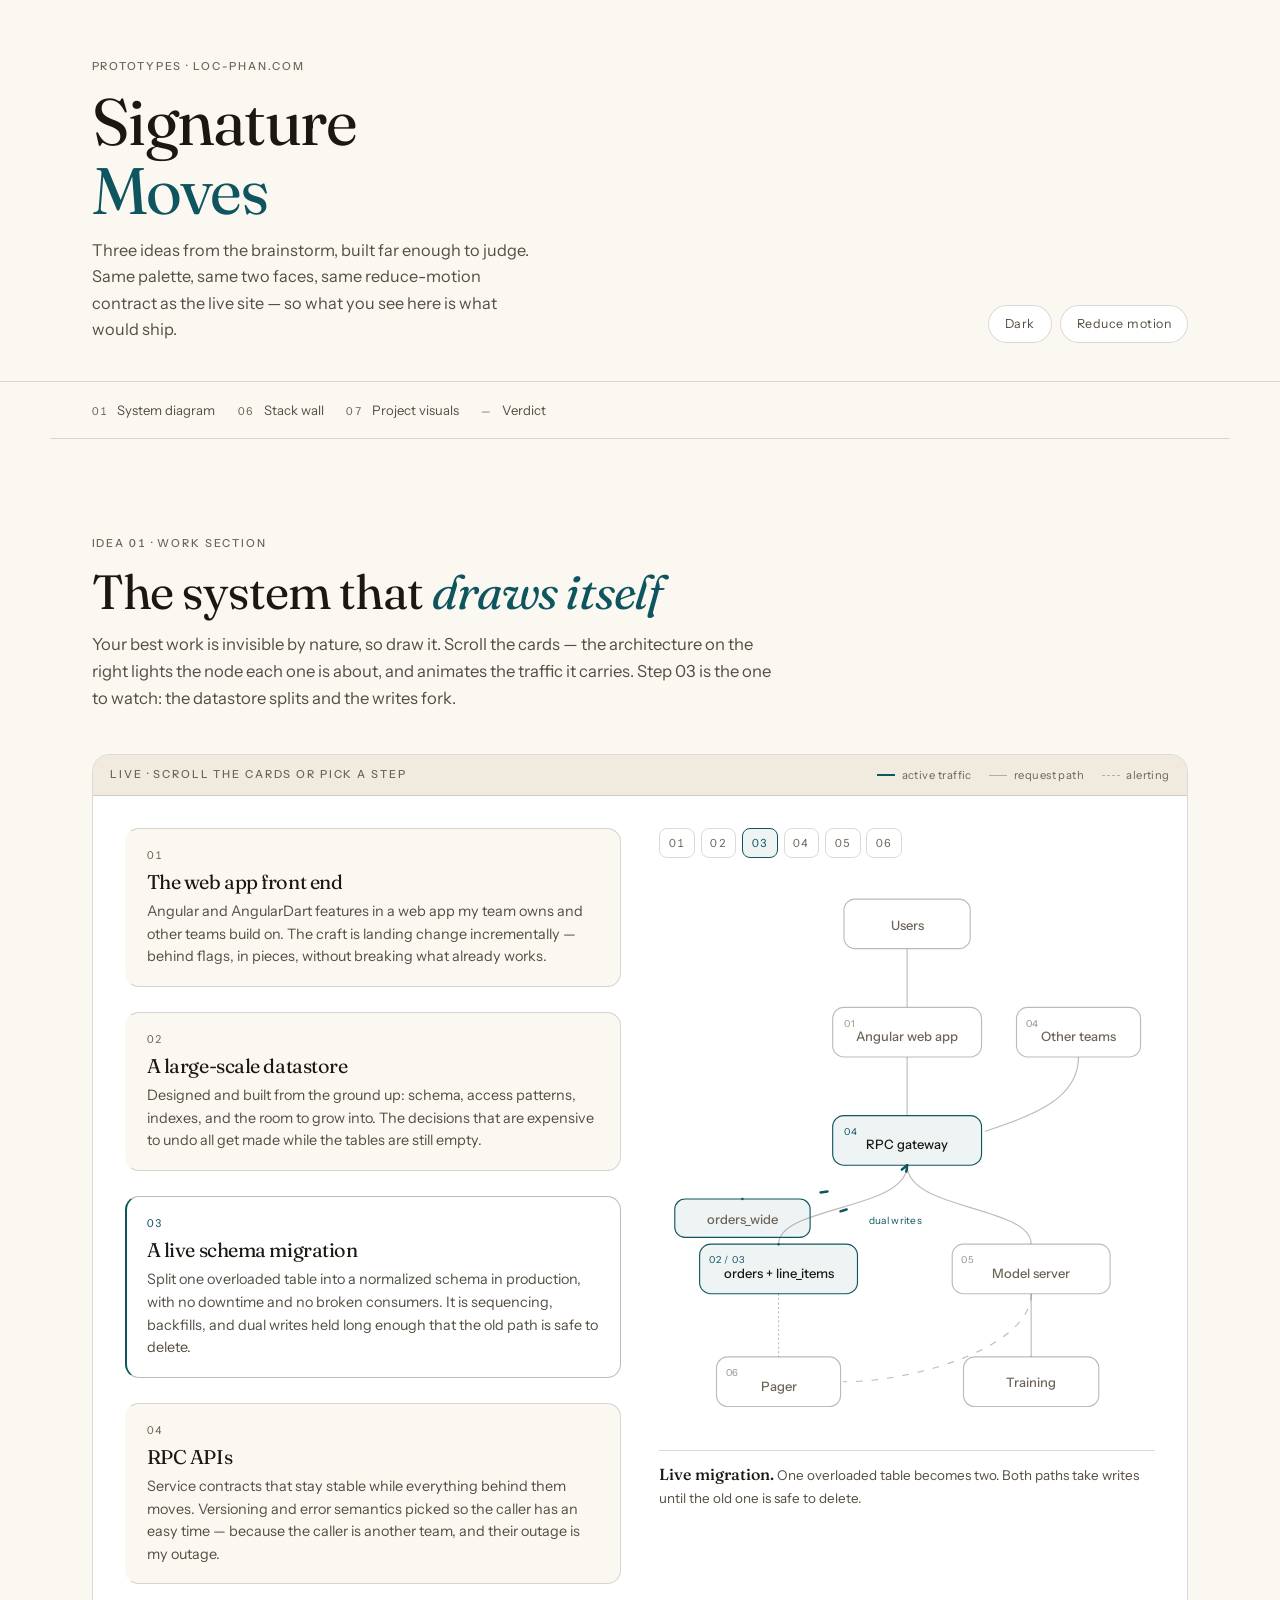
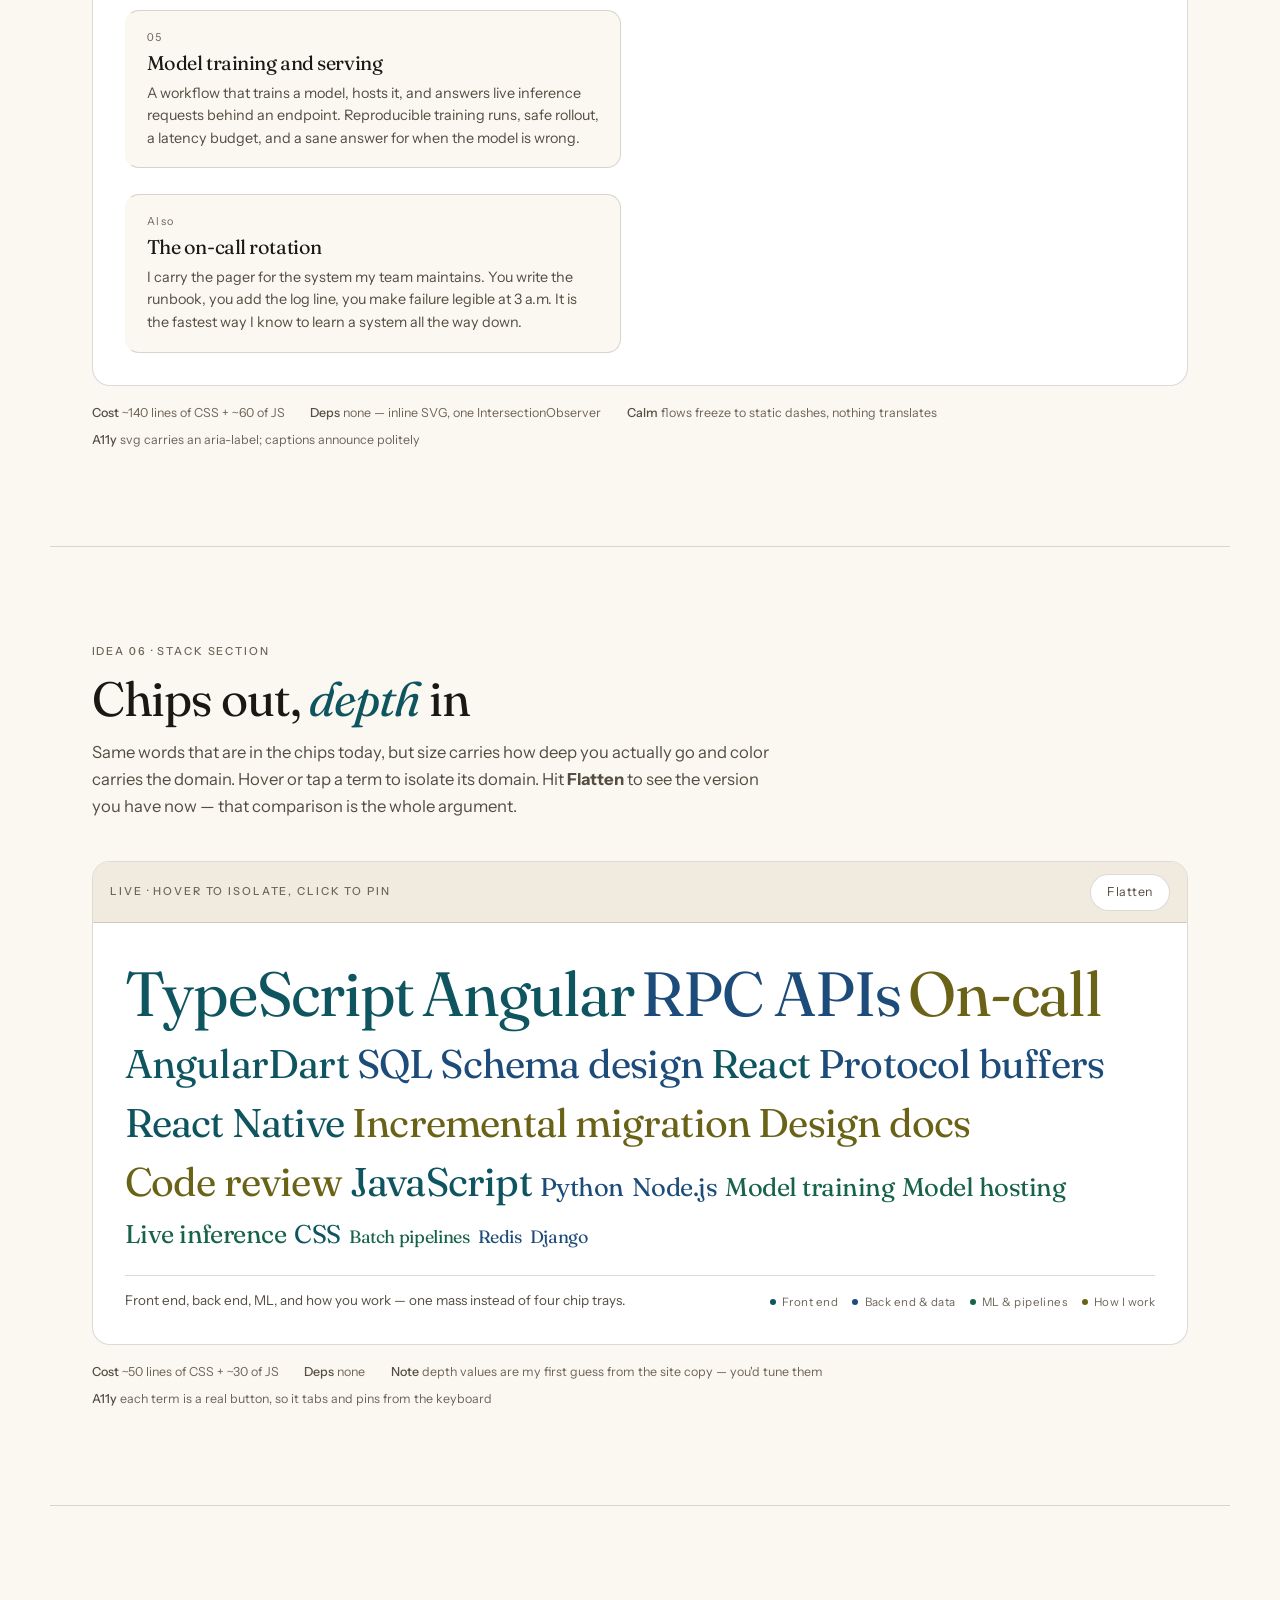
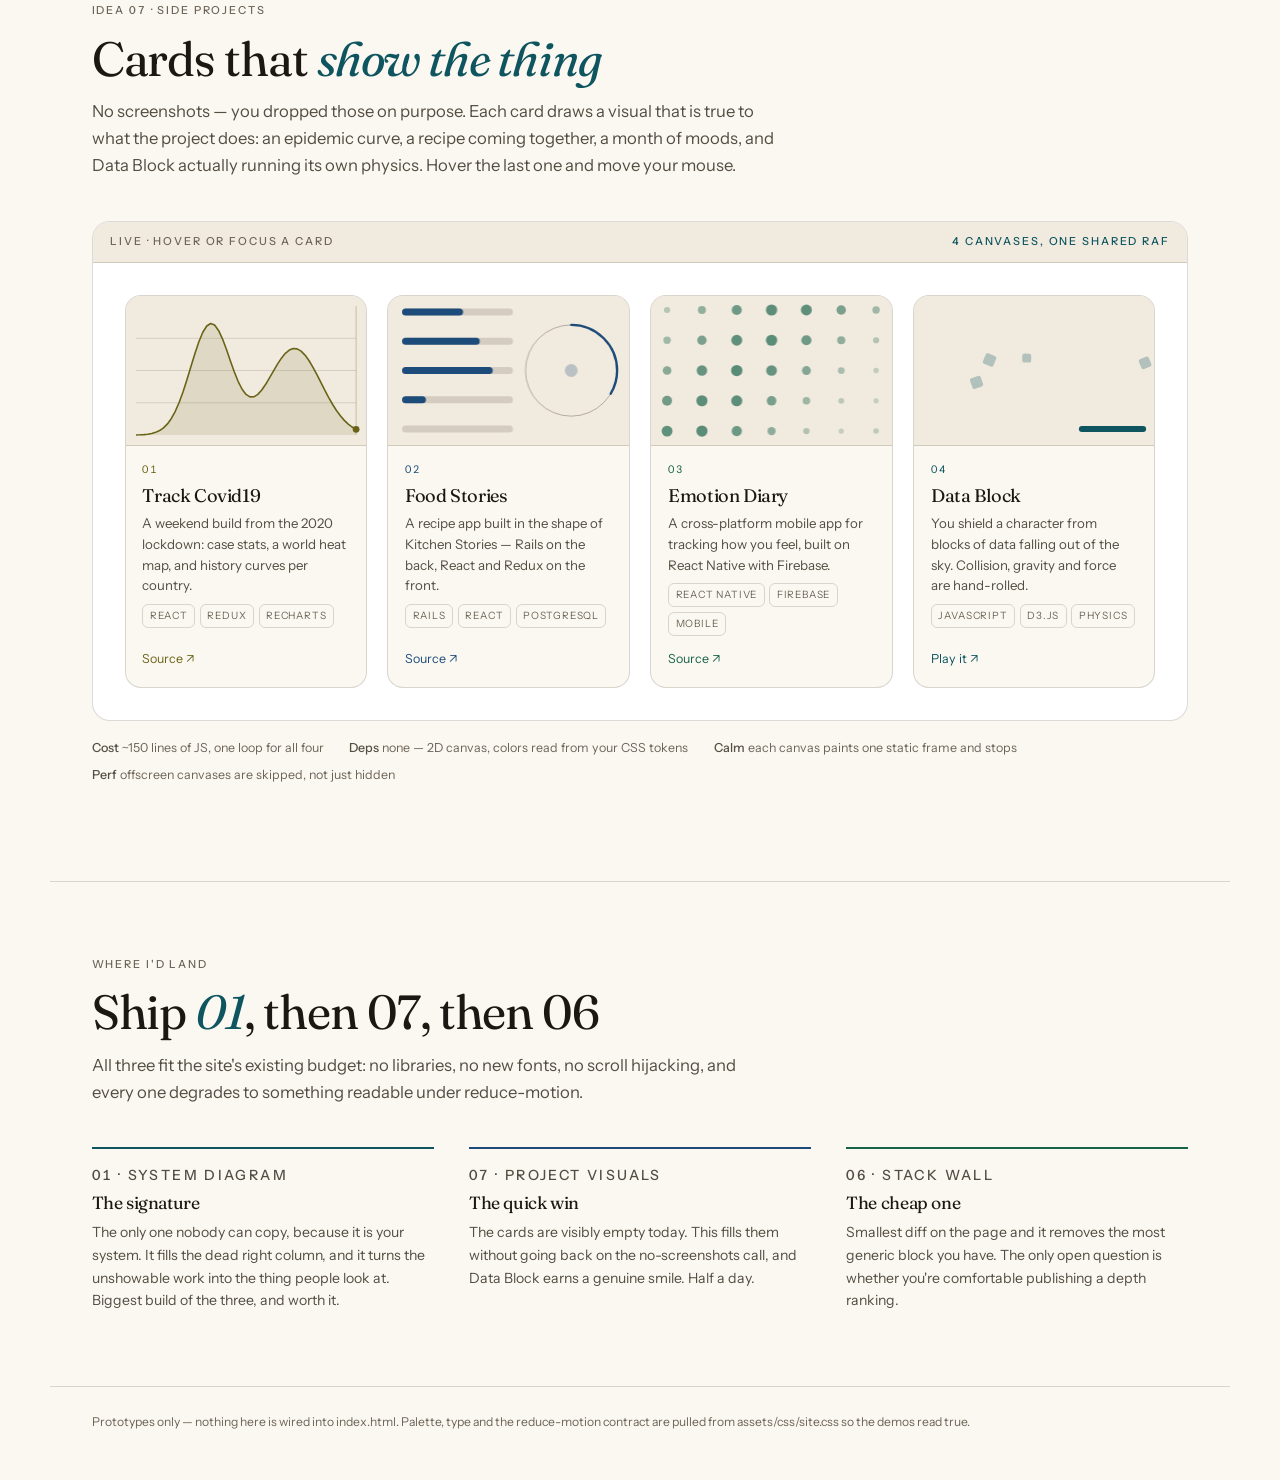
==== prototypes/signature-moves.html @ 7a56433b "Add three design prototypes for the site's visual signature Nothing here is wired into index.html — " ====
<!doctype html>
<html lang="en">
<head>
<meta charset="utf-8">
<meta name="viewport" content="width=device-width, initial-scale=1, viewport-fit=cover">
<meta name="robots" content="noindex">
<style>
  :root { color-scheme: light dark; }
  body { margin: 0; font: 14px system-ui, sans-serif; }
  img { max-width: 100%; }
  [hidden] { display: none !important; }
</style>
<title>Signature Moves</title>

<link rel="preconnect" href="https://fonts.googleapis.com">
<link rel="preconnect" href="https://fonts.gstatic.com" crossorigin>
<link rel="stylesheet" href="https://fonts.googleapis.com/css2?family=Fraunces:ital,opsz,wght,SOFT,WONK@0,9..144,300..800,0,1;1,9..144,300..800,0,1&family=Instrument+Sans:ital,wght@0,400..700;1,400..700&display=swap">

<style>
/* ═══════════════════════════════════════════════════════════════════
   Signature Moves — three prototypes for loc-phan.com
   Palette and type are lifted verbatim from assets/css/site.css so the
   demos can be judged as if they were already on the page.
   ══════════════════════════════════════════════════════════════════ */

/* ── Tokens: light is the bare :root, dark redefines only values ───── */
:root {
  --paper:  #FBF8F1;
  --raise:  #FFFFFF;
  --sink:   #F1EADE;
  --text:   #1B1813;
  --text-2: #544D42;
  --text-3: #6D6458;
  --line:   rgb(40 30 16 / .16);
  --line-2: rgb(40 30 16 / .30);
  --accent:   #0E5560;
  --accent-2: #1E4C7A;
  --accent-3: #16624A;
  --accent-4: #6A6317;
  --alert:  #A8371A;
  --wash:   rgb(14 85 96 / .07);
  --shadow: 0 26px 60px -30px rgb(60 42 20 / .34);

  --sans: "Instrument Sans", ui-sans-serif, system-ui, -apple-system, "Segoe UI", Roboto, Helvetica, Arial, sans-serif;
  --serif: "Fraunces", ui-serif, Georgia, "Times New Roman", serif;

  --shell: 1180px;
  --gut: clamp(1.1rem, 4vw, 2.6rem);
  --ease: cubic-bezier(.22, .61, .36, 1);
  --ease-out: cubic-bezier(.16, 1, .3, 1);
  color-scheme: light;
}

@media (prefers-color-scheme: dark) {
  :root:not([data-theme="light"]) {
    --paper:  #16130F;
    --raise:  #1D1915;
    --sink:   #26211B;
    --text:   #F3EDE2;
    --text-2: #B3A795;
    --text-3: #A2957F;
    --line:   rgb(255 240 214 / .12);
    --line-2: rgb(255 240 214 / .22);
    --accent:   #52C6D8;
    --accent-2: #6FA0E0;
    --accent-3: #4FCFA6;
    --accent-4: #C9C066;
    --alert:  #FF8A5C;
    --wash:   rgb(82 198 216 / .09);
    --shadow: 0 30px 70px -30px rgb(0 0 0 / .85);
    color-scheme: dark;
  }
}

:root[data-theme="dark"] {
  --paper:  #16130F;
  --raise:  #1D1915;
  --sink:   #26211B;
  --text:   #F3EDE2;
  --text-2: #B3A795;
  --text-3: #A2957F;
  --line:   rgb(255 240 214 / .12);
  --line-2: rgb(255 240 214 / .22);
  --accent:   #52C6D8;
  --accent-2: #6FA0E0;
  --accent-3: #4FCFA6;
  --accent-4: #C9C066;
  --alert:  #FF8A5C;
  --wash:   rgb(82 198 216 / .09);
  --shadow: 0 30px 70px -30px rgb(0 0 0 / .85);
  color-scheme: dark;
}

/* ── Base ──────────────────────────────────────────────────────────── */
* { box-sizing: border-box; }

body {
  margin: 0;
  background: var(--paper);
  color: var(--text);
  font-family: var(--sans);
  font-size: 1rem;
  line-height: 1.62;
  -webkit-font-smoothing: antialiased;
  overflow-x: hidden;
}

h1, h2, h3 {
  font-family: var(--serif);
  font-weight: 400;
  font-variation-settings: "SOFT" 0, "WONK" 1;
  letter-spacing: -.022em;
  line-height: 1.06;
  text-wrap: balance;
  margin: 0;
}

p { margin: 0; }
em { font-family: var(--serif); font-style: italic; }

a { color: inherit; }

:focus-visible {
  outline: 2px solid var(--accent);
  outline-offset: 3px;
  border-radius: 4px;
}

.shell {
  width: 100%;
  max-width: var(--shell);
  margin-inline: auto;
  padding-inline: var(--gut);
}

.eyebrow {
  font-size: .69rem;
  letter-spacing: .17em;
  text-transform: uppercase;
  font-weight: 500;
  color: var(--text-3);
  font-variant-numeric: tabular-nums;
}

/* ── Masthead ──────────────────────────────────────────────────────── */
.top {
  padding-block: clamp(2.2rem, 6vw, 3.6rem) clamp(1.6rem, 4vw, 2.4rem);
  border-bottom: 1px solid var(--line);
}
.top__grid {
  display: flex;
  flex-wrap: wrap;
  align-items: flex-end;
  justify-content: space-between;
  gap: 1.6rem 2rem;
}
.top__lead { max-width: 40ch; display: flex; flex-direction: column; gap: .7rem; }
.top h1 { font-size: clamp(2.5rem, 7vw, 4.1rem); }
.top h1 i { font-style: normal; color: var(--accent); }
.top__deck { color: var(--text-2); font-size: 1.02rem; max-width: 46ch; }

.tools { display: flex; gap: .5rem; align-items: center; flex-wrap: wrap; }
.tbtn {
  font: inherit;
  font-size: .78rem;
  letter-spacing: .04em;
  color: var(--text-2);
  background: var(--raise);
  border: 1px solid var(--line);
  border-radius: 999px;
  padding: .48rem 1rem;
  cursor: pointer;
  transition: color .2s var(--ease), border-color .2s var(--ease), background .2s var(--ease);
}
.tbtn:hover { color: var(--text); border-color: var(--line-2); }
.tbtn[aria-pressed="true"] { color: var(--accent); border-color: var(--accent); background: var(--wash); }

.jump {
  display: flex;
  gap: 1.4rem;
  flex-wrap: wrap;
  padding-block: 1.1rem;
  border-bottom: 1px solid var(--line);
}
.jump a {
  text-decoration: none;
  font-size: .82rem;
  color: var(--text-2);
  display: inline-flex;
  gap: .55rem;
  align-items: baseline;
  transition: color .2s var(--ease);
}
.jump a:hover { color: var(--accent); }
.jump a i { font-style: normal; font-size: .68rem; letter-spacing: .14em; color: var(--text-3); font-variant-numeric: tabular-nums; }

/* ── Bay: one prototype ────────────────────────────────────────────── */
.bay { padding-block: clamp(3.4rem, 9vw, 6rem); border-bottom: 1px solid var(--line); }
.bay__head { display: flex; flex-direction: column; gap: .85rem; max-width: 62ch; margin-bottom: clamp(1.8rem, 4vw, 2.6rem); }
.bay__head h2 { font-size: clamp(1.9rem, 4.4vw, 3rem); }
.bay__head h2 em { color: var(--accent); }
.bay__pitch { color: var(--text-2); font-size: 1.04rem; }

/* Stage — a bench, not a card: hairline frame with a working label bar */
.stage {
  border: 1px solid var(--line);
  border-radius: 18px;
  background: var(--raise);
  overflow: hidden;
}
.stage__bar {
  display: flex;
  align-items: center;
  justify-content: space-between;
  gap: 1rem;
  flex-wrap: wrap;
  padding: .7rem 1.1rem;
  border-bottom: 1px solid var(--line);
  background: var(--sink);
}
.stage__body { padding: clamp(1.1rem, 3vw, 2rem); }

.cost {
  display: flex;
  flex-wrap: wrap;
  gap: .4rem 1.6rem;
  margin-top: 1.1rem;
  font-size: .78rem;
  color: var(--text-3);
}
.cost b { font-weight: 500; color: var(--text-2); }

/* ═══ 01 · System diagram ══════════════════════════════════════════ */
.sys { display: grid; grid-template-columns: 1fr 1fr; gap: clamp(1.4rem, 3vw, 2.6rem); align-items: start; }

.sys__cards { display: flex; flex-direction: column; gap: clamp(1rem, 2.4vw, 1.6rem); }

.wcard {
  border: 1px solid var(--line);
  border-left: 2px solid transparent;
  border-radius: 14px;
  padding: 1.1rem 1.25rem;
  background: var(--paper);
  transition: border-color .45s var(--ease), background .45s var(--ease), transform .45s var(--ease-out);
}
.wcard.is-live { border-color: var(--line-2); border-left-color: var(--accent); background: var(--raise); }
.wcard.is-live.is-alert { border-left-color: var(--alert); }
.wcard__idx {
  font-size: .68rem; letter-spacing: .15em; color: var(--text-3);
  font-variant-numeric: tabular-nums; display: block; margin-bottom: .45rem;
}
.wcard.is-live .wcard__idx { color: var(--accent); }
.wcard.is-live.is-alert .wcard__idx { color: var(--alert); }
.wcard h3 { font-size: 1.24rem; margin-bottom: .45rem; }
.wcard p { font-size: .9rem; color: var(--text-2); line-height: 1.58; }

.sys__panel { position: sticky; top: 1.2rem; display: flex; flex-direction: column; gap: .9rem; }

.sys__figure { margin: 0; }
.sys__svg { display: block; width: 100%; max-width: 100%; height: auto; color: var(--text-2); }

.sys__steps { display: flex; gap: .35rem; flex-wrap: wrap; }
.sys__steps button {
  font: inherit; font-size: .7rem; letter-spacing: .1em; font-variant-numeric: tabular-nums;
  color: var(--text-3); background: transparent;
  border: 1px solid var(--line); border-radius: 8px;
  padding: .3rem .55rem; cursor: pointer;
  transition: all .2s var(--ease);
}
.sys__steps button:hover { color: var(--text); border-color: var(--line-2); }
.sys__steps button[aria-current="true"] { color: var(--accent); border-color: var(--accent); background: var(--wash); }

.sys__cap {
  font-size: .84rem; color: var(--text-2); min-height: 2.9em;
  border-top: 1px solid var(--line); padding-top: .7rem;
}
.sys__cap b { font-weight: 500; color: var(--text); font-family: var(--serif); font-size: 1rem; }

/* Diagram parts. Everything rests visible and quiet; active lights up. */
.n-box { fill: var(--raise); stroke: var(--line-2); stroke-width: 1; transition: stroke .4s var(--ease), fill .4s var(--ease); }
.n-label { fill: var(--text-3); font-family: var(--sans); font-size: 11.5px; font-weight: 500; transition: fill .4s var(--ease); }
.n-tag { fill: var(--text-3); font-family: var(--sans); font-size: 8.5px; letter-spacing: .1em; opacity: .7; transition: fill .4s var(--ease), opacity .4s var(--ease); }

.node.on .n-box { stroke: var(--accent); fill: var(--wash); }
.node.on .n-label { fill: var(--text); }
.node.on .n-tag { fill: var(--accent); opacity: 1; }
.node.alert .n-box { stroke: var(--alert); }
.node.alert .n-tag { fill: var(--alert); }

.edge-base { fill: none; stroke: var(--line-2); stroke-width: 1; }
.edge-base.dash { stroke-dasharray: 3 4; }
.flow { fill: none; stroke: var(--accent); stroke-width: 2.2; stroke-linecap: round; stroke-dasharray: 4 46; stroke-dashoffset: 50; opacity: 0; transition: opacity .35s var(--ease); }
.edge.on .flow { opacity: 1; animation: flow 2s linear infinite; }
.edge.alert .flow { stroke: var(--alert); }
@keyframes flow { from { stroke-dashoffset: 50; } to { stroke-dashoffset: 0; } }

.e-label { fill: var(--text-3); font-family: var(--sans); font-size: 9px; letter-spacing: .03em; opacity: 0; transition: opacity .35s var(--ease); }
.edge.on .e-label { opacity: 1; fill: var(--accent); }
.edge.alert.on .e-label { fill: var(--alert); }

/* Migration: the store splits into two plates for step 03 only */
#plateOld { opacity: 0; transition: opacity .5s var(--ease); }
.sys.mig #plateOld { opacity: 1; }
.sys.mig #plateOld .n-box { stroke: var(--accent); fill: var(--wash); }
.sys.mig.retired #plateOld { opacity: .42; }
.sys.mig.retired #plateOld .n-box { stroke-dasharray: 4 3; stroke: var(--line-2); fill: none; }
#retireNote { opacity: 0; transition: opacity .5s var(--ease); fill: var(--text-3); font-family: var(--sans); font-size: 8.5px; letter-spacing: .04em; }
.sys.mig.retired #retireNote { opacity: 1; }
#storeLabel tspan.alt { display: none; }
.sys.mig #storeLabel tspan.base { display: none; }
.sys.mig #storeLabel tspan.alt { display: inline; }

.pulse { fill: none; stroke: var(--alert); stroke-width: 1.2; opacity: 0; }
.node.alert .pulse { animation: ping 1.9s var(--ease-out) infinite; }
@keyframes ping {
  0%   { opacity: .55; transform: scale(.96); }
  70%  { opacity: 0;   transform: scale(1.09); }
  100% { opacity: 0;   transform: scale(1.09); }
}

.legend { display: flex; gap: 1.1rem; flex-wrap: wrap; font-size: .7rem; color: var(--text-3); letter-spacing: .04em; }
.legend span { display: inline-flex; align-items: center; gap: .4rem; }
.legend i { width: 18px; height: 0; border-top: 1px solid var(--line-2); display: inline-block; }
.legend i.dash { border-top-style: dashed; }
.legend i.live { border-top: 2px solid var(--accent); }

/* ═══ 06 · Stack wall ══════════════════════════════════════════════ */
.wall {
  display: flex; flex-wrap: wrap;
  align-items: baseline;
  /* Row gap resolves against the container, not the huge child type, so it
     has to be stated in absolute terms or the rows collide. */
  gap: clamp(.5rem, 1.7vw, 1.15rem) .5rem;
  padding-block: .4rem;
}
.wall button {
  font-family: var(--serif);
  font-variation-settings: "SOFT" 0, "WONK" 1;
  font-weight: 400;
  letter-spacing: -.02em;
  line-height: 1.02;
  background: none; border: 0; padding: 0;
  cursor: pointer;
  color: var(--tone, var(--text));
  transition: opacity .32s var(--ease), color .32s var(--ease), transform .32s var(--ease-out);
}
.wall button[data-dom="A"] { --tone: var(--accent); }
.wall button[data-dom="B"] { --tone: var(--accent-2); }
.wall button[data-dom="C"] { --tone: var(--accent-3); }
.wall button[data-dom="D"] { --tone: var(--accent-4); }

.wall button[data-d="5"] { font-size: clamp(2rem, 5.4vw, 3.9rem); }
.wall button[data-d="4"] { font-size: clamp(1.4rem, 3.5vw, 2.5rem); }
.wall button[data-d="3"] { font-size: clamp(1.05rem, 2.2vw, 1.6rem); }
.wall button[data-d="2"] { font-size: clamp(.92rem, 1.5vw, 1.12rem); }
.wall button[data-d="1"] { font-size: .82rem; }

.wall.flat button { font-size: 1.18rem !important; }

.wall.picking button { opacity: .16; }
.wall.picking button.lit { opacity: 1; }
.wall.picking button.self { transform: translateY(-2px); }

.wallfoot {
  display: flex; justify-content: space-between; align-items: baseline;
  gap: 1rem 2rem; flex-wrap: wrap;
  margin-top: 1.3rem; padding-top: .9rem; border-top: 1px solid var(--line);
}
.readout { font-size: .84rem; color: var(--text-2); min-height: 1.6em; }
.readout b { font-weight: 500; color: var(--text); }
.readout .dot { display: inline-block; width: .5em; height: .5em; border-radius: 50%; background: var(--tone, var(--accent)); margin-right: .45em; vertical-align: baseline; }
.keyrow { display: flex; gap: .9rem; flex-wrap: wrap; font-size: .72rem; color: var(--text-3); letter-spacing: .04em; }
.keyrow span { display: inline-flex; align-items: center; gap: .38rem; }
.keyrow em { width: .52em; height: .52em; border-radius: 50%; display: inline-block; font-style: normal; }

/* ═══ 07 · Project card visuals ════════════════════════════════════ */
.decks { display: grid; grid-template-columns: repeat(4, 1fr); gap: clamp(.9rem, 2vw, 1.3rem); }

.deck {
  display: flex; flex-direction: column;
  border: 1px solid var(--line);
  border-radius: 16px;
  background: var(--paper);
  overflow: hidden;
  text-decoration: none;
  transition: border-color .35s var(--ease), transform .45s var(--ease-out), box-shadow .45s var(--ease);
}
.deck:hover, .deck:focus-visible { border-color: var(--line-2); transform: translateY(-3px); box-shadow: var(--shadow); }

.deck__media {
  position: relative;
  aspect-ratio: 16 / 10;
  max-width: 100%;
  background: var(--sink);
  border-bottom: 1px solid var(--line);
}
.deck__media canvas { display: block; width: 100%; height: 100%; }

.deck__body { padding: .95rem 1.05rem 1.1rem; display: flex; flex-direction: column; gap: .5rem; flex: 1; }
.deck__idx { font-size: .66rem; letter-spacing: .15em; color: var(--tone, var(--accent)); font-variant-numeric: tabular-nums; }
.deck h3 { font-size: 1.14rem; }
.deck p { font-size: .83rem; color: var(--text-2); line-height: 1.55; }
.deck__tags { display: flex; flex-wrap: wrap; gap: .3rem; list-style: none; padding: 0; margin: 0; }
.deck__tags li {
  font-size: .63rem; letter-spacing: .08em; text-transform: uppercase;
  color: var(--text-3); border: 1px solid var(--line); border-radius: 6px; padding: .18rem .4rem;
}
.deck__cta { margin-top: auto; padding-top: .3rem; font-size: .78rem; color: var(--tone, var(--accent)); display: inline-flex; align-items: center; gap: .3rem; }

.deck[data-tone="1"] { --tone: var(--accent-4); }
.deck[data-tone="2"] { --tone: var(--accent-2); }
.deck[data-tone="3"] { --tone: var(--accent-3); }
.deck[data-tone="4"] { --tone: var(--accent); }

/* ── Verdict ───────────────────────────────────────────────────────── */
.verdict { padding-block: clamp(3rem, 7vw, 4.6rem); }
.verdict__grid { display: grid; grid-template-columns: repeat(3, 1fr); gap: clamp(1.2rem, 3vw, 2.2rem); margin-top: 1.8rem; }
.vcell { display: flex; flex-direction: column; gap: .5rem; padding-top: .9rem; border-top: 2px solid var(--accent); }
.vcell:nth-child(2) { border-top-color: var(--accent-2); }
.vcell:nth-child(3) { border-top-color: var(--accent-3); }
.vcell h3 { font-size: 1.1rem; }
.vcell p { font-size: .88rem; color: var(--text-2); }
.foot { padding-block: 1.6rem 3rem; font-size: .76rem; color: var(--text-3); border-top: 1px solid var(--line); }

/* ── Responsive ────────────────────────────────────────────────────── */
@media (max-width: 900px) {
  .sys { grid-template-columns: 1fr; }
  .sys__panel { position: static; order: -1; }
  .decks { grid-template-columns: repeat(2, 1fr); }
  .verdict__grid { grid-template-columns: 1fr; }
}
@media (max-width: 560px) {
  .decks { grid-template-columns: 1fr; }
  .top__grid { align-items: flex-start; }
}

/* ── Calm: the site's own reduce-motion contract ───────────────────── */
html.calm .edge.on .flow { animation: none; stroke-dasharray: 3 5; stroke-dashoffset: 0; }
html.calm .node.alert .pulse { animation: none; opacity: .4; }
html.calm .deck:hover, html.calm .deck:focus-visible { transform: none; }
html.calm .wall.picking button.self { transform: none; }
html.calm * { scroll-behavior: auto; }

@media (prefers-reduced-motion: reduce) {
  * { animation-duration: .01ms !important; animation-iteration-count: 1 !important; transition-duration: .01ms !important; }
  html:not(.motion) .edge.on .flow { stroke-dasharray: 3 5; stroke-dashoffset: 0; opacity: 1; }
}
</style>

</head>
<body>
<header class="top">
  <div class="shell top__grid">
    <div class="top__lead">
      <p class="eyebrow">Prototypes · loc-phan.com</p>
      <h1>Signature <i>Moves</i></h1>
      <p class="top__deck">Three ideas from the brainstorm, built far enough to judge. Same palette, same two faces, same reduce-motion contract as the live site — so what you see here is what would ship.</p>
    </div>
    <div class="tools">
      <button class="tbtn" id="themeBtn" type="button" aria-pressed="false">Dark</button>
      <button class="tbtn" id="calmBtn" type="button" aria-pressed="false">Reduce motion</button>
    </div>
  </div>
</header>

<nav class="shell jump" aria-label="Prototypes">
  <a href="#p1"><i>01</i> System diagram</a>
  <a href="#p6"><i>06</i> Stack wall</a>
  <a href="#p7"><i>07</i> Project visuals</a>
  <a href="#verdict"><i>—</i> Verdict</a>
</nav>

<main>

<!-- ═══ Prototype 01 ═══════════════════════════════════════════════ -->
<section class="bay shell" id="p1">
  <div class="bay__head">
    <p class="eyebrow">Idea 01 · Work section</p>
    <h2>The system that <em>draws itself</em></h2>
    <p class="bay__pitch">Your best work is invisible by nature, so draw it. Scroll the cards — the architecture on the right lights the node each one is about, and animates the traffic it carries. Step 03 is the one to watch: the datastore splits and the writes fork.</p>
  </div>

  <div class="stage">
    <div class="stage__bar">
      <p class="eyebrow">Live · scroll the cards or pick a step</p>
      <div class="legend" aria-hidden="true">
        <span><i class="live"></i> active traffic</span>
        <span><i></i> request path</span>
        <span><i class="dash"></i> alerting</span>
      </div>
    </div>
    <div class="stage__body">
      <div class="sys" id="sys">

        <div class="sys__cards" id="wcards">
          <article class="wcard" data-step="1">
            <span class="wcard__idx">01</span>
            <h3>The web app front end</h3>
            <p>Angular and AngularDart features in a web app my team owns and other teams build on. The craft is landing change incrementally — behind flags, in pieces, without breaking what already works.</p>
          </article>
          <article class="wcard" data-step="2">
            <span class="wcard__idx">02</span>
            <h3>A large-scale datastore</h3>
            <p>Designed and built from the ground up: schema, access patterns, indexes, and the room to grow into. The decisions that are expensive to undo all get made while the tables are still empty.</p>
          </article>
          <article class="wcard" data-step="3">
            <span class="wcard__idx">03</span>
            <h3>A live schema migration</h3>
            <p>Split one overloaded table into a normalized schema in production, with no downtime and no broken consumers. It is sequencing, backfills, and dual writes held long enough that the old path is safe to delete.</p>
          </article>
          <article class="wcard" data-step="4">
            <span class="wcard__idx">04</span>
            <h3>RPC APIs</h3>
            <p>Service contracts that stay stable while everything behind them moves. Versioning and error semantics picked so the caller has an easy time — because the caller is another team, and their outage is my outage.</p>
          </article>
          <article class="wcard" data-step="5">
            <span class="wcard__idx">05</span>
            <h3>Model training and serving</h3>
            <p>A workflow that trains a model, hosts it, and answers live inference requests behind an endpoint. Reproducible training runs, safe rollout, a latency budget, and a sane answer for when the model is wrong.</p>
          </article>
          <article class="wcard" data-step="6" data-alert="1">
            <span class="wcard__idx">Also</span>
            <h3>The on-call rotation</h3>
            <p>I carry the pager for the system my team maintains. You write the runbook, you add the log line, you make failure legible at 3 a.m. It is the fastest way I know to learn a system all the way down.</p>
          </article>
        </div>

        <div class="sys__panel">
          <div class="sys__steps" id="steps" role="group" aria-label="Jump to a step">
            <button type="button" data-go="1">01</button>
            <button type="button" data-go="2">02</button>
            <button type="button" data-go="3">03</button>
            <button type="button" data-go="4">04</button>
            <button type="button" data-go="5">05</button>
            <button type="button" data-go="6">06</button>
          </div>

          <figure class="sys__figure">
            <svg class="sys__svg" viewBox="0 0 440 512" role="img"
                 aria-label="Architecture of the system: users reach an Angular web app, which calls an RPC gateway alongside other teams; the gateway writes to a datastore and queries a model server fed by training; the datastore and model server page an on-call engineer.">

              <!-- edges first so nodes paint over their ends -->
              <g class="edge" data-edge="users-web">
                <path class="edge-base" d="M220 68 V120" pathLength="100"/>
                <path class="flow" d="M220 68 V120" pathLength="100"/>
                <text class="e-label" x="228" y="98">requests</text>
              </g>

              <g class="edge" data-edge="peers-rpc">
                <path class="edge-base" d="M372 164 C372 202 330 216 289 230" pathLength="100"/>
                <path class="flow" d="M372 164 C372 202 330 216 289 230" pathLength="100"/>
                <text class="e-label" x="330" y="196">versioned calls</text>
              </g>

              <g class="edge" data-edge="web-rpc">
                <path class="edge-base" d="M220 164 V216" pathLength="100"/>
                <path class="flow" d="M220 164 V216" pathLength="100"/>
                <text class="e-label" x="228" y="194">RPC</text>
              </g>

              <g class="edge" data-edge="rpc-store">
                <path class="edge-base" d="M220 260 C220 300 106 296 106 330" pathLength="100"/>
                <path class="flow" d="M220 260 C220 300 106 296 106 330" pathLength="100"/>
                <text class="e-label" x="150" y="288" text-anchor="end">writes</text>
              </g>

              <g class="edge" data-edge="rpc-model">
                <path class="edge-base" d="M220 260 C220 300 330 296 330 330" pathLength="100"/>
                <path class="flow" d="M220 260 C220 300 330 296 330 330" pathLength="100"/>
                <text class="e-label" x="252" y="292">infers</text>
              </g>

              <g class="edge" data-edge="train-model">
                <path class="edge-base" d="M330 430 V374" pathLength="100"/>
                <path class="flow" d="M330 430 V374" pathLength="100"/>
                <text class="e-label" x="338" y="406">deploys</text>
              </g>

              <!-- the fork that only exists during the migration -->
              <g class="edge" data-edge="fork-old">
                <path class="flow" d="M220 260 C200 280 140 286 74 290" pathLength="100"/>
              </g>
              <g class="edge" data-edge="fork-new">
                <path class="flow" d="M220 260 C220 302 106 302 106 330" pathLength="100"/>
                <text class="e-label" x="186" y="312">dual writes</text>
              </g>

              <g class="edge" data-edge="store-pager">
                <path class="edge-base dash" d="M106 374 V430" pathLength="100"/>
                <path class="flow" d="M106 374 V430" pathLength="100"/>
                <text class="e-label" x="98" y="406" text-anchor="end">pages</text>
              </g>

              <g class="edge" data-edge="model-pager">
                <path class="edge-base dash" d="M330 374 C330 420 230 452 163 452" pathLength="100"/>
                <path class="flow" d="M330 374 C330 420 230 452 163 452" pathLength="100"/>
              </g>

              <!-- nodes -->
              <g class="node" data-node="users">
                <rect class="n-box" x="164" y="24" width="112" height="44" rx="10"/>
                <text class="n-label" x="220" y="51" text-anchor="middle">Users</text>
              </g>

              <g class="node" data-node="web">
                <rect class="n-box" x="154" y="120" width="132" height="44" rx="10"/>
                <text class="n-tag" x="164" y="137">01</text>
                <text class="n-label" x="220" y="150" text-anchor="middle">Angular web app</text>
              </g>

              <g class="node" data-node="peers">
                <rect class="n-box" x="317" y="120" width="110" height="44" rx="10"/>
                <text class="n-tag" x="325" y="137">04</text>
                <text class="n-label" x="372" y="150" text-anchor="middle">Other teams</text>
              </g>

              <g class="node" data-node="rpc">
                <rect class="n-box" x="154" y="216" width="132" height="44" rx="10"/>
                <text class="n-tag" x="164" y="233">04</text>
                <text class="n-label" x="220" y="246" text-anchor="middle">RPC gateway</text>
              </g>

              <!-- the old plate sits behind the datastore, migration only -->
              <g class="node" id="plateOld">
                <rect class="n-box" x="14" y="290" width="120" height="34" rx="9"/>
                <text class="n-label" x="74" y="312" text-anchor="middle">orders_wide</text>
                <text id="retireNote" x="14" y="283">safe to delete</text>
              </g>

              <g class="node" data-node="store">
                <rect class="n-box" x="36" y="330" width="140" height="44" rx="10"/>
                <text class="n-tag" x="44" y="347">02 / 03</text>
                <text class="n-label" id="storeLabel" x="106" y="360" text-anchor="middle"><tspan class="base">Datastore</tspan><tspan class="alt">orders + line_items</tspan></text>
              </g>

              <g class="node" data-node="model">
                <rect class="n-box" x="260" y="330" width="140" height="44" rx="10"/>
                <text class="n-tag" x="268" y="347">05</text>
                <text class="n-label" x="330" y="360" text-anchor="middle">Model server</text>
              </g>

              <g class="node" data-node="train">
                <rect class="n-box" x="270" y="430" width="120" height="44" rx="10"/>
                <text class="n-label" x="330" y="457" text-anchor="middle">Training</text>
              </g>

              <g class="node" data-node="pager">
                <rect class="pulse" x="51" y="430" width="110" height="44" rx="10" style="transform-origin: 106px 452px;"/>
                <rect class="n-box" x="51" y="430" width="110" height="44" rx="10"/>
                <text class="n-tag" x="59" y="447">06</text>
                <text class="n-label" x="106" y="460" text-anchor="middle">Pager</text>
              </g>
            </svg>
            <figcaption class="sys__cap" id="sysCap" aria-live="polite">
              <b>Scroll the cards.</b> Each one lights the part of the system it is about.
            </figcaption>
          </figure>
        </div>

      </div>
    </div>
  </div>

  <div class="cost">
    <span><b>Cost</b> ~140 lines of CSS + ~60 of JS</span>
    <span><b>Deps</b> none — inline SVG, one IntersectionObserver</span>
    <span><b>Calm</b> flows freeze to static dashes, nothing translates</span>
    <span><b>A11y</b> svg carries an aria-label; captions announce politely</span>
  </div>
</section>

<!-- ═══ Prototype 06 ═══════════════════════════════════════════════ -->
<section class="bay shell" id="p6">
  <div class="bay__head">
    <p class="eyebrow">Idea 06 · Stack section</p>
    <h2>Chips out, <em>depth</em> in</h2>
    <p class="bay__pitch">Same words that are in the chips today, but size carries how deep you actually go and color carries the domain. Hover or tap a term to isolate its domain. Hit <b>Flatten</b> to see the version you have now — that comparison is the whole argument.</p>
  </div>

  <div class="stage">
    <div class="stage__bar">
      <p class="eyebrow">Live · hover to isolate, click to pin</p>
      <div class="tools">
        <button class="tbtn" id="flatBtn" type="button" aria-pressed="false">Flatten</button>
      </div>
    </div>
    <div class="stage__body">
      <div class="wall" id="wall"></div>
      <div class="wallfoot">
        <p class="readout" id="readout">Front end, back end, ML, and how you work — one mass instead of four chip trays.</p>
        <div class="keyrow" aria-hidden="true">
          <span><em style="background: var(--accent)"></em> Front end</span>
          <span><em style="background: var(--accent-2)"></em> Back end &amp; data</span>
          <span><em style="background: var(--accent-3)"></em> ML &amp; pipelines</span>
          <span><em style="background: var(--accent-4)"></em> How I work</span>
        </div>
      </div>
    </div>
  </div>

  <div class="cost">
    <span><b>Cost</b> ~50 lines of CSS + ~30 of JS</span>
    <span><b>Deps</b> none</span>
    <span><b>Note</b> depth values are my first guess from the site copy — you'd tune them</span>
    <span><b>A11y</b> each term is a real button, so it tabs and pins from the keyboard</span>
  </div>
</section>

<!-- ═══ Prototype 07 ═══════════════════════════════════════════════ -->
<section class="bay shell" id="p7">
  <div class="bay__head">
    <p class="eyebrow">Idea 07 · Side projects</p>
    <h2>Cards that <em>show the thing</em></h2>
    <p class="bay__pitch">No screenshots — you dropped those on purpose. Each card draws a visual that is true to what the project does: an epidemic curve, a recipe coming together, a month of moods, and Data Block actually running its own physics. Hover the last one and move your mouse.</p>
  </div>

  <div class="stage">
    <div class="stage__bar">
      <p class="eyebrow">Live · hover or focus a card</p>
      <p class="eyebrow" style="color: var(--accent)">4 canvases, one shared rAF</p>
    </div>
    <div class="stage__body">
      <div class="decks">

        <a class="deck" data-tone="1" data-viz="curve" href="https://github.com/locphan2207/track-covid19" target="_blank" rel="noopener">
          <div class="deck__media"><canvas aria-hidden="true"></canvas></div>
          <div class="deck__body">
            <span class="deck__idx">01</span>
            <h3>Track Covid19</h3>
            <p>A weekend build from the 2020 lockdown: case stats, a world heat map, and history curves per country.</p>
            <ul class="deck__tags"><li>React</li><li>Redux</li><li>Recharts</li></ul>
            <span class="deck__cta">Source ↗</span>
          </div>
        </a>

        <a class="deck" data-tone="2" data-viz="recipe" href="https://github.com/locphan2207/Food-Stories" target="_blank" rel="noopener">
          <div class="deck__media"><canvas aria-hidden="true"></canvas></div>
          <div class="deck__body">
            <span class="deck__idx">02</span>
            <h3>Food Stories</h3>
            <p>A recipe app built in the shape of Kitchen Stories — Rails on the back, React and Redux on the front.</p>
            <ul class="deck__tags"><li>Rails</li><li>React</li><li>PostgreSQL</li></ul>
            <span class="deck__cta">Source ↗</span>
          </div>
        </a>

        <a class="deck" data-tone="3" data-viz="mood" href="https://github.com/locphan2207/Emotion-Diary" target="_blank" rel="noopener">
          <div class="deck__media"><canvas aria-hidden="true"></canvas></div>
          <div class="deck__body">
            <span class="deck__idx">03</span>
            <h3>Emotion Diary</h3>
            <p>A cross-platform mobile app for tracking how you feel, built on React Native with Firebase.</p>
            <ul class="deck__tags"><li>React Native</li><li>Firebase</li><li>Mobile</li></ul>
            <span class="deck__cta">Source ↗</span>
          </div>
        </a>

        <a class="deck" data-tone="4" data-viz="blocks" href="https://locphan2207.github.io/Data-block/" target="_blank" rel="noopener">
          <div class="deck__media"><canvas aria-hidden="true"></canvas></div>
          <div class="deck__body">
            <span class="deck__idx">04</span>
            <h3>Data Block</h3>
            <p>You shield a character from blocks of data falling out of the sky. Collision, gravity and force are hand-rolled.</p>
            <ul class="deck__tags"><li>JavaScript</li><li>D3.js</li><li>Physics</li></ul>
            <span class="deck__cta">Play it ↗</span>
          </div>
        </a>

      </div>
    </div>
  </div>

  <div class="cost">
    <span><b>Cost</b> ~150 lines of JS, one loop for all four</span>
    <span><b>Deps</b> none — 2D canvas, colors read from your CSS tokens</span>
    <span><b>Calm</b> each canvas paints one static frame and stops</span>
    <span><b>Perf</b> offscreen canvases are skipped, not just hidden</span>
  </div>
</section>

<!-- ═══ Verdict ════════════════════════════════════════════════════ -->
<section class="bay verdict shell" id="verdict" style="border-bottom: 0">
  <div class="bay__head">
    <p class="eyebrow">Where I'd land</p>
    <h2>Ship <em>01</em>, then 07, then 06</h2>
    <p class="bay__pitch">All three fit the site's existing budget: no libraries, no new fonts, no scroll hijacking, and every one degrades to something readable under reduce-motion.</p>
  </div>
  <div class="verdict__grid">
    <div class="vcell">
      <p class="eyebrow">01 · System diagram</p>
      <h3>The signature</h3>
      <p>The only one nobody can copy, because it is your system. It fills the dead right column, and it turns the unshowable work into the thing people look at. Biggest build of the three, and worth it.</p>
    </div>
    <div class="vcell">
      <p class="eyebrow">07 · Project visuals</p>
      <h3>The quick win</h3>
      <p>The cards are visibly empty today. This fills them without going back on the no-screenshots call, and Data Block earns a genuine smile. Half a day.</p>
    </div>
    <div class="vcell">
      <p class="eyebrow">06 · Stack wall</p>
      <h3>The cheap one</h3>
      <p>Smallest diff on the page and it removes the most generic block you have. The only open question is whether you're comfortable publishing a depth ranking.</p>
    </div>
  </div>
</section>

</main>

<footer class="foot shell">
  <p>Prototypes only — nothing here is wired into index.html. Palette, type and the reduce-motion contract are pulled from assets/css/site.css so the demos read true.</p>
</footer>

<script>
(function () {
  'use strict';
  var root = document.documentElement;
  var $  = function (s, c) { return (c || document).querySelector(s); };
  var $$ = function (s, c) { return Array.prototype.slice.call((c || document).querySelectorAll(s)); };
  var clamp = function (v, a, b) { return Math.min(b, Math.max(a, v)); };

  /* ── Theme + calm, mirroring the live site's two toggles ────────── */
  var themeBtn = $('#themeBtn');
  var calmBtn  = $('#calmBtn');
  var prefersDark = matchMedia('(prefers-color-scheme: dark)');

  function isDark() {
    var t = root.getAttribute('data-theme');
    return t ? t === 'dark' : prefersDark.matches;
  }
  function paintThemeBtn() {
    var d = isDark();
    themeBtn.textContent = d ? 'Light' : 'Dark';
    themeBtn.setAttribute('aria-pressed', String(d));
  }
  themeBtn.addEventListener('click', function () {
    root.setAttribute('data-theme', isDark() ? 'light' : 'dark');
    paintThemeBtn();
    refreshTones();
  });
  prefersDark.addEventListener('change', function () { paintThemeBtn(); refreshTones(); });
  paintThemeBtn();

  var calm = matchMedia('(prefers-reduced-motion: reduce)').matches;
  function applyCalm() {
    root.classList.toggle('calm', calm);
    root.classList.toggle('motion', !calm);
    calmBtn.setAttribute('aria-pressed', String(calm));
  }
  calmBtn.addEventListener('click', function () { calm = !calm; applyCalm(); });
  applyCalm();

  function tok(name) {
    return getComputedStyle(root).getPropertyValue(name).trim();
  }

  /* ═══ 01 · System diagram ═══════════════════════════════════════ */
  // Each step names the nodes it lights and the edges it runs traffic on.
  var STEPS = {
    1: { nodes: ['users', 'web'], edges: ['users-web', 'web-rpc'],
         cap: '<b>Front end.</b> Angular and AngularDart, in front of every request that reaches the team.' },
    2: { nodes: ['rpc', 'store'], edges: ['rpc-store'],
         cap: '<b>Datastore.</b> Schema, access patterns and indexes, decided while the tables are still empty.' },
    3: { nodes: ['rpc', 'store'], edges: ['fork-old', 'fork-new'], mig: true,
         cap: '<b>Live migration.</b> One overloaded table becomes two. Both paths take writes until the old one is safe to delete.' },
    4: { nodes: ['web', 'rpc', 'peers'], edges: ['web-rpc', 'peers-rpc'],
         cap: '<b>RPC APIs.</b> Contracts another team depends on — their outage is your outage.' },
    5: { nodes: ['rpc', 'model', 'train'], edges: ['rpc-model', 'train-model'],
         cap: '<b>Model serving.</b> Reproducible training, safe rollout, and a latency budget on every inference.' },
    6: { nodes: ['store', 'model', 'pager'], edges: ['store-pager', 'model-pager'], alert: true,
         cap: '<b>On-call.</b> When any of it breaks at 3&nbsp;a.m., the pager is yours.' }
  };

  var sys      = $('#sys');
  var sysCap   = $('#sysCap');
  var wcards   = $$('.wcard');
  var stepBtns = $$('#steps button');
  var nodes    = $$('.node[data-node]');
  var edges    = $$('.edge');
  var current  = 0;
  var retireTimer = null;

  function setStep(n) {
    if (n === current || !STEPS[n]) return;
    current = n;
    var s = STEPS[n];

    nodes.forEach(function (g) {
      var on = s.nodes.indexOf(g.dataset.node) > -1;
      g.classList.toggle('on', on);
      g.classList.toggle('alert', !!(on && s.alert));
    });
    edges.forEach(function (g) {
      var on = s.edges.indexOf(g.dataset.edge) > -1;
      g.classList.toggle('on', on);
      g.classList.toggle('alert', !!(on && s.alert));
    });

    clearTimeout(retireTimer);
    sys.classList.toggle('mig', !!s.mig);
    sys.classList.remove('retired');
    if (s.mig) {
      // The narrative beat inside the beat: dual writes run, then the old
      // table is cut loose. That sequencing is the whole point of the story.
      retireTimer = setTimeout(function () {
        if (current === 3) sys.classList.add('retired');
      }, calm ? 600 : 2400);
    }

    sysCap.innerHTML = s.cap;
    wcards.forEach(function (c) {
      var live = Number(c.dataset.step) === n;
      c.classList.toggle('is-live', live);
      c.classList.toggle('is-alert', live && !!c.dataset.alert);
    });
    stepBtns.forEach(function (b) {
      b.setAttribute('aria-current', String(Number(b.dataset.go) === n));
    });
  }

  // Keep every card's visibility, not just the ones that changed this tick,
  // and pick the winner across all of them — a single entry arriving late is
  // otherwise enough to leave the diagram on the wrong step.
  var ratios = {};
  var lockUntil = 0;

  if ('IntersectionObserver' in window) {
    var io = new IntersectionObserver(function (entries) {
      entries.forEach(function (e) {
        ratios[e.target.dataset.step] = e.isIntersecting ? e.intersectionRatio : 0;
      });
      if (Date.now() < lockUntil) return;
      var bestStep = 0, bestRatio = 0;
      Object.keys(ratios).forEach(function (k) {
        if (ratios[k] > bestRatio) { bestRatio = ratios[k]; bestStep = Number(k); }
      });
      if (bestStep) setStep(bestStep);
    }, { rootMargin: '-20% 0px -30% 0px', threshold: [0, 0.2, 0.45, 0.7, 0.95] });
    wcards.forEach(function (c) { io.observe(c); });
  }

  stepBtns.forEach(function (b) {
    b.addEventListener('click', function () {
      var n = Number(b.dataset.go);
      // Hold the observer off while the programmatic scroll is in flight,
      // or the cards it sweeps past will overwrite the step you asked for.
      lockUntil = Date.now() + (calm ? 0 : 1200);
      setStep(n);
      var card = wcards[n - 1];
      if (card) card.scrollIntoView({ behavior: calm ? 'auto' : 'smooth', block: 'center' });
    });
  });

  setStep(1);

  /* ═══ 06 · Stack wall ═══════════════════════════════════════════ */
  // d = how deep, 1–5. A first guess read off the site copy, not gospel.
  var STACK = [
    ['TypeScript', 'A', 5], ['Angular', 'A', 5], ['RPC APIs', 'B', 5], ['On-call', 'D', 5],
    ['AngularDart', 'A', 4], ['SQL', 'B', 4], ['Schema design', 'B', 4], ['React', 'A', 4],
    ['Protocol buffers', 'B', 4], ['React Native', 'A', 4], ['Incremental migration', 'D', 4],
    ['Design docs', 'D', 4], ['Code review', 'D', 4], ['JavaScript', 'A', 4],
    ['Python', 'B', 3], ['Node.js', 'B', 3], ['Model training', 'C', 3], ['Model hosting', 'C', 3],
    ['Live inference', 'C', 3], ['CSS', 'A', 3],
    ['Batch pipelines', 'C', 2], ['Redis', 'B', 2], ['Django', 'B', 2]
  ];
  var DOMAINS = { A: 'Front end', B: 'Back end & data', C: 'ML & pipelines', D: 'How I work' };
  var TONES   = { A: '--accent', B: '--accent-2', C: '--accent-3', D: '--accent-4' };

  var wall = $('#wall');
  var readout = $('#readout');
  var pinned = null;

  STACK.forEach(function (row) {
    var b = document.createElement('button');
    b.type = 'button';
    b.textContent = row[0];
    b.dataset.dom = row[1];
    b.dataset.d = String(row[2]);
    wall.appendChild(b);
  });
  var words = $$('button', wall);

  function showDomain(dom, self) {
    wall.classList.toggle('picking', !!dom);
    words.forEach(function (b) {
      b.classList.toggle('lit', !dom || b.dataset.dom === dom);
      b.classList.toggle('self', b === self);
    });
    if (!dom) {
      readout.innerHTML = pinned
        ? 'Pinned: <b>' + DOMAINS[pinned] + '</b> — click it again to clear.'
        : 'Front end, back end, ML, and how you work — one mass instead of four chip trays.';
      return;
    }
    var swatch = '<span class="dot" style="--tone: var(' + TONES[dom] + ')"></span>';
    readout.innerHTML = self
      ? swatch + '<b>' + self.textContent + '</b> — ' + DOMAINS[dom] + ' · depth ' + self.dataset.d + ' of 5'
      : swatch + '<b>' + DOMAINS[dom] + '</b> — pinned. Click the term again to clear.';
  }

  words.forEach(function (b) {
    var enter = function () { showDomain(b.dataset.dom, b); };
    var leave = function () { showDomain(pinned, null); };
    b.addEventListener('mouseenter', enter);
    b.addEventListener('focus', enter);
    b.addEventListener('mouseleave', leave);
    b.addEventListener('blur', leave);
    b.addEventListener('click', function () {
      pinned = pinned === b.dataset.dom ? null : b.dataset.dom;
      showDomain(pinned || b.dataset.dom, pinned ? b : null);
      if (!pinned) showDomain(null, null);
    });
  });
  wall.addEventListener('mouseleave', function () { showDomain(pinned, null); });

  var flatBtn = $('#flatBtn');
  flatBtn.addEventListener('click', function () {
    var flat = wall.classList.toggle('flat');
    flatBtn.setAttribute('aria-pressed', String(flat));
    flatBtn.textContent = flat ? 'Size by depth' : 'Flatten';
  });

  /* ═══ 07 · Project card visuals ═════════════════════════════════ */
  // One loop drives every canvas. Offscreen ones are skipped outright —
  // the same discipline the ink field on the live site already follows.
  var tones = {};
  function refreshTones() {
    tones.a1 = tok('--accent-4'); tones.a2 = tok('--accent-2');
    tones.a3 = tok('--accent-3'); tones.a4 = tok('--accent');
    tones.line = tok('--line-2'); tones.dim = tok('--text-3'); tones.sink = tok('--sink');
    viz.forEach(function (v) { if (calm) draw(v, 1); });
  }

  var viz = [];
  $$('.deck').forEach(function (deck, i) {
    var cv = $('canvas', deck);
    var v = {
      deck: deck, cv: cv, ctx: cv.getContext('2d'),
      kind: deck.dataset.viz, tone: 'a' + (i + 1),
      hot: 0, seen: false, w: 0, h: 0, mx: 0.5, blocks: null
    };
    viz.push(v);

    var on  = function () { v.hot = 1; };
    var off = function () { v.hot = 0; };
    deck.addEventListener('mouseenter', on);
    deck.addEventListener('focus', on);
    deck.addEventListener('mouseleave', off);
    deck.addEventListener('blur', off);
    deck.addEventListener('pointermove', function (e) {
      var r = cv.getBoundingClientRect();
      v.mx = clamp((e.clientX - r.left) / r.width, 0, 1);
    });
  });

  function size(v) {
    var r = v.cv.getBoundingClientRect();
    if (!r.width) return;
    var dpr = Math.min(devicePixelRatio || 1, 2);
    v.w = r.width; v.h = r.height;
    v.cv.width  = Math.round(r.width * dpr);
    v.cv.height = Math.round(r.height * dpr);
    v.ctx.setTransform(dpr, 0, 0, dpr, 0, 0);
  }

  function roundRect(c, x, y, w, h, r) {
    c.beginPath();
    if (c.roundRect) { c.roundRect(x, y, w, h, r); return; }
    c.moveTo(x + r, y);
    c.arcTo(x + w, y, x + w, y + h, r);
    c.arcTo(x + w, y + h, x, y + h, r);
    c.arcTo(x, y + h, x, y, r);
    c.arcTo(x, y, x + w, y, r);
    c.closePath();
  }

  // 01 — an epidemic curve that draws in, with a scrubbing endpoint on hover
  var CURVE = [];
  (function () {
    for (var i = 0; i <= 56; i++) {
      var x = i / 56;
      var a = Math.exp(-Math.pow((x - 0.34) / 0.13, 2));
      var b = Math.exp(-Math.pow((x - 0.72) / 0.17, 2)) * 0.78;
      CURVE.push(a + b);
    }
  })();

  function drawCurve(v, t) {
    var c = v.ctx, w = v.w, h = v.h, pad = 10;
    var iw = w - pad * 2, ih = h - pad * 2;
    c.clearRect(0, 0, w, h);

    c.strokeStyle = tones.line; c.globalAlpha = 0.45; c.lineWidth = 1;
    for (var g = 1; g < 4; g++) {
      var gy = pad + (ih / 4) * g;
      c.beginPath(); c.moveTo(pad, gy); c.lineTo(w - pad, gy); c.stroke();
    }
    c.globalAlpha = 1;

    var p = v.hot ? 1 : clamp(t / 1400, 0, 1);
    var last = Math.max(1, Math.floor(CURVE.length * p));
    var px = function (i) { return pad + (i / (CURVE.length - 1)) * iw; };
    var py = function (i) { return pad + ih - CURVE[i] * ih * 0.86; };

    c.beginPath(); c.moveTo(px(0), pad + ih);
    for (var i = 0; i < last; i++) c.lineTo(px(i), py(i));
    c.lineTo(px(last - 1), pad + ih); c.closePath();
    c.fillStyle = tones[v.tone]; c.globalAlpha = 0.13; c.fill(); c.globalAlpha = 1;

    c.beginPath();
    for (i = 0; i < last; i++) (i ? c.lineTo : c.moveTo).call(c, px(i), py(i));
    c.strokeStyle = tones[v.tone]; c.lineWidth = 1.6; c.lineJoin = 'round'; c.stroke();

    // hover scrubs a reading along the curve, the way the real app did
    var k = v.hot ? Math.floor(clamp(v.mx, 0, 1) * (CURVE.length - 1)) : last - 1;
    c.beginPath(); c.moveTo(px(k), pad); c.lineTo(px(k), pad + ih);
    c.strokeStyle = tones[v.tone]; c.globalAlpha = 0.3; c.lineWidth = 1; c.stroke(); c.globalAlpha = 1;
    c.beginPath(); c.arc(px(k), py(k), 3.4, 0, 6.2832);
    c.fillStyle = tones[v.tone]; c.fill();
  }

  // 02 — mise en place: ingredient bars fill, then the plate closes
  function drawRecipe(v, t) {
    var c = v.ctx, w = v.w, h = v.h;
    c.clearRect(0, 0, w, h);
    var speed = v.hot ? 1600 : 3800;
    var cycle = (t % speed) / speed;
    var rows = 5, left = 14, barW = w * 0.46;

    for (var i = 0; i < rows; i++) {
      var y = 16 + i * ((h - 32) / (rows - 1));
      var start = i / (rows + 2);
      var p = clamp((cycle - start) * 4, 0, 1);
      c.globalAlpha = 0.22;
      roundRect(c, left, y - 3.5, barW, 7, 3.5);
      c.fillStyle = tones.dim; c.fill();
      c.globalAlpha = 1;
      if (p > 0) {
        roundRect(c, left, y - 3.5, barW * p * (0.55 + (i % 3) * 0.15), 7, 3.5);
        c.fillStyle = tones[v.tone]; c.fill();
      }
    }

    var cx = w - w * 0.24, cy = h / 2, R = Math.min(h * 0.34, w * 0.19);
    c.beginPath(); c.arc(cx, cy, R, 0, 6.2832);
    c.strokeStyle = tones.line; c.lineWidth = 1; c.stroke();
    var done = clamp((cycle - 0.35) * 1.9, 0, 1);
    c.beginPath(); c.arc(cx, cy, R, -Math.PI / 2, -Math.PI / 2 + done * 6.2832);
    c.strokeStyle = tones[v.tone]; c.lineWidth = 2.4; c.lineCap = 'round'; c.stroke();
    c.beginPath(); c.arc(cx, cy, R * 0.42 * done, 0, 6.2832);
    c.fillStyle = tones[v.tone]; c.globalAlpha = 0.26; c.fill(); c.globalAlpha = 1;
  }

  // 03 — a month of moods, rippling
  function drawMood(v, t) {
    var c = v.ctx, w = v.w, h = v.h;
    c.clearRect(0, 0, w, h);
    var cols = 7, rows = 5;
    var padX = 16, padY = 14;
    var gx = (w - padX * 2) / (cols - 1), gy = (h - padY * 2) / (rows - 1);
    var speed = v.hot ? 900 : 2600;
    var amp = v.hot ? 1 : 0.66;

    for (var r = 0; r < rows; r++) {
      for (var i = 0; i < cols; i++) {
        var x = padX + i * gx, y = padY + r * gy;
        var wave = Math.sin((i * 0.7 + r * 0.45) - t / speed);
        var m = (wave * 0.5 + 0.5) * amp;
        var rad = 2.6 + m * 4.6;
        c.beginPath(); c.arc(x, y, rad, 0, 6.2832);
        c.fillStyle = tones[v.tone];
        c.globalAlpha = 0.2 + m * 0.75;
        c.fill();
      }
    }
    c.globalAlpha = 1;
  }

  // 04 — the real thing: gravity, a paddle, and collisions you can feel
  function drawBlocks(v, t, dt) {
    var c = v.ctx, w = v.w, h = v.h;
    c.clearRect(0, 0, w, h);

    if (!v.blocks) {
      v.blocks = [];
      for (var i = 0; i < 7; i++) {
        v.blocks.push({ x: Math.random() * w, y: -Math.random() * h, vy: 0, s: 6 + Math.random() * 10, rot: Math.random() * 3, flash: 0 });
      }
    }
    var pw = w * 0.28, ph = 6;
    var px = v.hot ? v.mx * w : (0.5 + Math.sin(t / 1400) * 0.33) * w;
    var py = h - 16;

    v.blocks.forEach(function (b) {
      b.vy += 0.00042 * dt * 60;
      b.y += b.vy * dt * 0.06;
      b.rot += 0.0006 * dt;
      b.flash *= 0.92;

      if (b.y + b.s / 2 >= py - ph / 2 && b.y - b.s / 2 < py + ph && Math.abs(b.x - px) < pw / 2 + b.s / 2) {
        b.y = py - ph / 2 - b.s / 2;
        b.vy = -Math.abs(b.vy) * 0.52;
        b.flash = 1;
        b.x += (b.x - px) * 0.06;
      }
      if (b.y - b.s > h) { b.y = -b.s * 2; b.vy = 0; b.x = Math.random() * w; }

      c.save();
      c.translate(b.x, b.y);
      c.rotate(b.rot);
      roundRect(c, -b.s / 2, -b.s / 2, b.s, b.s, 2);
      c.fillStyle = tones[v.tone];
      c.globalAlpha = 0.28 + b.flash * 0.65;
      c.fill();
      c.restore();
    });
    c.globalAlpha = 1;

    roundRect(c, px - pw / 2, py - ph / 2, pw, ph, 3);
    c.fillStyle = tones[v.tone];
    c.fill();
  }

  function draw(v, t, dt) {
    if (!v.w) size(v);
    if (!v.w) return;
    if (v.kind === 'curve')  return drawCurve(v, t);
    if (v.kind === 'recipe') return drawRecipe(v, t);
    if (v.kind === 'mood')   return drawMood(v, t);
    if (v.kind === 'blocks') return drawBlocks(v, t, dt || 16);
  }

  if ('IntersectionObserver' in window) {
    var vio = new IntersectionObserver(function (es) {
      es.forEach(function (e) {
        var v = viz.filter(function (x) { return x.deck === e.target; })[0];
        if (v) v.seen = e.isIntersecting;
      });
    }, { rootMargin: '120px' });
    viz.forEach(function (v) { vio.observe(v.deck); });
  } else {
    viz.forEach(function (v) { v.seen = true; });
  }

  var last = 0;
  function frame(now) {
    var dt = last ? Math.min(now - last, 48) : 16;
    last = now;
    if (!calm) {
      for (var i = 0; i < viz.length; i++) if (viz[i].seen) draw(viz[i], now, dt);
    }
    requestAnimationFrame(frame);
  }

  addEventListener('resize', function () {
    viz.forEach(function (v) { v.w = 0; });
  }, { passive: true });

  refreshTones();
  // Paint one true frame immediately so the cards are never blank at rest.
  viz.forEach(function (v) { v.seen = true; draw(v, 1400, 16); });
  requestAnimationFrame(frame);
})();
</script>
</body>
</html>
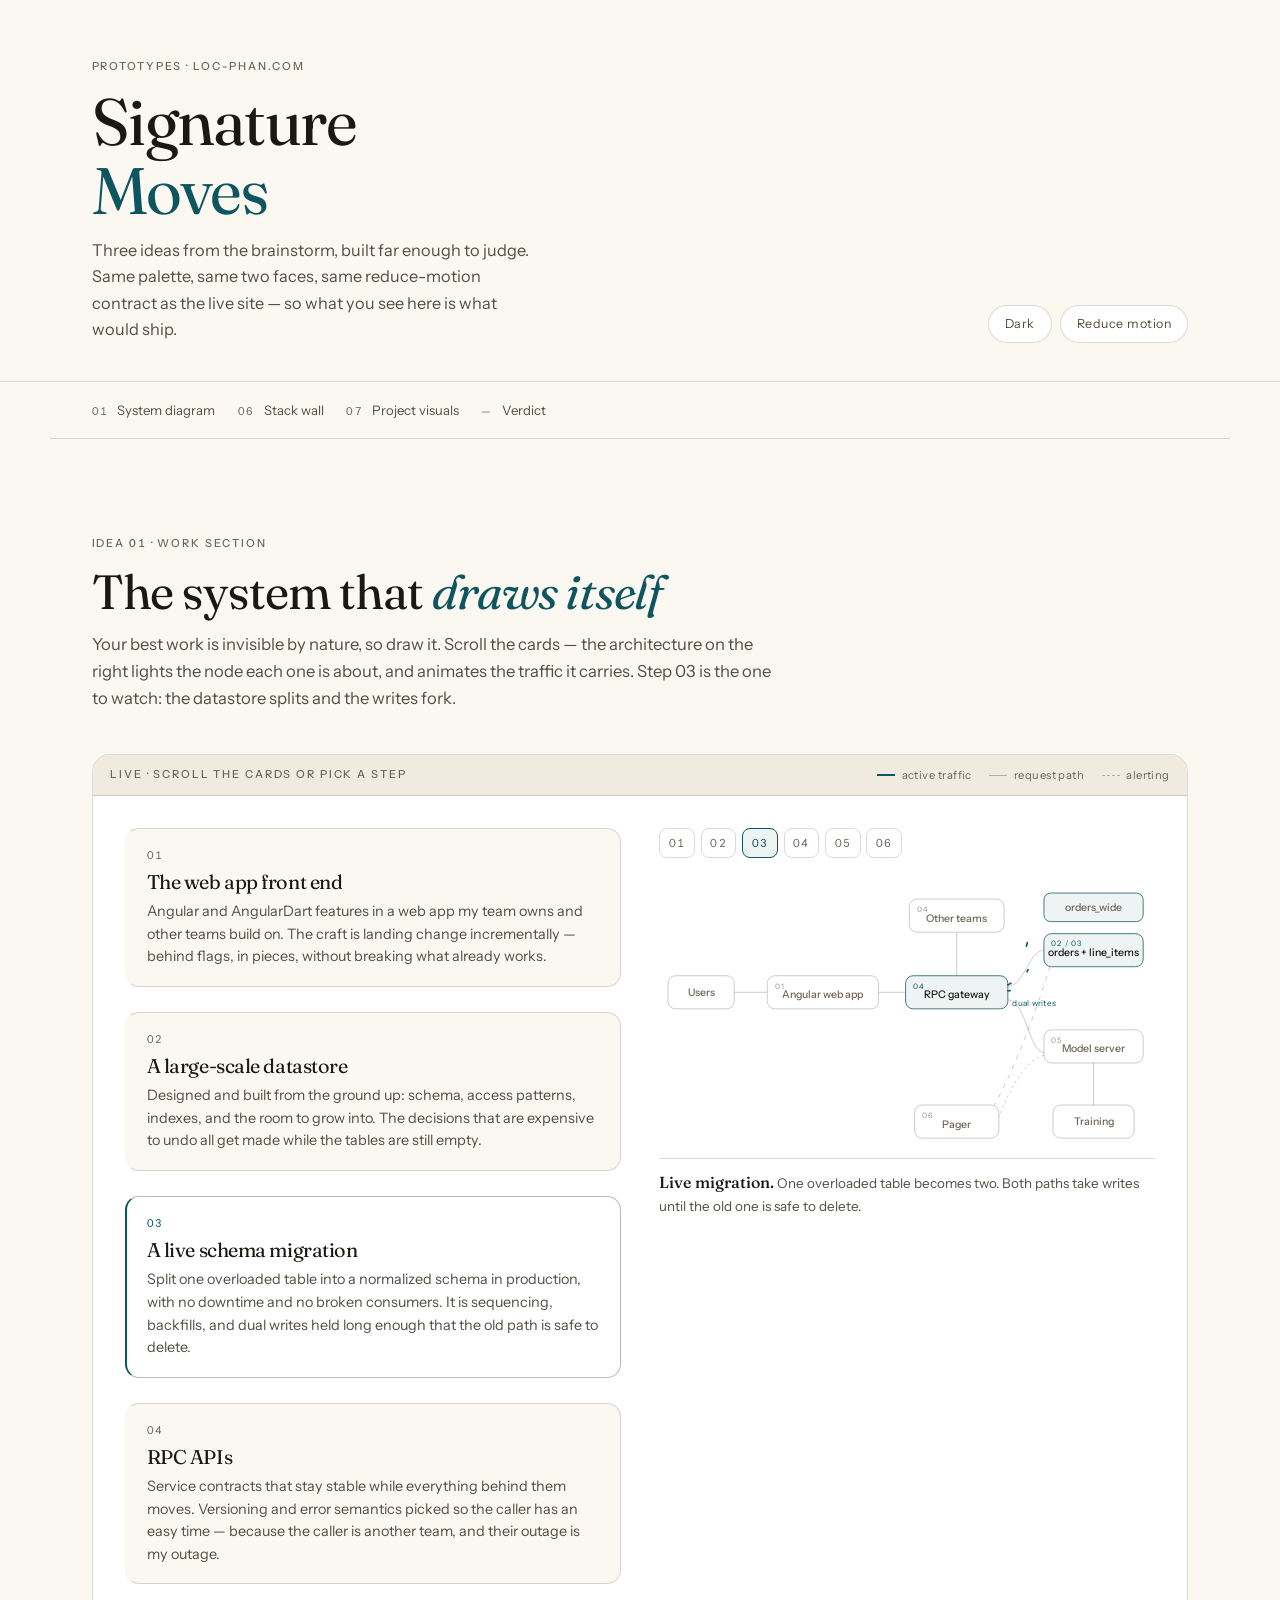
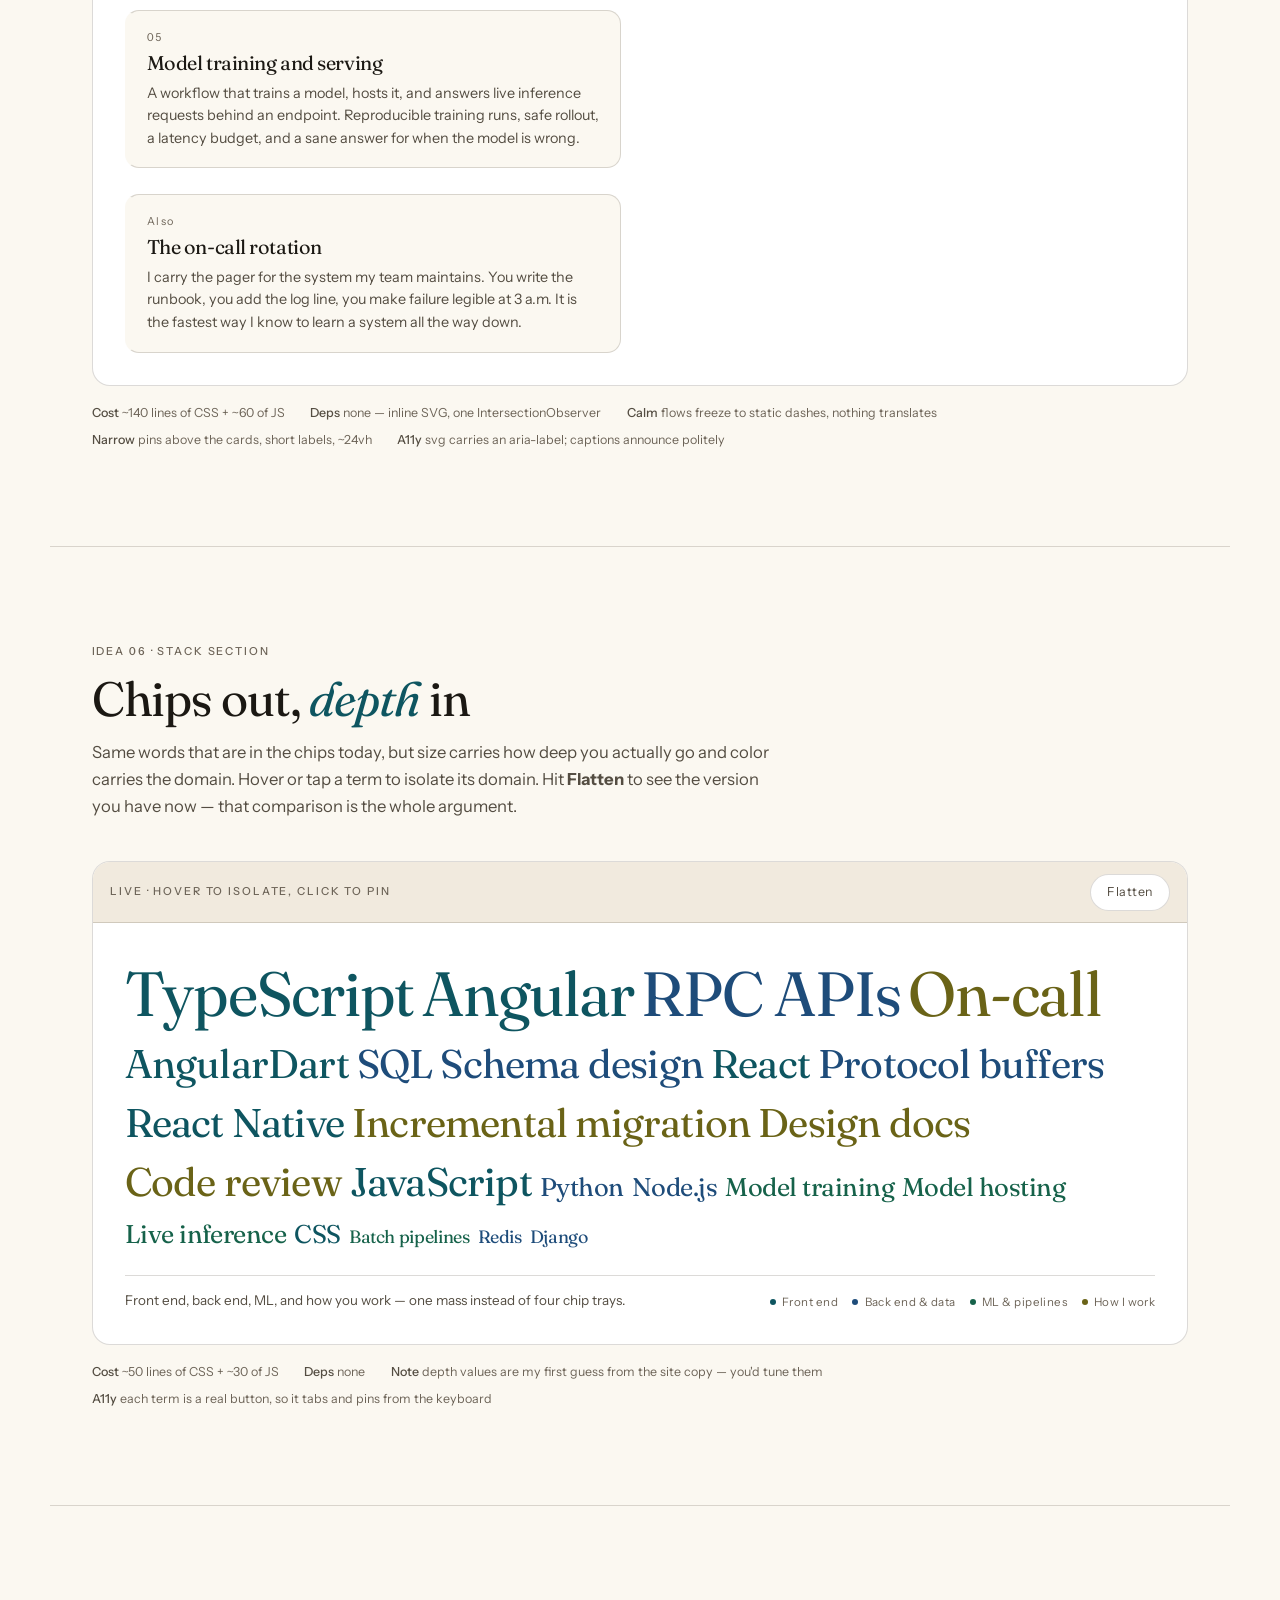
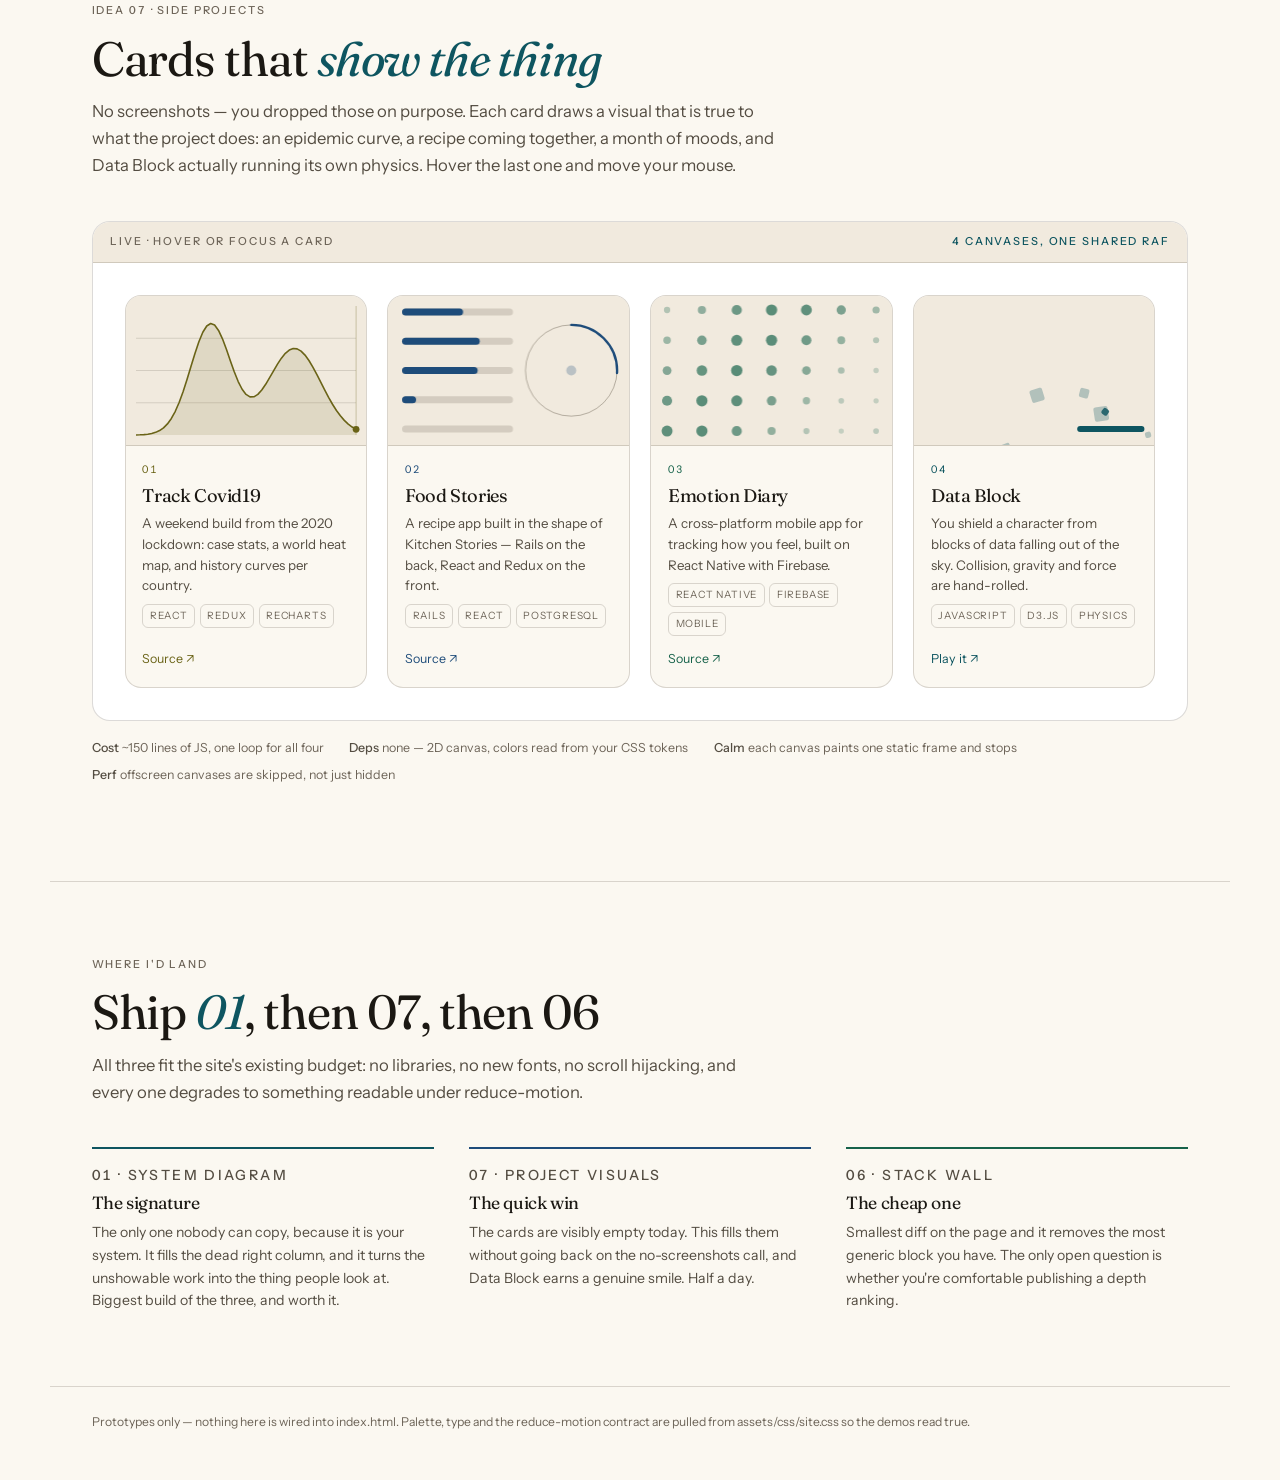
==== commit 4d33cc6f: "Prototype 01: pin the diagram on narrow screens The panel was never sticking, on any width. Two ance" ====
--- a/prototypes/signature-moves.html
+++ b/prototypes/signature-moves.html
@@ -45,6 +45,7 @@
   --serif: "Fraunces", ui-serif, Georgia, "Times New Roman", serif;
 
   --shell: 1180px;
+  --stage-pad: clamp(1.1rem, 3vw, 2rem);
   --gut: clamp(1.1rem, 4vw, 2.6rem);
   --ease: cubic-bezier(.22, .61, .36, 1);
   --ease-out: cubic-bezier(.16, 1, .3, 1);
@@ -102,7 +103,8 @@
   font-size: 1rem;
   line-height: 1.62;
   -webkit-font-smoothing: antialiased;
-  overflow-x: hidden;
+  /* No overflow-x here on purpose: it computes overflow-y to auto, which makes
+     body a scroll container and silently kills position: sticky everywhere. */
 }
 
 h1, h2, h3 {
@@ -206,7 +208,9 @@
   border: 1px solid var(--line);
   border-radius: 18px;
   background: var(--raise);
-  overflow: hidden;
+  /* Deliberately not overflow: hidden — it would clip nothing useful and
+     would trap the sticky panel inside the stage. The bar rounds its own
+     top corners instead. */
 }
 .stage__bar {
   display: flex;
@@ -217,8 +221,9 @@
   padding: .7rem 1.1rem;
   border-bottom: 1px solid var(--line);
   background: var(--sink);
-}
-.stage__body { padding: clamp(1.1rem, 3vw, 2rem); }
+  border-radius: 17px 17px 0 0;
+}
+.stage__body { padding: var(--stage-pad); }
 
 .cost {
   display: flex;
@@ -278,8 +283,8 @@
 
 /* Diagram parts. Everything rests visible and quiet; active lights up. */
 .n-box { fill: var(--raise); stroke: var(--line-2); stroke-width: 1; transition: stroke .4s var(--ease), fill .4s var(--ease); }
-.n-label { fill: var(--text-3); font-family: var(--sans); font-size: 11.5px; font-weight: 500; transition: fill .4s var(--ease); }
-.n-tag { fill: var(--text-3); font-family: var(--sans); font-size: 8.5px; letter-spacing: .1em; opacity: .7; transition: fill .4s var(--ease), opacity .4s var(--ease); }
+.n-label { fill: var(--text-3); font-family: var(--sans); font-size: 14px; font-weight: 500; transition: fill .4s var(--ease); }
+.n-tag { fill: var(--text-3); font-family: var(--sans); font-size: 10px; letter-spacing: .1em; opacity: .7; transition: fill .4s var(--ease), opacity .4s var(--ease); }
 
 .node.on .n-box { stroke: var(--accent); fill: var(--wash); }
 .node.on .n-label { fill: var(--text); }
@@ -294,7 +299,7 @@
 .edge.alert .flow { stroke: var(--alert); }
 @keyframes flow { from { stroke-dashoffset: 50; } to { stroke-dashoffset: 0; } }
 
-.e-label { fill: var(--text-3); font-family: var(--sans); font-size: 9px; letter-spacing: .03em; opacity: 0; transition: opacity .35s var(--ease); }
+.e-label { fill: var(--text-3); font-family: var(--sans); font-size: 11px; letter-spacing: .03em; opacity: 0; transition: opacity .35s var(--ease); }
 .edge.on .e-label { opacity: 1; fill: var(--accent); }
 .edge.alert.on .e-label { fill: var(--alert); }
 
@@ -304,11 +309,16 @@
 .sys.mig #plateOld .n-box { stroke: var(--accent); fill: var(--wash); }
 .sys.mig.retired #plateOld { opacity: .42; }
 .sys.mig.retired #plateOld .n-box { stroke-dasharray: 4 3; stroke: var(--line-2); fill: none; }
-#retireNote { opacity: 0; transition: opacity .5s var(--ease); fill: var(--text-3); font-family: var(--sans); font-size: 8.5px; letter-spacing: .04em; }
+#retireNote { opacity: 0; transition: opacity .5s var(--ease); fill: var(--text-3); font-family: var(--sans); font-size: 10px; letter-spacing: .04em; }
 .sys.mig.retired #retireNote { opacity: 1; }
-#storeLabel tspan.alt { display: none; }
-.sys.mig #storeLabel tspan.base { display: none; }
-.sys.mig #storeLabel tspan.alt { display: inline; }
+
+/* Every node label carries a long form and a short one. The short form is
+   for the narrow layout, where the whole drawing renders at about half
+   scale and the long names stop fitting inside their boxes. */
+.n-label tspan.alt { display: none; }
+#storeLabel tspan.mig, #storeLabel tspan.migAlt { display: none; }
+.sys.mig #storeLabel tspan.base, .sys.mig #storeLabel tspan.alt { display: none; }
+.sys.mig #storeLabel tspan.mig { display: inline; }
 
 .pulse { fill: none; stroke: var(--alert); stroke-width: 1.2; opacity: 0; }
 .node.alert .pulse { animation: ping 1.9s var(--ease-out) infinite; }
@@ -424,8 +434,42 @@
 
 /* ── Responsive ────────────────────────────────────────────────────── */
 @media (max-width: 900px) {
-  .sys { grid-template-columns: 1fr; }
-  .sys__panel { position: static; order: -1; }
+  /* Flex, not a one-column grid: a grid item's containing block is its own
+     row, so a sticky panel there has nowhere to travel. A flex item is
+     bounded by the whole container, which is what lets it pin. */
+  .sys { display: flex; flex-direction: column; }
+  .sys__cards { padding-top: 1.1rem; }
+
+  .sys__panel {
+    order: -1;
+    position: sticky;
+    top: 0;
+    z-index: 3;
+    gap: .55rem;
+    /* Opaque, or the cards scroll through the diagram behind it. */
+    background: var(--raise);
+    padding-block: .7rem;
+    border-bottom: 1px solid var(--line);
+    /* Bleed to the stage edges, or cards show through beside the panel. */
+    margin-inline: calc(var(--stage-pad) * -1);
+    padding-inline: var(--stage-pad);
+  }
+  .sys__cap { min-height: 0; font-size: .82rem; padding-top: .55rem; }
+
+  /* The drawing scales to roughly half, so the type inside it is set in
+     bigger user units to land back at a readable size. */
+  .n-label { font-size: 19px; }
+  .n-tag { display: none; }
+  #retireNote { font-size: 13px; }
+  /* Edge labels do not survive the scale-down. The caption names the same
+     thing in words, so they come off rather than shrink into noise. */
+  .e-label { display: none; }
+
+  .n-label tspan.base { display: none; }
+  .n-label tspan.alt { display: inline; }
+  .sys.mig #storeLabel tspan.mig, .sys.mig #storeLabel tspan.alt { display: none; }
+  .sys.mig #storeLabel tspan.migAlt { display: inline; }
+
   .decks { grid-template-columns: repeat(2, 1fr); }
   .verdict__grid { grid-template-columns: 1fr; }
 }
@@ -536,119 +580,123 @@
           </div>
 
           <figure class="sys__figure">
-            <svg class="sys__svg" viewBox="0 0 440 512" role="img"
+            <!-- Laid out left-to-right on purpose: a request flow reads that
+                 way, and a wide-short drawing is the only shape that can sit
+                 pinned above the cards on a phone without eating the screen. -->
+            <svg class="sys__svg" viewBox="0 0 660 380" role="img"
                  aria-label="Architecture of the system: users reach an Angular web app, which calls an RPC gateway alongside other teams; the gateway writes to a datastore and queries a model server fed by training; the datastore and model server page an on-call engineer.">
 
               <!-- edges first so nodes paint over their ends -->
               <g class="edge" data-edge="users-web">
-                <path class="edge-base" d="M220 68 V120" pathLength="100"/>
-                <path class="flow" d="M220 68 V120" pathLength="100"/>
-                <text class="e-label" x="228" y="98">requests</text>
+                <path class="edge-base" d="M100 160 H144" pathLength="100"/>
+                <path class="flow" d="M100 160 H144" pathLength="100"/>
+                <text class="e-label" x="122" y="128" text-anchor="middle">requests</text>
+              </g>
+
+              <g class="edge" data-edge="web-rpc">
+                <path class="edge-base" d="M292 160 H328" pathLength="100"/>
+                <path class="flow" d="M292 160 H328" pathLength="100"/>
+                <text class="e-label" x="310" y="152" text-anchor="middle">RPC</text>
               </g>
 
               <g class="edge" data-edge="peers-rpc">
-                <path class="edge-base" d="M372 164 C372 202 330 216 289 230" pathLength="100"/>
-                <path class="flow" d="M372 164 C372 202 330 216 289 230" pathLength="100"/>
-                <text class="e-label" x="330" y="196">versioned calls</text>
-              </g>
-
-              <g class="edge" data-edge="web-rpc">
-                <path class="edge-base" d="M220 164 V216" pathLength="100"/>
-                <path class="flow" d="M220 164 V216" pathLength="100"/>
-                <text class="e-label" x="228" y="194">RPC</text>
+                <path class="edge-base" d="M396 80 V138" pathLength="100"/>
+                <path class="flow" d="M396 80 V138" pathLength="100"/>
+                <text class="e-label" x="404" y="112">versioned calls</text>
               </g>
 
               <g class="edge" data-edge="rpc-store">
-                <path class="edge-base" d="M220 260 C220 300 106 296 106 330" pathLength="100"/>
-                <path class="flow" d="M220 260 C220 300 106 296 106 330" pathLength="100"/>
-                <text class="e-label" x="150" y="288" text-anchor="end">writes</text>
+                <path class="edge-base" d="M464 152 C486 152 492 104 512 104" pathLength="100"/>
+                <path class="flow" d="M464 152 C486 152 492 104 512 104" pathLength="100"/>
+                <text class="e-label" x="496" y="136">writes</text>
               </g>
 
               <g class="edge" data-edge="rpc-model">
-                <path class="edge-base" d="M220 260 C220 300 330 296 330 330" pathLength="100"/>
-                <path class="flow" d="M220 260 C220 300 330 296 330 330" pathLength="100"/>
-                <text class="e-label" x="252" y="292">infers</text>
+                <path class="edge-base" d="M464 170 C488 170 492 240 512 240" pathLength="100"/>
+                <path class="flow" d="M464 170 C488 170 492 240 512 240" pathLength="100"/>
+                <text class="e-label" x="496" y="196">infers</text>
               </g>
 
               <g class="edge" data-edge="train-model">
-                <path class="edge-base" d="M330 430 V374" pathLength="100"/>
-                <path class="flow" d="M330 430 V374" pathLength="100"/>
-                <text class="e-label" x="338" y="406">deploys</text>
+                <path class="edge-base" d="M578 310 V254" pathLength="100"/>
+                <path class="flow" d="M578 310 V254" pathLength="100"/>
+                <text class="e-label" x="586" y="285">deploys</text>
               </g>
 
               <!-- the fork that only exists during the migration -->
               <g class="edge" data-edge="fork-old">
-                <path class="flow" d="M220 260 C200 280 140 286 74 290" pathLength="100"/>
+                <path class="flow" d="M464 150 C490 142 490 47 512 47" pathLength="100"/>
               </g>
               <g class="edge" data-edge="fork-new">
-                <path class="flow" d="M220 260 C220 302 106 302 106 330" pathLength="100"/>
-                <text class="e-label" x="186" y="312">dual writes</text>
+                <path class="flow" d="M464 158 C490 158 492 104 512 104" pathLength="100"/>
+                <text class="e-label" x="470" y="178">dual writes</text>
               </g>
 
               <g class="edge" data-edge="store-pager">
-                <path class="edge-base dash" d="M106 374 V430" pathLength="100"/>
-                <path class="flow" d="M106 374 V430" pathLength="100"/>
-                <text class="e-label" x="98" y="406" text-anchor="end">pages</text>
+                <path class="edge-base dash" d="M520 126 C500 190 470 268 446 310" pathLength="100"/>
+                <path class="flow" d="M520 126 C500 190 470 268 446 310" pathLength="100"/>
+                <text class="e-label" x="462" y="232" text-anchor="end">pages</text>
               </g>
 
               <g class="edge" data-edge="model-pager">
-                <path class="edge-base dash" d="M330 374 C330 420 230 452 163 452" pathLength="100"/>
-                <path class="flow" d="M330 374 C330 420 230 452 163 452" pathLength="100"/>
-              </g>
-
-              <!-- nodes -->
+                <path class="edge-base dash" d="M512 244 C484 250 462 300 452 326" pathLength="100"/>
+                <path class="flow" d="M512 244 C484 250 462 300 452 326" pathLength="100"/>
+              </g>
+
+              <!-- nodes. Each label carries a short form for narrow screens,
+                   where the whole drawing is scaled down to about half size. -->
               <g class="node" data-node="users">
-                <rect class="n-box" x="164" y="24" width="112" height="44" rx="10"/>
-                <text class="n-label" x="220" y="51" text-anchor="middle">Users</text>
+                <rect class="n-box" x="12" y="138" width="88" height="44" rx="10"/>
+                <text class="n-label" x="56" y="165" text-anchor="middle">Users</text>
               </g>
 
               <g class="node" data-node="web">
-                <rect class="n-box" x="154" y="120" width="132" height="44" rx="10"/>
-                <text class="n-tag" x="164" y="137">01</text>
-                <text class="n-label" x="220" y="150" text-anchor="middle">Angular web app</text>
+                <rect class="n-box" x="144" y="138" width="148" height="44" rx="10"/>
+                <text class="n-tag" x="154" y="155">01</text>
+                <text class="n-label" x="218" y="168" text-anchor="middle"><tspan class="base">Angular web app</tspan><tspan class="alt">Web app</tspan></text>
               </g>
 
               <g class="node" data-node="peers">
-                <rect class="n-box" x="317" y="120" width="110" height="44" rx="10"/>
-                <text class="n-tag" x="325" y="137">04</text>
-                <text class="n-label" x="372" y="150" text-anchor="middle">Other teams</text>
+                <rect class="n-box" x="333" y="36" width="126" height="44" rx="10"/>
+                <text class="n-tag" x="343" y="53">04</text>
+                <text class="n-label" x="396" y="66" text-anchor="middle"><tspan class="base">Other teams</tspan><tspan class="alt">Other teams</tspan></text>
               </g>
 
               <g class="node" data-node="rpc">
-                <rect class="n-box" x="154" y="216" width="132" height="44" rx="10"/>
-                <text class="n-tag" x="164" y="233">04</text>
-                <text class="n-label" x="220" y="246" text-anchor="middle">RPC gateway</text>
-              </g>
-
-              <!-- the old plate sits behind the datastore, migration only -->
+                <rect class="n-box" x="328" y="138" width="136" height="44" rx="10"/>
+                <text class="n-tag" x="338" y="155">04</text>
+                <text class="n-label" x="396" y="168" text-anchor="middle"><tspan class="base">RPC gateway</tspan><tspan class="alt">RPC gateway</tspan></text>
+              </g>
+
+              <!-- the old table, migration only -->
               <g class="node" id="plateOld">
-                <rect class="n-box" x="14" y="290" width="120" height="34" rx="9"/>
-                <text class="n-label" x="74" y="312" text-anchor="middle">orders_wide</text>
-                <text id="retireNote" x="14" y="283">safe to delete</text>
+                <rect class="n-box" x="512" y="28" width="132" height="38" rx="9"/>
+                <text class="n-label" x="578" y="52" text-anchor="middle">orders_wide</text>
+                <text id="retireNote" x="578" y="20" text-anchor="middle">safe to delete</text>
               </g>
 
               <g class="node" data-node="store">
-                <rect class="n-box" x="36" y="330" width="140" height="44" rx="10"/>
-                <text class="n-tag" x="44" y="347">02 / 03</text>
-                <text class="n-label" id="storeLabel" x="106" y="360" text-anchor="middle"><tspan class="base">Datastore</tspan><tspan class="alt">orders + line_items</tspan></text>
+                <rect class="n-box" x="512" y="82" width="132" height="44" rx="10"/>
+                <text class="n-tag" x="522" y="99">02 / 03</text>
+                <text class="n-label" id="storeLabel" x="578" y="112" text-anchor="middle"><tspan class="base">Datastore</tspan><tspan class="alt">Datastore</tspan><tspan class="mig">orders + line_items</tspan><tspan class="migAlt">2 tables</tspan></text>
               </g>
 
               <g class="node" data-node="model">
-                <rect class="n-box" x="260" y="330" width="140" height="44" rx="10"/>
-                <text class="n-tag" x="268" y="347">05</text>
-                <text class="n-label" x="330" y="360" text-anchor="middle">Model server</text>
+                <rect class="n-box" x="512" y="210" width="132" height="44" rx="10"/>
+                <text class="n-tag" x="522" y="227">05</text>
+                <text class="n-label" x="578" y="240" text-anchor="middle"><tspan class="base">Model server</tspan><tspan class="alt">Model server</tspan></text>
               </g>
 
               <g class="node" data-node="train">
-                <rect class="n-box" x="270" y="430" width="120" height="44" rx="10"/>
-                <text class="n-label" x="330" y="457" text-anchor="middle">Training</text>
+                <rect class="n-box" x="524" y="310" width="108" height="44" rx="10"/>
+                <text class="n-label" x="578" y="337" text-anchor="middle">Training</text>
               </g>
 
               <g class="node" data-node="pager">
-                <rect class="pulse" x="51" y="430" width="110" height="44" rx="10" style="transform-origin: 106px 452px;"/>
-                <rect class="n-box" x="51" y="430" width="110" height="44" rx="10"/>
-                <text class="n-tag" x="59" y="447">06</text>
-                <text class="n-label" x="106" y="460" text-anchor="middle">Pager</text>
+                <rect class="pulse" x="340" y="310" width="112" height="44" rx="10" style="transform-origin: 396px 332px;"/>
+                <rect class="n-box" x="340" y="310" width="112" height="44" rx="10"/>
+                <text class="n-tag" x="350" y="327">06</text>
+                <text class="n-label" x="396" y="340" text-anchor="middle">Pager</text>
               </g>
             </svg>
             <figcaption class="sys__cap" id="sysCap" aria-live="polite">
@@ -665,6 +713,7 @@
     <span><b>Cost</b> ~140 lines of CSS + ~60 of JS</span>
     <span><b>Deps</b> none — inline SVG, one IntersectionObserver</span>
     <span><b>Calm</b> flows freeze to static dashes, nothing translates</span>
+    <span><b>Narrow</b> pins above the cards, short labels, ~24vh</span>
     <span><b>A11y</b> svg carries an aria-label; captions announce politely</span>
   </div>
 </section>
@@ -922,21 +971,43 @@
   // otherwise enough to leave the diagram on the wrong step.
   var ratios = {};
   var lockUntil = 0;
-
-  if ('IntersectionObserver' in window) {
-    var io = new IntersectionObserver(function (entries) {
-      entries.forEach(function (e) {
-        ratios[e.target.dataset.step] = e.isIntersecting ? e.intersectionRatio : 0;
-      });
-      if (Date.now() < lockUntil) return;
-      var bestStep = 0, bestRatio = 0;
-      Object.keys(ratios).forEach(function (k) {
-        if (ratios[k] > bestRatio) { bestRatio = ratios[k]; bestStep = Number(k); }
-      });
-      if (bestStep) setStep(bestStep);
-    }, { rootMargin: '-20% 0px -30% 0px', threshold: [0, 0.2, 0.45, 0.7, 0.95] });
+  var panel = $('.sys__panel');
+  var io = null;
+
+  function onCards(entries) {
+    entries.forEach(function (e) {
+      ratios[e.target.dataset.step] = e.isIntersecting ? e.intersectionRatio : 0;
+    });
+    if (Date.now() < lockUntil) return;
+    var bestStep = 0, bestRatio = 0;
+    Object.keys(ratios).forEach(function (k) {
+      if (ratios[k] > bestRatio) { bestRatio = ratios[k]; bestStep = Number(k); }
+    });
+    if (bestStep) setStep(bestStep);
+  }
+
+  // Stacked, the diagram pins to the top of the viewport and the cards read
+  // underneath it, so the band that decides the active card has to start
+  // below the panel rather than at 20% of the screen.
+  function watchCards() {
+    if (!('IntersectionObserver' in window)) return;
+    if (io) io.disconnect();
+    var stacked = innerWidth <= 900;
+    var top = stacked ? -(Math.round(panel.getBoundingClientRect().height) + 10) + 'px' : '-20%';
+    io = new IntersectionObserver(onCards, {
+      rootMargin: top + ' 0px ' + (stacked ? '-22%' : '-30%') + ' 0px',
+      threshold: [0, 0.2, 0.45, 0.7, 0.95]
+    });
+    ratios = {};
     wcards.forEach(function (c) { io.observe(c); });
   }
+  watchCards();
+
+  var reflow;
+  addEventListener('resize', function () {
+    clearTimeout(reflow);
+    reflow = setTimeout(watchCards, 180);
+  }, { passive: true });
 
   stepBtns.forEach(function (b) {
     b.addEventListener('click', function () {
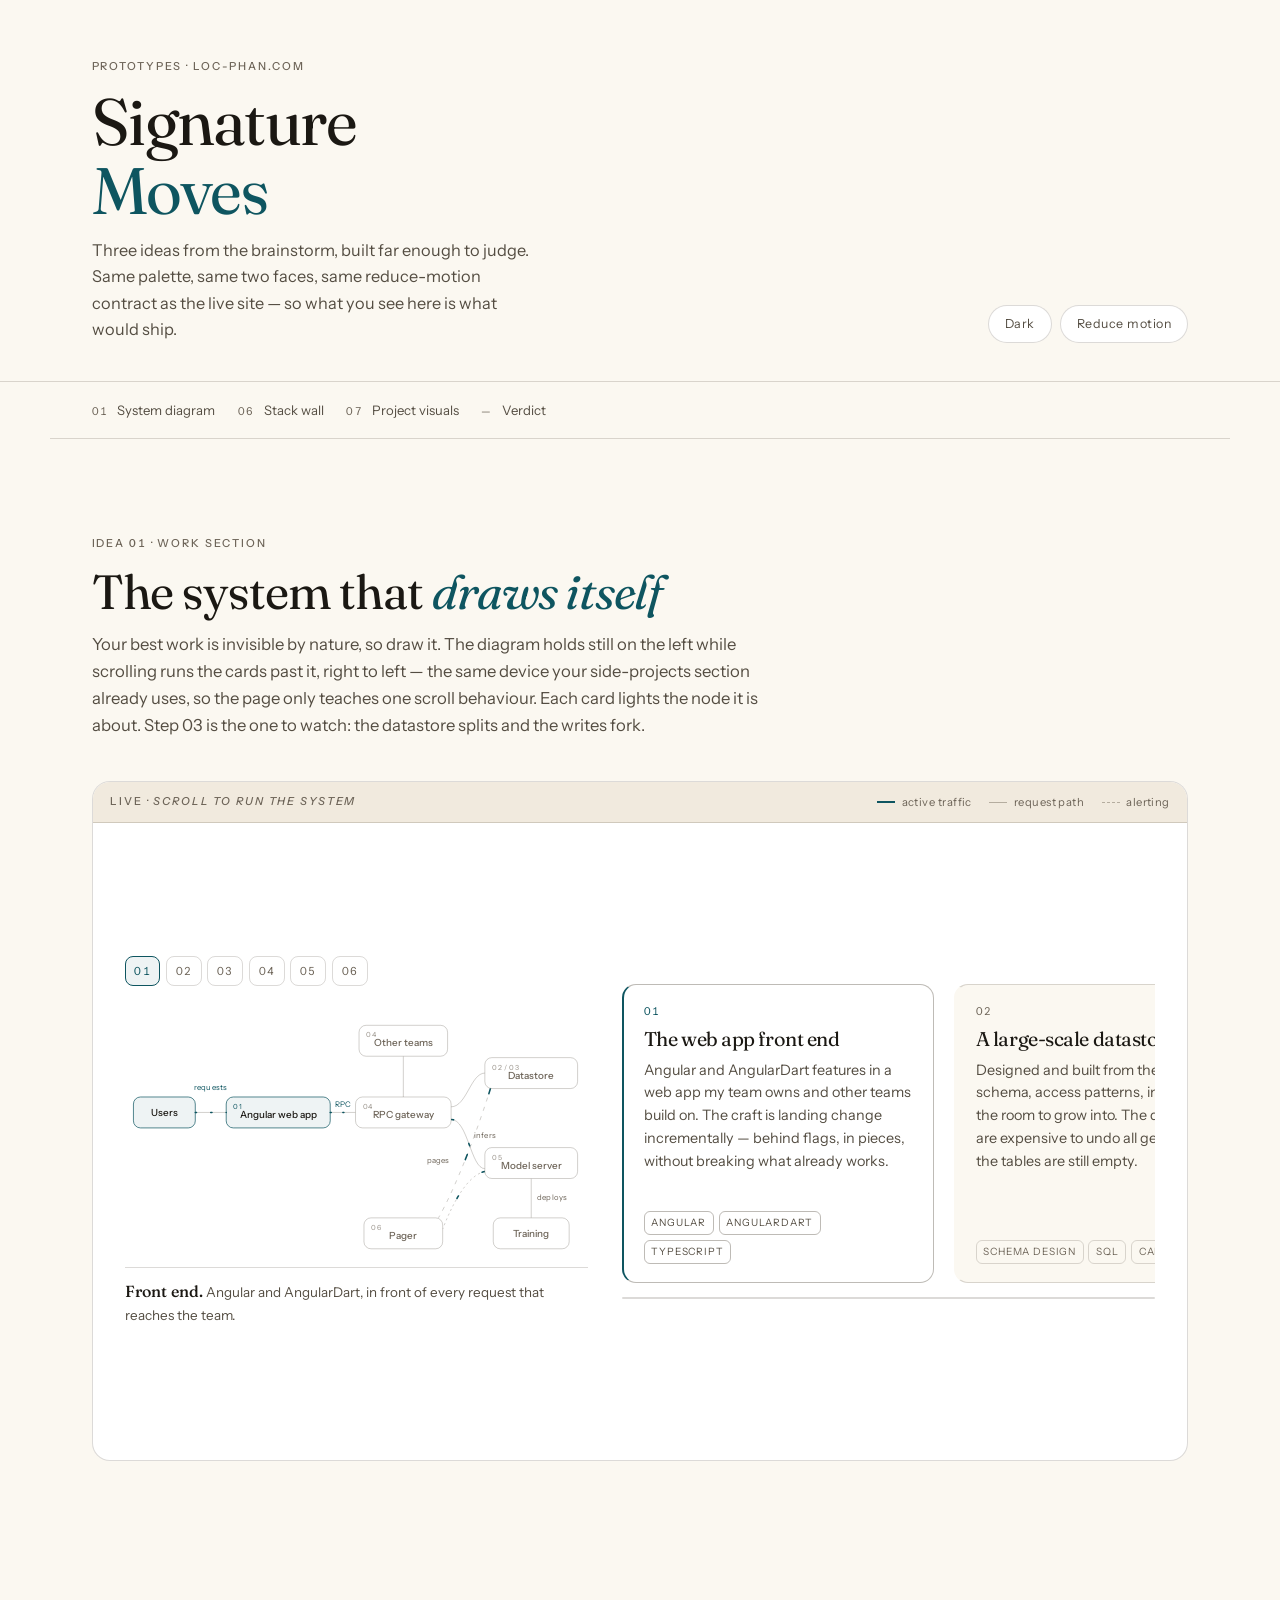
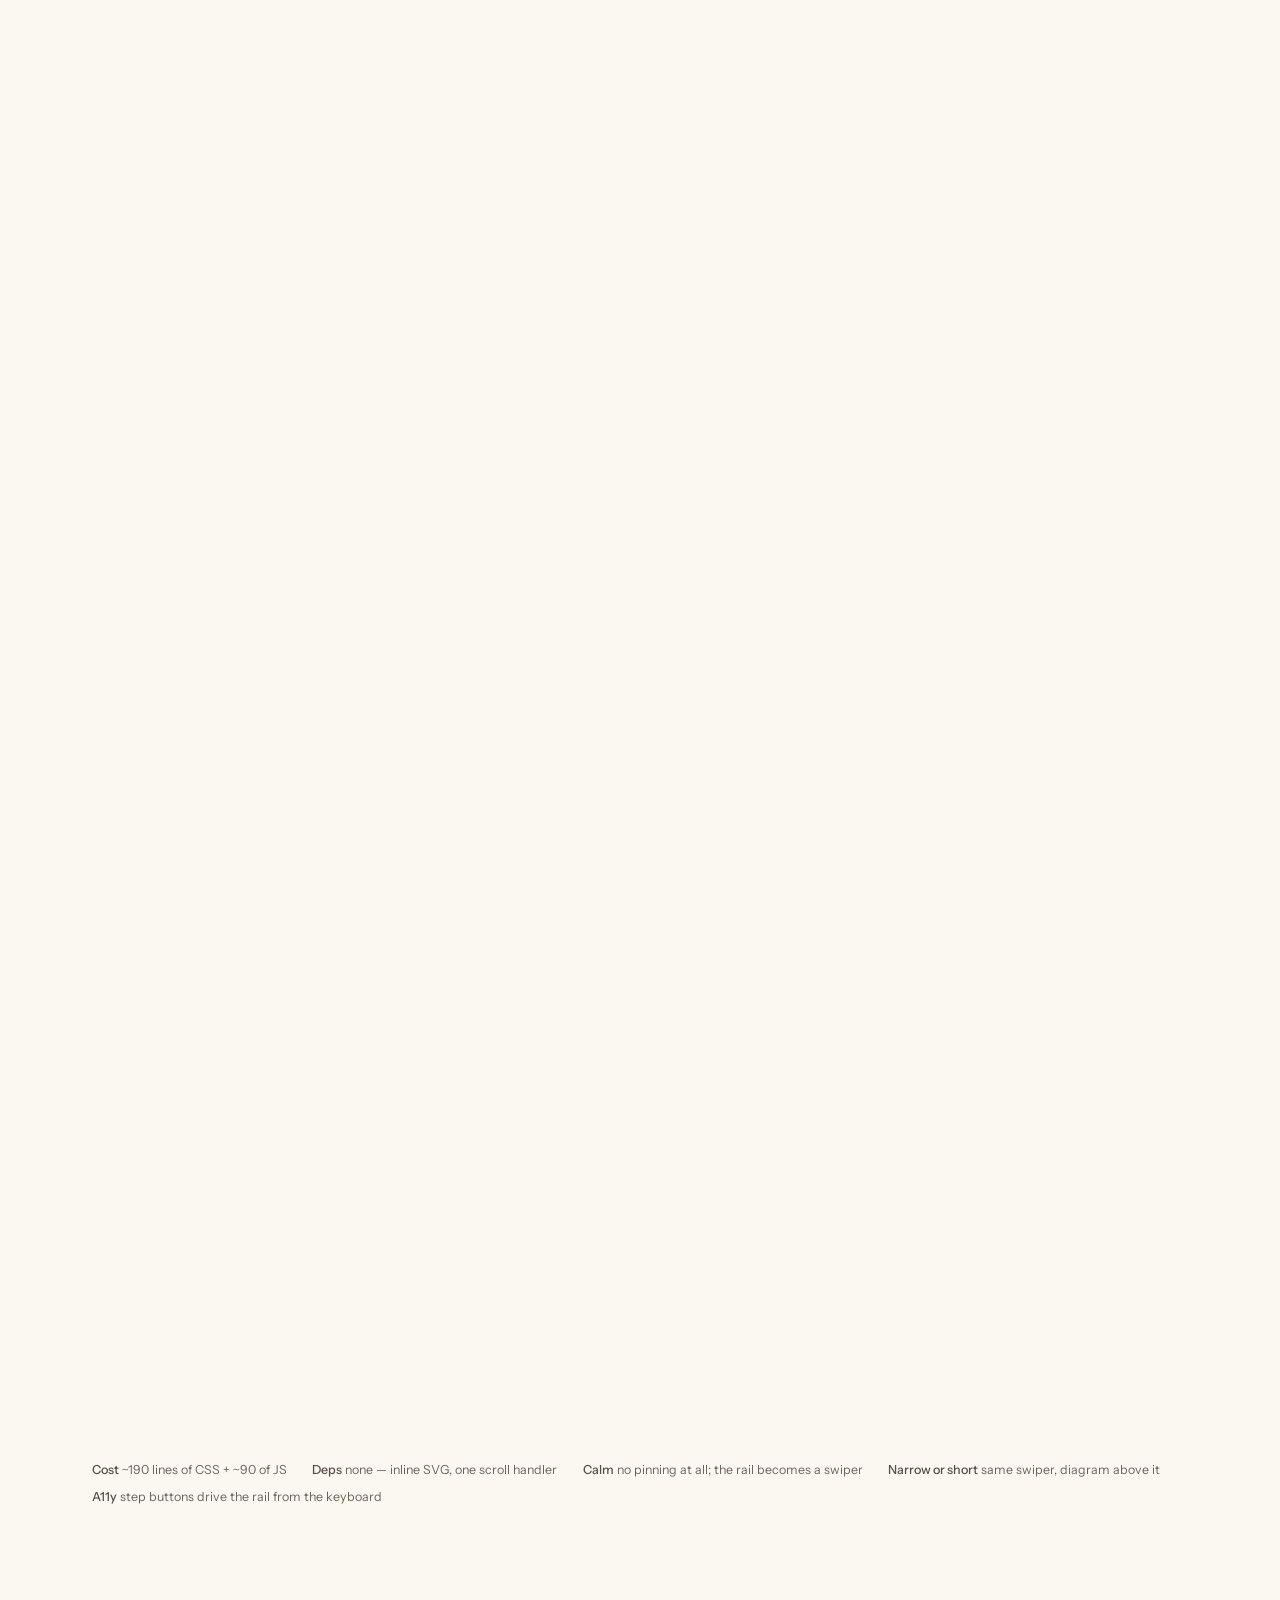
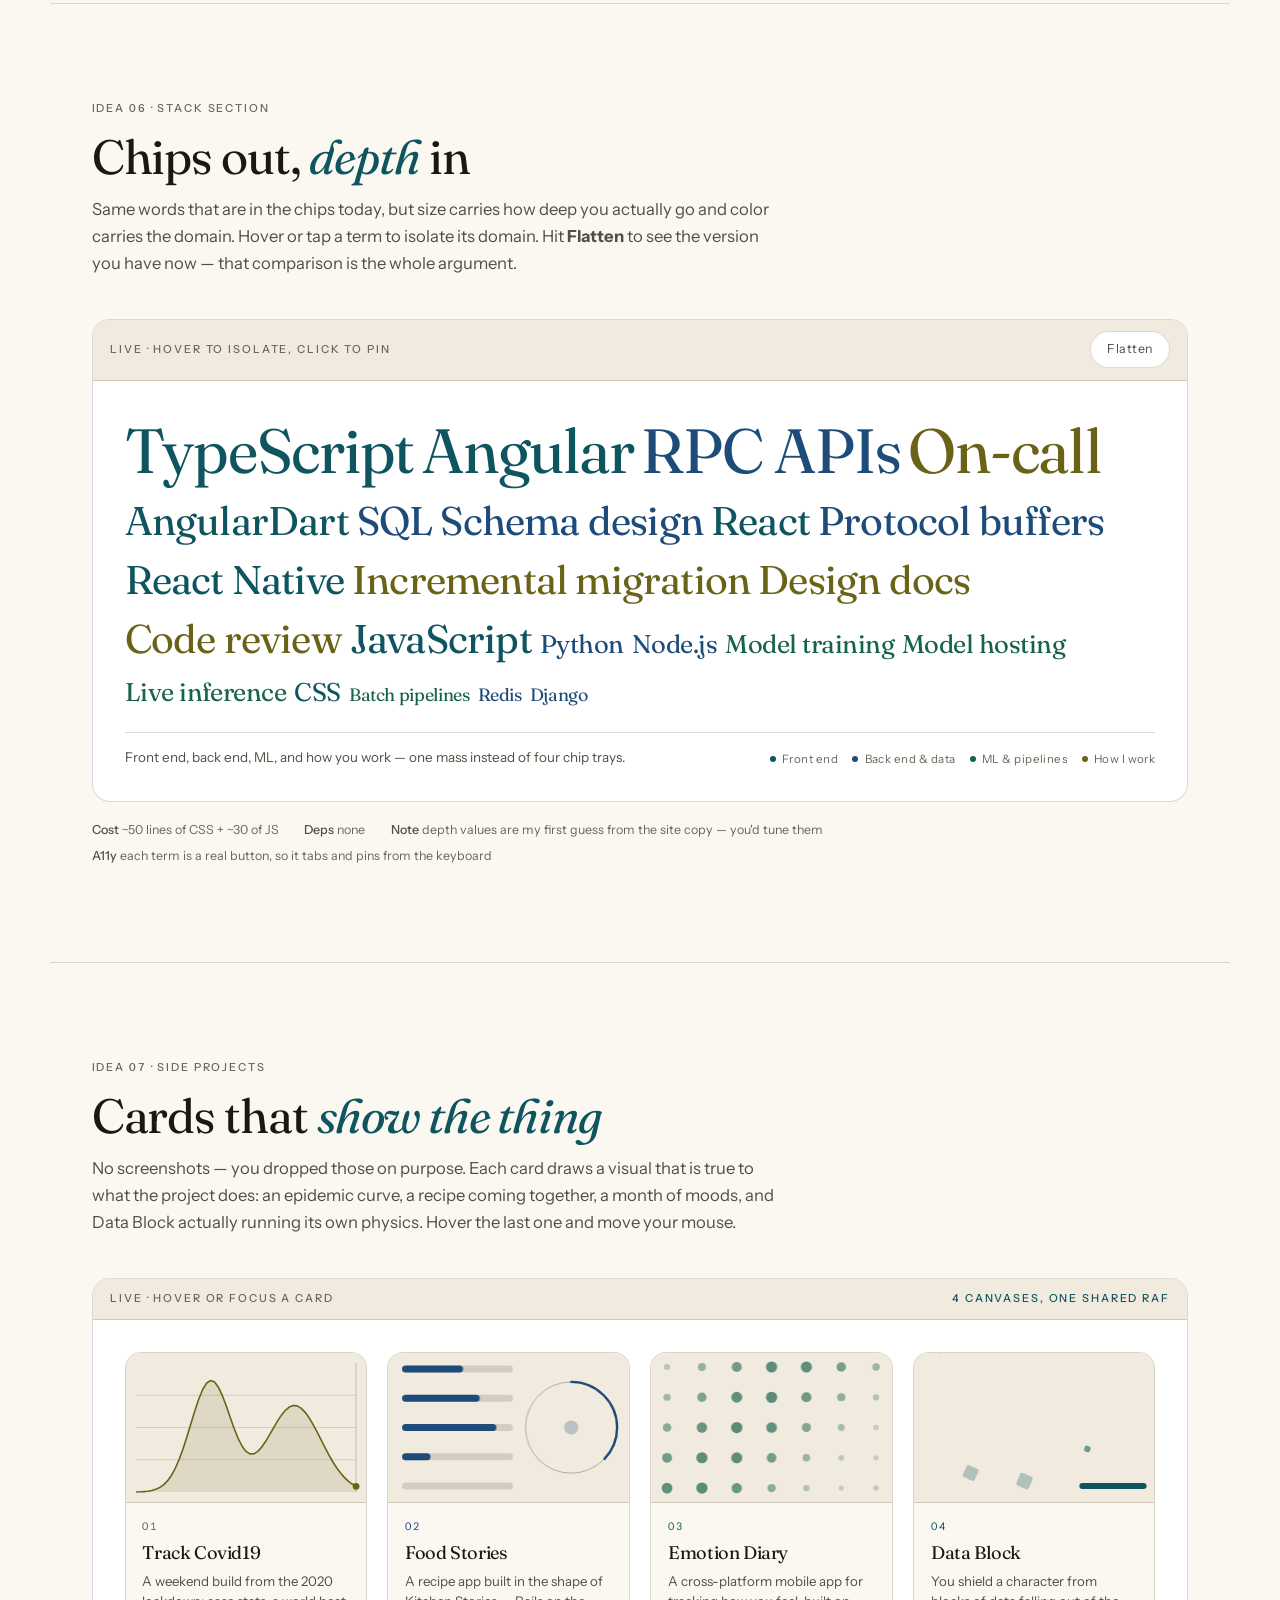
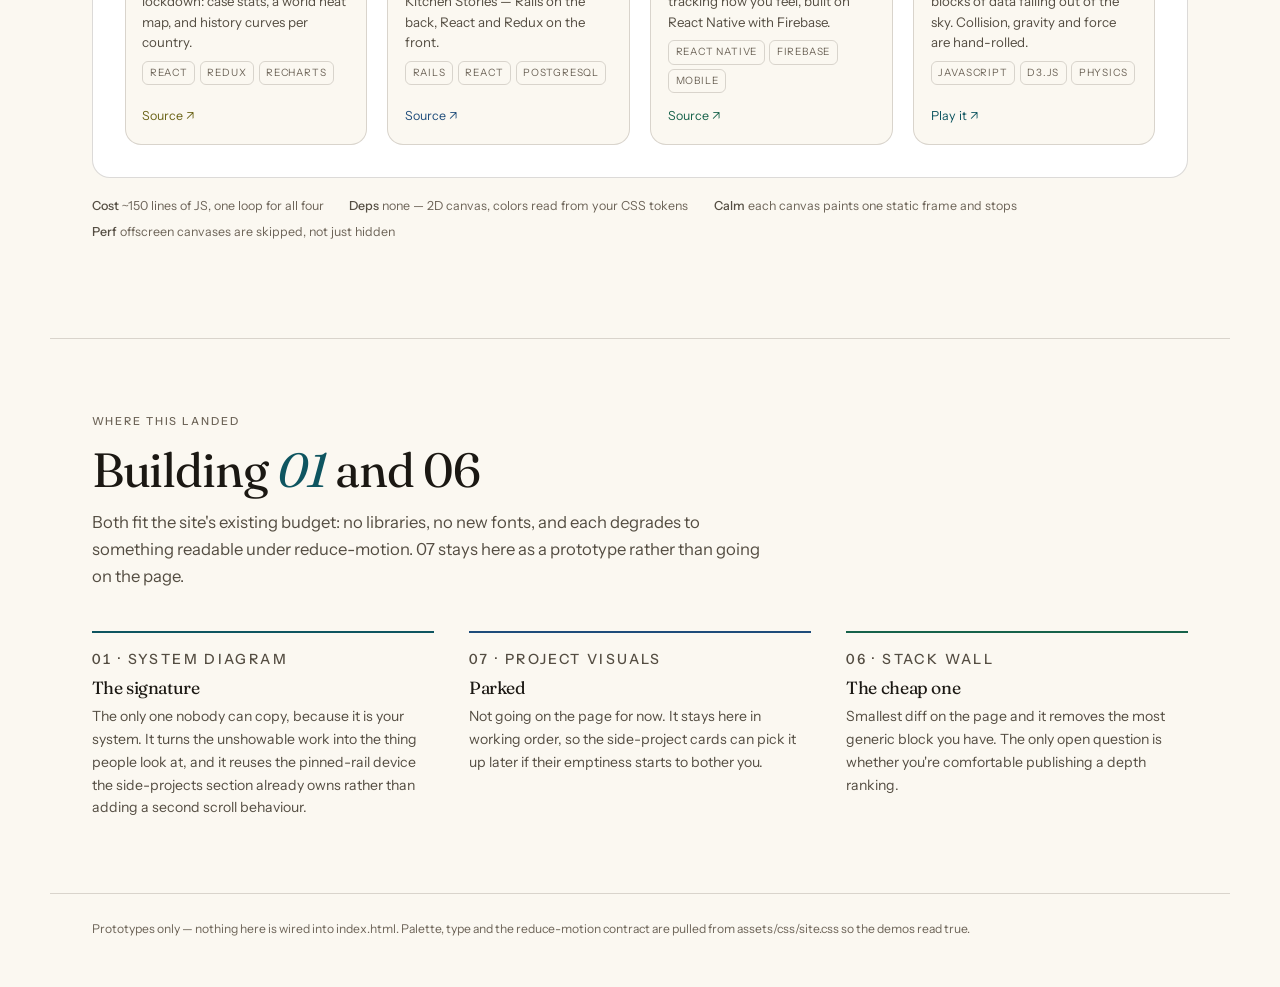
==== commit cb3733db: "Prototype 01: run the work cards as a pinned rail Vertical scroll now drives the cards right to left" ====
--- a/prototypes/signature-moves.html
+++ b/prototypes/signature-moves.html
@@ -236,11 +236,54 @@
 .cost b { font-weight: 500; color: var(--text-2); }
 
 /* ═══ 01 · System diagram ══════════════════════════════════════════ */
-.sys { display: grid; grid-template-columns: 1fr 1fr; gap: clamp(1.4rem, 3vw, 2.6rem); align-items: start; }
-
-.sys__cards { display: flex; flex-direction: column; gap: clamp(1rem, 2.4vw, 1.6rem); }
+.sys {
+  display: grid;
+  grid-template-columns: minmax(0, 45%) minmax(0, 1fr);
+  gap: clamp(1.2rem, 2.6vw, 2.4rem);
+  align-items: center;
+  width: 100%;
+  min-width: 0;
+}
+
+/* Pinned rail. The wrap is given enough height to cover the rail's travel,
+   the stage sticks inside it, and vertical progress drives translateX — the
+   same device the side-projects section uses. The height comes off the rail,
+   so adding a card needs no magic number. */
+.railwrap { position: relative; }
+.railstage {
+  position: sticky;
+  top: 0;
+  /* Tall enough to read as a pinned panel, short enough not to strand the
+     content in the middle of an empty screen. */
+  height: min(100svh, 680px);
+  display: flex;
+  flex-direction: column;
+}
+.railstage > .stage__body {
+  flex: 1;
+  min-height: 0;
+  display: grid;
+  grid-template-columns: minmax(0, 1fr);
+  align-content: center;
+}
+
+.railtrack { min-width: 0; overflow: hidden; }
+.railcards {
+  display: flex;
+  align-items: stretch;
+  gap: clamp(.8rem, 1.7vw, 1.25rem);
+  list-style: none;
+  margin: 0;
+  padding: 0;
+}
+.railmeter { margin-top: .9rem; height: 2px; background: var(--line); border-radius: 2px; overflow: hidden; }
+.railmeter i { display: block; height: 100%; background: var(--accent); transform-origin: 0 50%; transform: scaleX(var(--rail-p, 0)); }
 
 .wcard {
+  flex: 0 0 clamp(244px, 26vw, 312px);
+  display: flex;
+  flex-direction: column;
+  gap: .1rem;
   border: 1px solid var(--line);
   border-left: 2px solid transparent;
   border-radius: 14px;
@@ -258,11 +301,20 @@
 .wcard.is-live.is-alert .wcard__idx { color: var(--alert); }
 .wcard h3 { font-size: 1.24rem; margin-bottom: .45rem; }
 .wcard p { font-size: .9rem; color: var(--text-2); line-height: 1.58; }
-
-.sys__panel { position: sticky; top: 1.2rem; display: flex; flex-direction: column; gap: .9rem; }
+.tags { display: flex; flex-wrap: wrap; gap: .3rem; list-style: none; padding: 0; margin: auto 0 0; padding-top: .9rem; }
+.tags li {
+  font-size: .63rem; letter-spacing: .08em; text-transform: uppercase;
+  color: var(--text-3); border: 1px solid var(--line); border-radius: 6px; padding: .18rem .42rem;
+  transition: color .4s var(--ease), border-color .4s var(--ease);
+}
+.wcard.is-live .tags li { color: var(--text-2); border-color: var(--line-2); }
+
+.sys__panel { display: flex; flex-direction: column; gap: .9rem; }
 
 .sys__figure { margin: 0; }
 .sys__svg { display: block; width: 100%; max-width: 100%; height: auto; color: var(--text-2); }
+
+[data-hint="swipe"] { display: none; }
 
 .sys__steps { display: flex; gap: .35rem; flex-wrap: wrap; }
 .sys__steps button {
@@ -317,6 +369,8 @@
    scale and the long names stop fitting inside their boxes. */
 .n-label tspan.alt { display: none; }
 #storeLabel tspan.mig, #storeLabel tspan.migAlt { display: none; }
+/* The longest label in the drawing; it needs its own size to stay inside. */
+#storeLabel tspan.mig { font-size: 11.5px; }
 .sys.mig #storeLabel tspan.base, .sys.mig #storeLabel tspan.alt { display: none; }
 .sys.mig #storeLabel tspan.mig { display: inline; }
 
@@ -433,27 +487,26 @@
 .foot { padding-block: 1.6rem 3rem; font-size: .76rem; color: var(--text-3); border-top: 1px solid var(--line); }
 
 /* ── Responsive ────────────────────────────────────────────────────── */
-@media (max-width: 900px) {
-  /* Flex, not a one-column grid: a grid item's containing block is its own
-     row, so a sticky panel there has nowhere to travel. A flex item is
-     bounded by the whole container, which is what lets it pin. */
-  .sys { display: flex; flex-direction: column; }
-  .sys__cards { padding-top: 1.1rem; }
-
-  .sys__panel {
-    order: -1;
-    position: sticky;
-    top: 0;
-    z-index: 3;
-    gap: .55rem;
-    /* Opaque, or the cards scroll through the diagram behind it. */
-    background: var(--raise);
-    padding-block: .7rem;
-    border-bottom: 1px solid var(--line);
-    /* Bleed to the stage edges, or cards show through beside the panel. */
+/* Too narrow or too short to hold the diagram and a card at once, so the
+   pinning comes off and the rail becomes an ordinary swipeable scroller —
+   same markup, the browser doing the scrolling. */
+@media (max-width: 900px), (max-height: 719px) {
+  .railwrap { height: auto !important; }
+  .railstage { position: static; height: auto; }
+  .railstage > .stage__body { display: block; }
+  .sys { display: flex; flex-direction: column; align-items: stretch; gap: 1rem; }
+  .sys__panel { gap: .55rem; }
+  .railcards { transform: none !important; }
+  .railtrack {
+    overflow-x: auto;
+    scroll-snap-type: x mandatory;
+    overscroll-behavior-x: contain;
     margin-inline: calc(var(--stage-pad) * -1);
     padding-inline: var(--stage-pad);
   }
+  .wcard { flex-basis: min(78vw, 320px); scroll-snap-align: center; }
+  [data-hint="scroll"] { display: none; }
+  [data-hint="swipe"] { display: inline; }
   .sys__cap { min-height: 0; font-size: .82rem; padding-top: .55rem; }
 
   /* The drawing scales to roughly half, so the type inside it is set in
@@ -479,6 +532,31 @@
 }
 
 /* ── Calm: the site's own reduce-motion contract ───────────────────── */
+html.calm .railwrap,
+html:not(.js) .railwrap { height: auto !important; }
+html.calm .railstage,
+html:not(.js) .railstage { position: static; height: auto; }
+html.calm .railstage > .stage__body,
+html:not(.js) .railstage > .stage__body { display: block; }
+html.calm .sys,
+html:not(.js) .sys { display: flex; flex-direction: column; align-items: stretch; gap: 1rem; }
+html.calm .railcards,
+html:not(.js) .railcards { transform: none !important; }
+html.calm .railtrack,
+html:not(.js) .railtrack {
+  overflow-x: auto;
+  scroll-snap-type: x mandatory;
+  overscroll-behavior-x: contain;
+  margin-inline: calc(var(--stage-pad) * -1);
+  padding-inline: var(--stage-pad);
+}
+html.calm .wcard,
+html:not(.js) .wcard { flex-basis: min(78vw, 320px); scroll-snap-align: center; }
+html.calm [data-hint="scroll"],
+html:not(.js) [data-hint="scroll"] { display: none; }
+html.calm [data-hint="swipe"],
+html:not(.js) [data-hint="swipe"] { display: inline; }
+
 html.calm .edge.on .flow { animation: none; stroke-dasharray: 3 5; stroke-dashoffset: 0; }
 html.calm .node.alert .pulse { animation: none; opacity: .4; }
 html.calm .deck:hover, html.calm .deck:focus-visible { transform: none; }
@@ -490,6 +568,13 @@
   html:not(.motion) .edge.on .flow { stroke-dasharray: 3 5; stroke-dashoffset: 0; opacity: 1; }
 }
 </style>
+
+<script>
+  /* The site sets this in <head> before first paint. Every scroll-driven
+     layout here is gated on it, so without it the page correctly renders
+     its no-JS fallback — which is what it was doing before this line. */
+  document.documentElement.classList.add('js');
+</script>
 
 </head>
 <body>
@@ -521,12 +606,13 @@
   <div class="bay__head">
     <p class="eyebrow">Idea 01 · Work section</p>
     <h2>The system that <em>draws itself</em></h2>
-    <p class="bay__pitch">Your best work is invisible by nature, so draw it. Scroll the cards — the architecture on the right lights the node each one is about, and animates the traffic it carries. Step 03 is the one to watch: the datastore splits and the writes fork.</p>
+    <p class="bay__pitch">Your best work is invisible by nature, so draw it. The diagram holds still on the left while scrolling runs the cards past it, right to left — the same device your side-projects section already uses, so the page only teaches one scroll behaviour. Each card lights the node it is about. Step 03 is the one to watch: the datastore splits and the writes fork.</p>
   </div>
 
-  <div class="stage">
+  <div class="railwrap" id="railwrap">
+   <div class="stage railstage" id="railstage">
     <div class="stage__bar">
-      <p class="eyebrow">Live · scroll the cards or pick a step</p>
+      <p class="eyebrow">Live · <i data-hint="scroll">scroll to run the system</i><i data-hint="swipe">swipe the cards</i></p>
       <div class="legend" aria-hidden="true">
         <span><i class="live"></i> active traffic</span>
         <span><i></i> request path</span>
@@ -536,39 +622,8 @@
     <div class="stage__body">
       <div class="sys" id="sys">
 
-        <div class="sys__cards" id="wcards">
-          <article class="wcard" data-step="1">
-            <span class="wcard__idx">01</span>
-            <h3>The web app front end</h3>
-            <p>Angular and AngularDart features in a web app my team owns and other teams build on. The craft is landing change incrementally — behind flags, in pieces, without breaking what already works.</p>
-          </article>
-          <article class="wcard" data-step="2">
-            <span class="wcard__idx">02</span>
-            <h3>A large-scale datastore</h3>
-            <p>Designed and built from the ground up: schema, access patterns, indexes, and the room to grow into. The decisions that are expensive to undo all get made while the tables are still empty.</p>
-          </article>
-          <article class="wcard" data-step="3">
-            <span class="wcard__idx">03</span>
-            <h3>A live schema migration</h3>
-            <p>Split one overloaded table into a normalized schema in production, with no downtime and no broken consumers. It is sequencing, backfills, and dual writes held long enough that the old path is safe to delete.</p>
-          </article>
-          <article class="wcard" data-step="4">
-            <span class="wcard__idx">04</span>
-            <h3>RPC APIs</h3>
-            <p>Service contracts that stay stable while everything behind them moves. Versioning and error semantics picked so the caller has an easy time — because the caller is another team, and their outage is my outage.</p>
-          </article>
-          <article class="wcard" data-step="5">
-            <span class="wcard__idx">05</span>
-            <h3>Model training and serving</h3>
-            <p>A workflow that trains a model, hosts it, and answers live inference requests behind an endpoint. Reproducible training runs, safe rollout, a latency budget, and a sane answer for when the model is wrong.</p>
-          </article>
-          <article class="wcard" data-step="6" data-alert="1">
-            <span class="wcard__idx">Also</span>
-            <h3>The on-call rotation</h3>
-            <p>I carry the pager for the system my team maintains. You write the runbook, you add the log line, you make failure legible at 3 a.m. It is the fastest way I know to learn a system all the way down.</p>
-          </article>
-        </div>
-
+        <!-- The diagram leads, on the left: it is the thing the section is
+             for, and it holds still while the cards run past it. -->
         <div class="sys__panel">
           <div class="sys__steps" id="steps" role="group" aria-label="Jump to a step">
             <button type="button" data-go="1">01</button>
@@ -700,21 +755,64 @@
               </g>
             </svg>
             <figcaption class="sys__cap" id="sysCap" aria-live="polite">
-              <b>Scroll the cards.</b> Each one lights the part of the system it is about.
+              <b>Scroll on.</b> The cards run past and each one lights the part of the system it is about.
             </figcaption>
           </figure>
         </div>
 
+        <div class="railtrack" id="railtrack">
+          <ol class="railcards" id="wcards">
+          <li class="wcard" data-step="1">
+            <span class="wcard__idx">01</span>
+            <h3>The web app front end</h3>
+            <p>Angular and AngularDart features in a web app my team owns and other teams build on. The craft is landing change incrementally — behind flags, in pieces, without breaking what already works.</p>
+            <ul class="tags"><li>Angular</li><li>AngularDart</li><li>TypeScript</li></ul>
+          </li>
+          <li class="wcard" data-step="2">
+            <span class="wcard__idx">02</span>
+            <h3>A large-scale datastore</h3>
+            <p>Designed and built from the ground up: schema, access patterns, indexes, and the room to grow into. The decisions that are expensive to undo all get made while the tables are still empty.</p>
+            <ul class="tags"><li>Schema design</li><li>SQL</li><li>Capacity</li></ul>
+          </li>
+          <li class="wcard" data-step="3">
+            <span class="wcard__idx">03</span>
+            <h3>A live schema migration</h3>
+            <p>Split one overloaded table into a normalized schema in production, with no downtime and no broken consumers. It is sequencing, backfills, and dual writes held long enough that the old path is safe to delete.</p>
+            <ul class="tags"><li>Zero downtime</li><li>Backfill</li><li>Dual writes</li></ul>
+          </li>
+          <li class="wcard" data-step="4">
+            <span class="wcard__idx">04</span>
+            <h3>RPC APIs</h3>
+            <p>Service contracts that stay stable while everything behind them moves. Versioning and error semantics picked so the caller has an easy time — because the caller is another team, and their outage is my outage.</p>
+            <ul class="tags"><li>RPC</li><li>Protocol buffers</li><li>Versioning</li></ul>
+          </li>
+          <li class="wcard" data-step="5">
+            <span class="wcard__idx">05</span>
+            <h3>Model training and serving</h3>
+            <p>A workflow that trains a model, hosts it, and answers live inference requests behind an endpoint. Reproducible training runs, safe rollout, a latency budget, and a sane answer for when the model is wrong.</p>
+            <ul class="tags"><li>Python</li><li>Model serving</li><li>Live inference</li></ul>
+          </li>
+          <li class="wcard" data-step="6" data-alert="1">
+            <span class="wcard__idx">Also</span>
+            <h3>The on-call rotation</h3>
+            <p>I carry the pager for the system my team maintains. You write the runbook, you add the log line, you make failure legible at 3 a.m. It is the fastest way I know to learn a system all the way down.</p>
+            <ul class="tags"><li>On-call</li><li>Debugging</li><li>Runbooks</li></ul>
+          </li>
+          </ol>
+          <div class="railmeter" aria-hidden="true"><i id="railMeter"></i></div>
+        </div>
+
       </div>
     </div>
+   </div>
   </div>
 
   <div class="cost">
-    <span><b>Cost</b> ~140 lines of CSS + ~60 of JS</span>
-    <span><b>Deps</b> none — inline SVG, one IntersectionObserver</span>
-    <span><b>Calm</b> flows freeze to static dashes, nothing translates</span>
-    <span><b>Narrow</b> pins above the cards, short labels, ~24vh</span>
-    <span><b>A11y</b> svg carries an aria-label; captions announce politely</span>
+    <span><b>Cost</b> ~190 lines of CSS + ~90 of JS</span>
+    <span><b>Deps</b> none — inline SVG, one scroll handler</span>
+    <span><b>Calm</b> no pinning at all; the rail becomes a swiper</span>
+    <span><b>Narrow or short</b> same swiper, diagram above it</span>
+    <span><b>A11y</b> step buttons drive the rail from the keyboard</span>
   </div>
 </section>
 
@@ -830,20 +928,20 @@
 <!-- ═══ Verdict ════════════════════════════════════════════════════ -->
 <section class="bay verdict shell" id="verdict" style="border-bottom: 0">
   <div class="bay__head">
-    <p class="eyebrow">Where I'd land</p>
-    <h2>Ship <em>01</em>, then 07, then 06</h2>
-    <p class="bay__pitch">All three fit the site's existing budget: no libraries, no new fonts, no scroll hijacking, and every one degrades to something readable under reduce-motion.</p>
+    <p class="eyebrow">Where this landed</p>
+    <h2>Building <em>01</em> and 06</h2>
+    <p class="bay__pitch">Both fit the site's existing budget: no libraries, no new fonts, and each degrades to something readable under reduce-motion. 07 stays here as a prototype rather than going on the page.</p>
   </div>
   <div class="verdict__grid">
     <div class="vcell">
       <p class="eyebrow">01 · System diagram</p>
       <h3>The signature</h3>
-      <p>The only one nobody can copy, because it is your system. It fills the dead right column, and it turns the unshowable work into the thing people look at. Biggest build of the three, and worth it.</p>
+      <p>The only one nobody can copy, because it is your system. It turns the unshowable work into the thing people look at, and it reuses the pinned-rail device the side-projects section already owns rather than adding a second scroll behaviour.</p>
     </div>
     <div class="vcell">
       <p class="eyebrow">07 · Project visuals</p>
-      <h3>The quick win</h3>
-      <p>The cards are visibly empty today. This fills them without going back on the no-screenshots call, and Data Block earns a genuine smile. Half a day.</p>
+      <h3>Parked</h3>
+      <p>Not going on the page for now. It stays here in working order, so the side-project cards can pick it up later if their emptiness starts to bother you.</p>
     </div>
     <div class="vcell">
       <p class="eyebrow">06 · Stack wall</p>
@@ -895,7 +993,12 @@
     root.classList.toggle('motion', !calm);
     calmBtn.setAttribute('aria-pressed', String(calm));
   }
-  calmBtn.addEventListener('click', function () { calm = !calm; applyCalm(); });
+  calmBtn.addEventListener('click', function () {
+    calm = !calm;
+    applyCalm();
+    // Calm hands scrolling back to the browser, which changes the layout.
+    if (typeof remeasure === 'function') remeasure();
+  });
   applyCalm();
 
   function tok(name) {
@@ -966,62 +1069,102 @@
     });
   }
 
-  // Keep every card's visibility, not just the ones that changed this tick,
-  // and pick the winner across all of them — a single entry arriving late is
-  // otherwise enough to leave the diagram on the wrong step.
-  var ratios = {};
-  var lockUntil = 0;
-  var panel = $('.sys__panel');
-  var io = null;
-
-  function onCards(entries) {
-    entries.forEach(function (e) {
-      ratios[e.target.dataset.step] = e.isIntersecting ? e.intersectionRatio : 0;
-    });
-    if (Date.now() < lockUntil) return;
-    var bestStep = 0, bestRatio = 0;
-    Object.keys(ratios).forEach(function (k) {
-      if (ratios[k] > bestRatio) { bestRatio = ratios[k]; bestStep = Number(k); }
-    });
-    if (bestStep) setStep(bestStep);
-  }
-
-  // Stacked, the diagram pins to the top of the viewport and the cards read
-  // underneath it, so the band that decides the active card has to start
-  // below the panel rather than at 20% of the screen.
-  function watchCards() {
-    if (!('IntersectionObserver' in window)) return;
-    if (io) io.disconnect();
-    var stacked = innerWidth <= 900;
-    var top = stacked ? -(Math.round(panel.getBoundingClientRect().height) + 10) + 'px' : '-20%';
-    io = new IntersectionObserver(onCards, {
-      rootMargin: top + ' 0px ' + (stacked ? '-22%' : '-30%') + ' 0px',
-      threshold: [0, 0.2, 0.45, 0.7, 0.95]
-    });
-    ratios = {};
-    wcards.forEach(function (c) { io.observe(c); });
-  }
-  watchCards();
-
-  var reflow;
-  addEventListener('resize', function () {
-    clearTimeout(reflow);
-    reflow = setTimeout(watchCards, 180);
-  }, { passive: true });
+  /* Vertical scroll runs the cards right to left while the stage holds
+     still — the same device as the side-projects rail, so the page only
+     ever teaches one scroll behaviour. Travel is measured off the rail, so
+     adding a card needs no magic number, and anywhere the pinning cannot
+     hold, the browser gets scrolling back and the rail becomes a swiper. */
+
+  // Scroll spent standing still on the last card before the stage lets go,
+  // as a fraction of the viewport. Rail travel is mapped one pixel to one
+  // pixel, so this is dwell on the end of the run, not a slower run.
+  var RAIL_DWELL = 0.16;
+
+  var wrap  = $('#railwrap');
+  var stage = $('#railstage');
+  var track = $('#railtrack');
+  var rail  = $('#wcards');
+  var meter = $('#railMeter');
+  // Pinning needs a viewport that can hold the diagram and a card at once.
+  var wide  = matchMedia('(min-width: 901px) and (min-height: 720px)');
+  var travel = 0;
+
+  function isPinned() { return wide.matches && !calm; }
+
+  function measureRail() {
+    if (!isPinned()) {
+      wrap.style.height = '';
+      rail.style.transform = '';
+      travel = 0;
+      return;
+    }
+    // Measure off the last card rather than scrollWidth: a flex row drops its
+    // trailing padding from that. Both rects carry the live transform, so the
+    // distance between them comes out free of it.
+    var railBox = rail.getBoundingClientRect();
+    var lastBox = rail.lastElementChild.getBoundingClientRect();
+    var tail = parseFloat(getComputedStyle(rail).paddingRight) || 0;
+    travel = Math.max(0, Math.round(lastBox.right - railBox.left + tail - track.clientWidth));
+
+    // The rail can simply fit on a wide enough screen. Nothing to travel
+    // then, so give the section its natural height back rather than park a
+    // motionless stage in a screen of reserved space.
+    if (travel < wcards[0].offsetWidth) travel = 0;
+    if (!travel) { wrap.style.height = ''; rail.style.transform = ''; return; }
+
+    wrap.style.height = Math.round(stage.offsetHeight + travel + innerHeight * RAIL_DWELL) + 'px';
+  }
+
+  function driveRail() {
+    var last = wcards.length - 1;
+    var p;
+    if (isPinned() && travel) {
+      // One pixel of scroll, one pixel of rail: the run ends the moment the
+      // last card lands, and the dwell height holds it there before release.
+      p = clamp(-wrap.getBoundingClientRect().top / travel, 0, 1);
+      rail.style.transform = 'translate3d(' + (-p * travel).toFixed(1) + 'px,0,0)';
+    } else if (track.scrollWidth > track.clientWidth + 4) {
+      p = clamp(track.scrollLeft / (track.scrollWidth - track.clientWidth), 0, 1);
+    } else {
+      return;
+    }
+    if (meter) meter.style.setProperty('--rail-p', p.toFixed(4));
+    // Read the step off the same progress the rail runs on, so the first card
+    // lands on 01 and the last on 06. Measuring at a reading edge instead
+    // would stall short: the rail runs out of cards before it runs out of room.
+    if (last > 0) setStep(1 + Math.round(p * last));
+  }
 
   stepBtns.forEach(function (b) {
     b.addEventListener('click', function () {
       var n = Number(b.dataset.go);
-      // Hold the observer off while the programmatic scroll is in flight,
-      // or the cards it sweeps past will overwrite the step you asked for.
-      lockUntil = Date.now() + (calm ? 0 : 1200);
-      setStep(n);
-      var card = wcards[n - 1];
-      if (card) card.scrollIntoView({ behavior: calm ? 'auto' : 'smooth', block: 'center' });
+      var last = wcards.length - 1;
+      var p = last > 0 ? (n - 1) / last : 0;
+      var smooth = calm ? 'auto' : 'smooth';
+      if (isPinned() && travel) {
+        // Rail travel is linear in scroll, so the wanted card converts
+        // straight back to a page offset.
+        scrollTo({ top: scrollY + wrap.getBoundingClientRect().top + p * travel, behavior: smooth });
+      } else {
+        track.scrollTo({ left: p * (track.scrollWidth - track.clientWidth), behavior: smooth });
+        setStep(n);
+      }
     });
   });
 
+  function remeasure() { measureRail(); driveRail(); }
+  var reflow;
   setStep(1);
+  remeasure();
+  addEventListener('scroll', driveRail, { passive: true });
+  track.addEventListener('scroll', driveRail, { passive: true });
+  addEventListener('resize', function () {
+    clearTimeout(reflow);
+    reflow = setTimeout(remeasure, 150);
+  }, { passive: true });
+  wide.addEventListener('change', remeasure);
+  // Webfonts land after first paint and change every card's width.
+  addEventListener('load', remeasure);
 
   /* ═══ 06 · Stack wall ═══════════════════════════════════════════ */
   // d = how deep, 1–5. A first guess read off the site copy, not gospel.
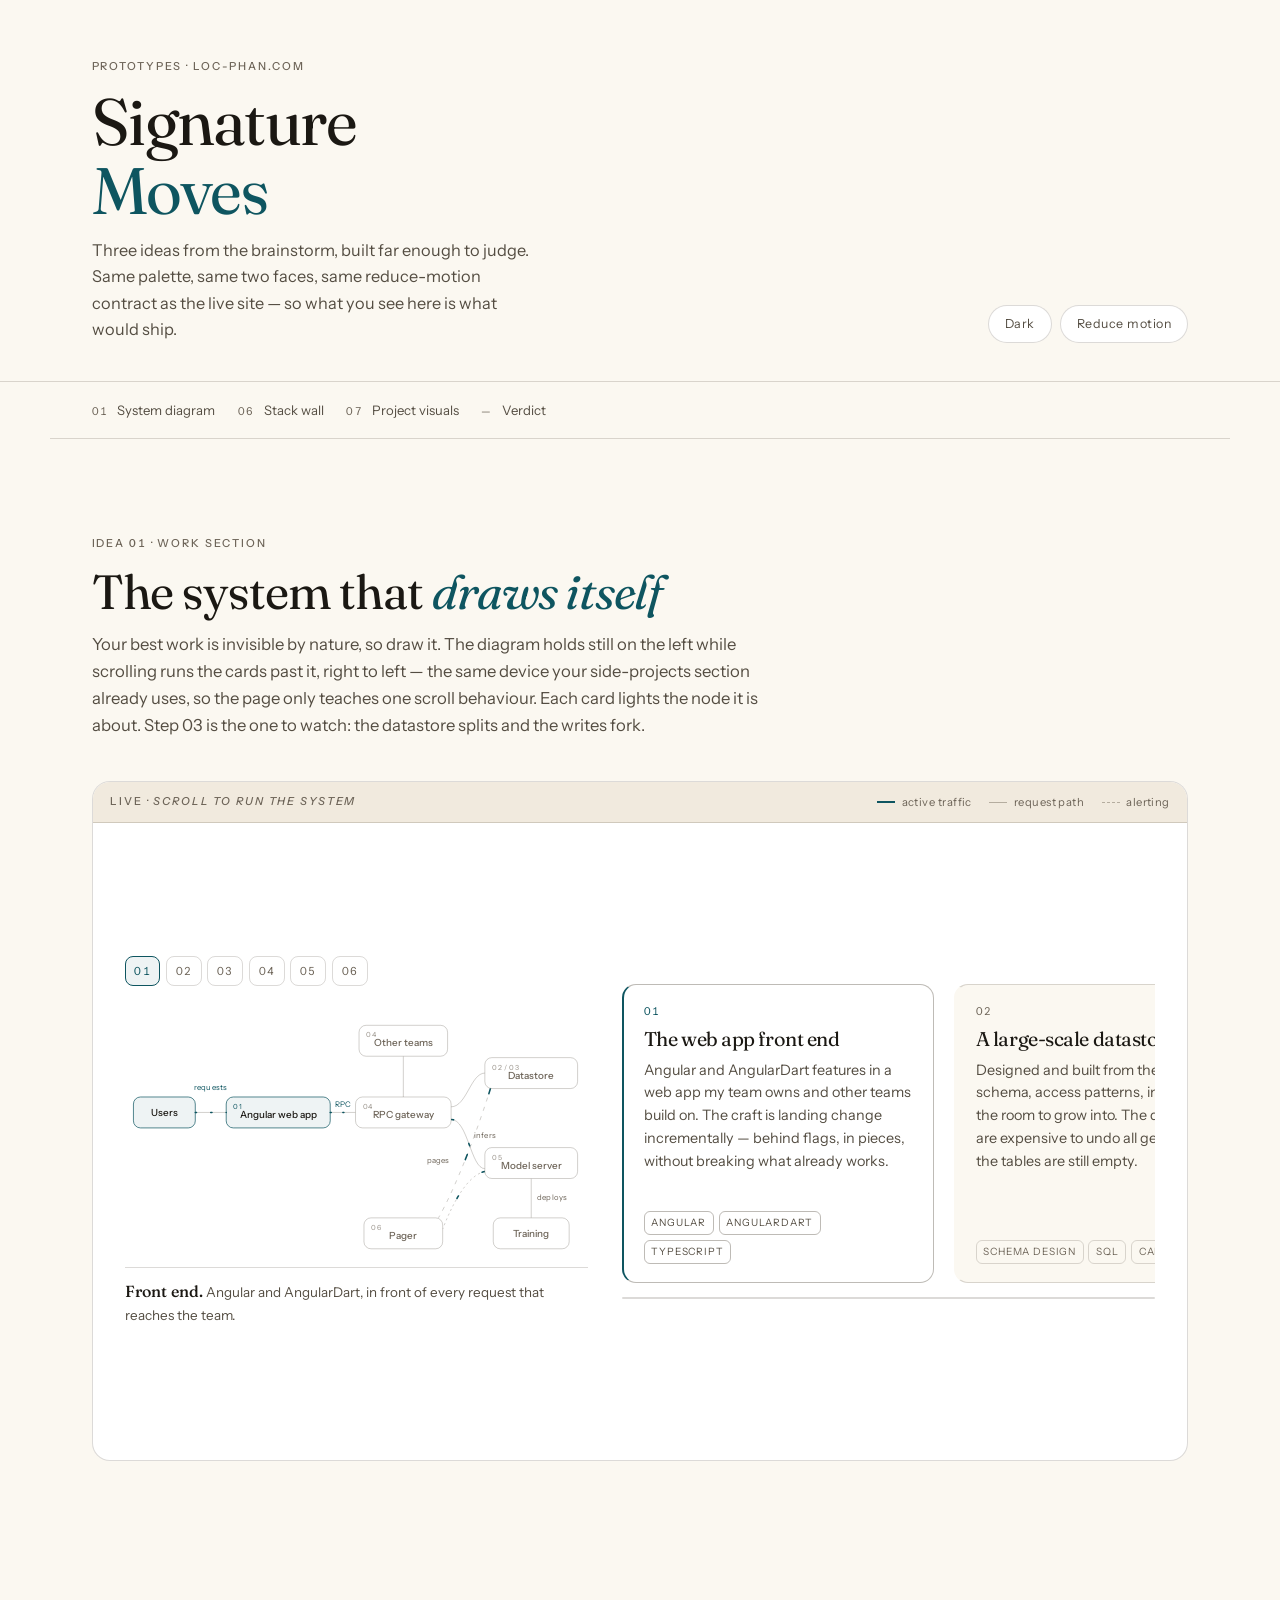
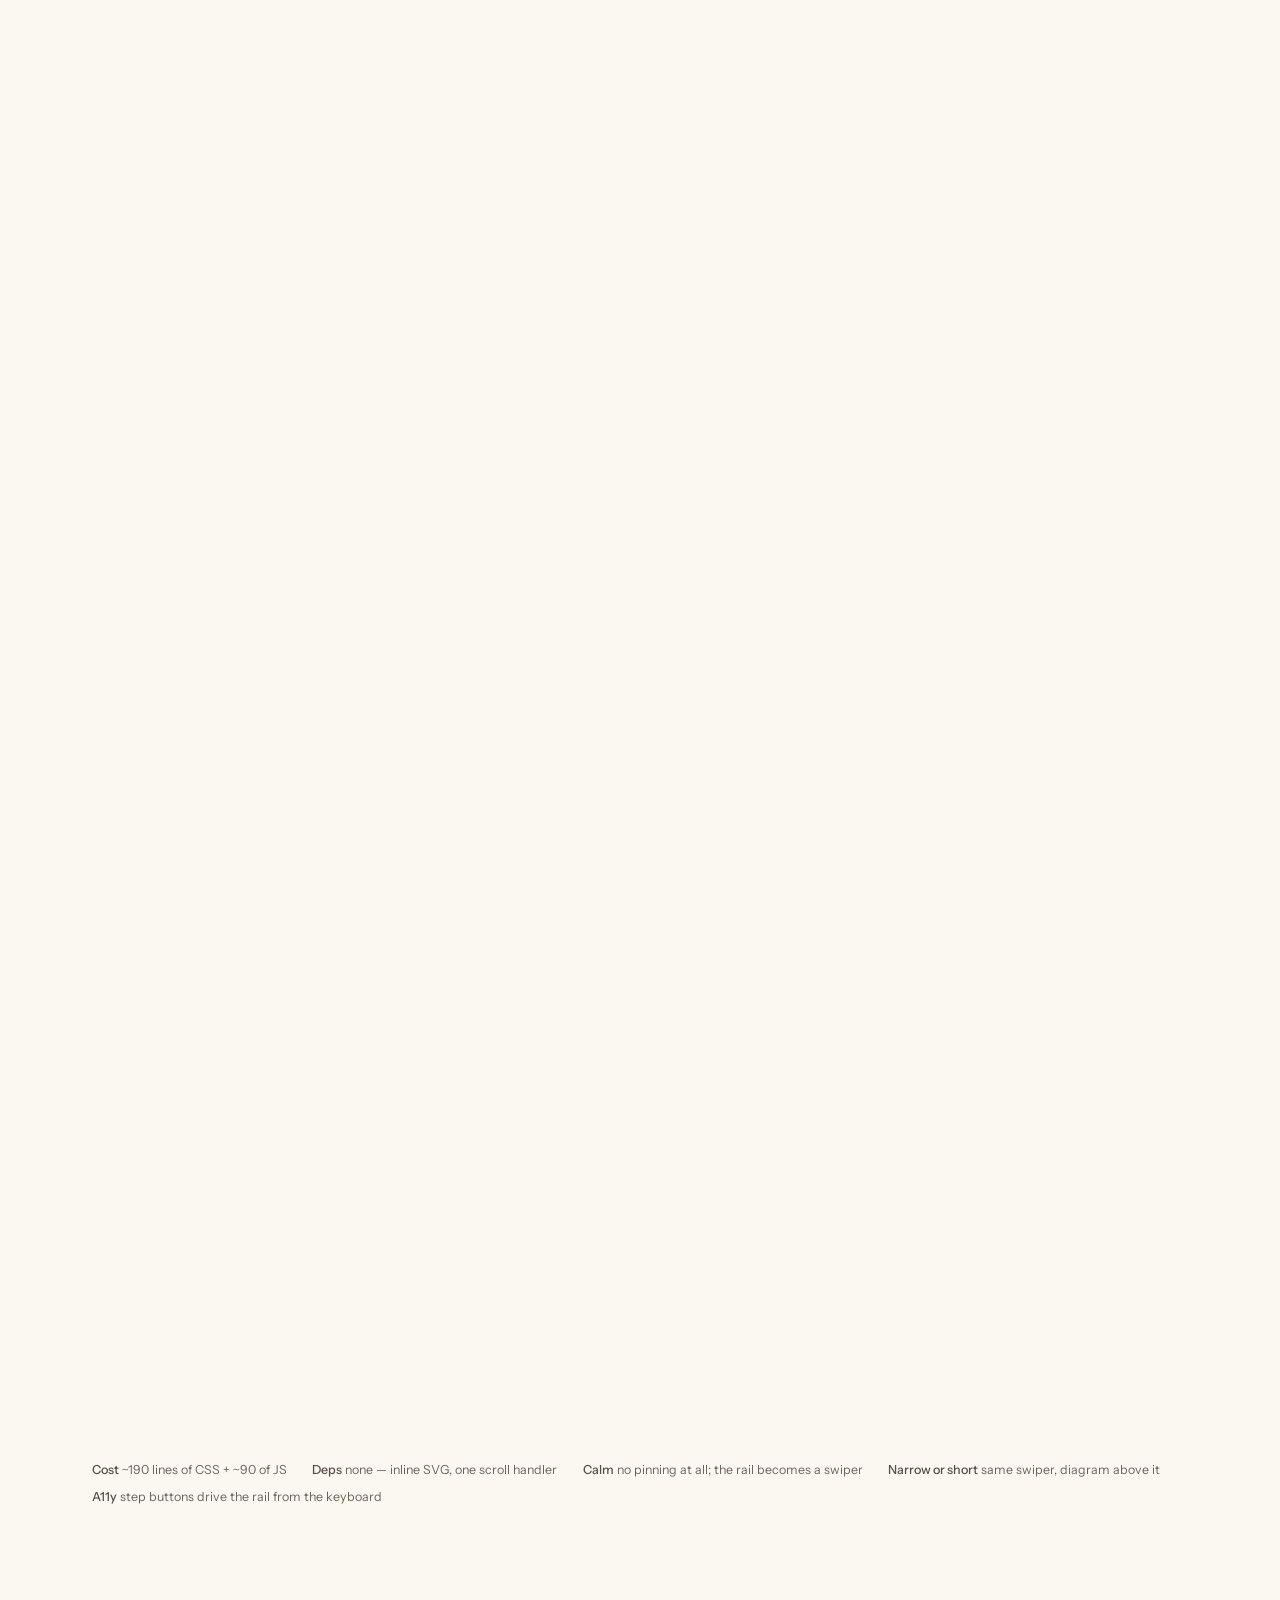
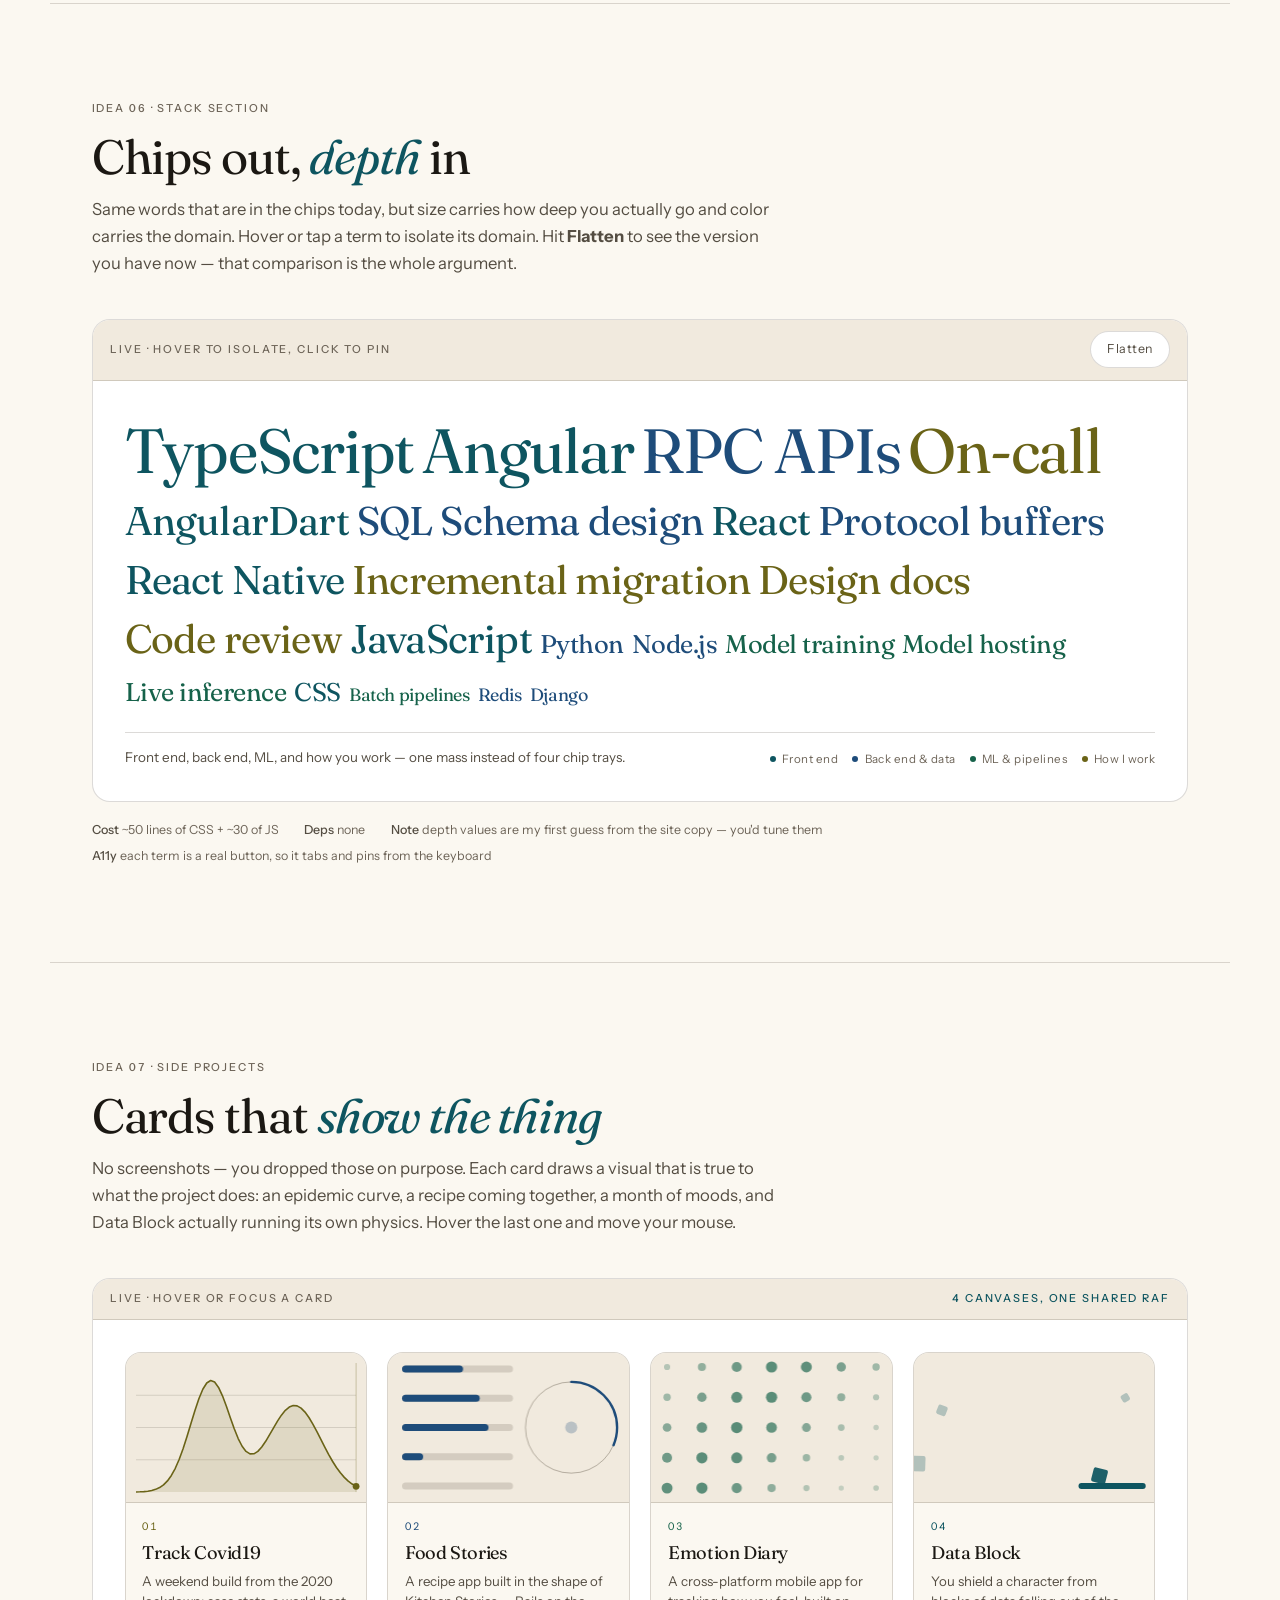
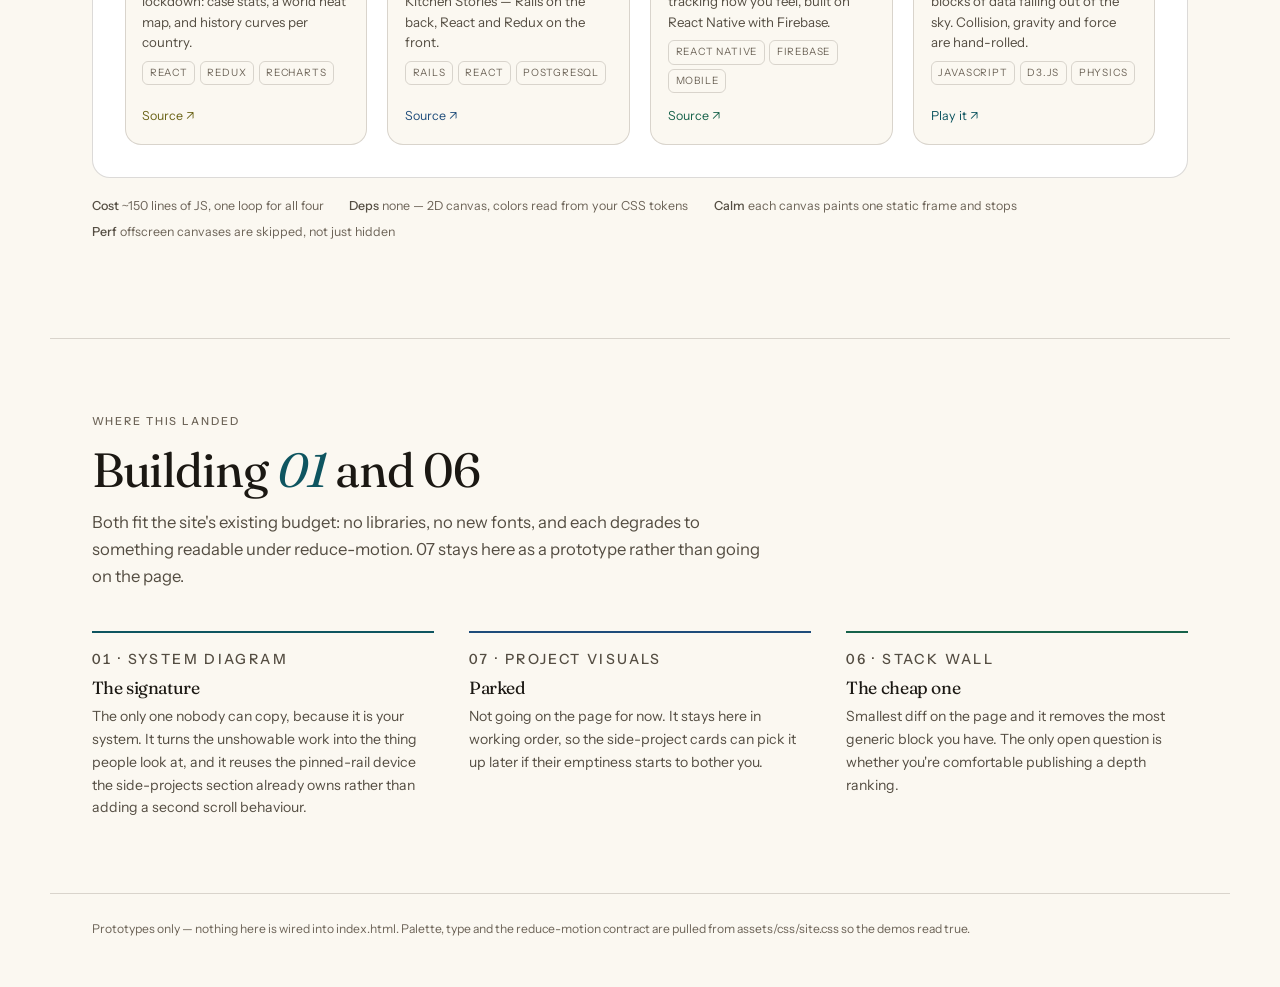
==== commit 5531e7a2: "Prototype 01: run the rail off scroll at every size The pinned rail was gated on min-width 901px and" ====
--- a/prototypes/signature-moves.html
+++ b/prototypes/signature-moves.html
@@ -487,26 +487,19 @@
 .foot { padding-block: 1.6rem 3rem; font-size: .76rem; color: var(--text-3); border-top: 1px solid var(--line); }
 
 /* ── Responsive ────────────────────────────────────────────────────── */
-/* Too narrow or too short to hold the diagram and a card at once, so the
-   pinning comes off and the rail becomes an ordinary swipeable scroller —
-   same markup, the browser doing the scrolling. */
-@media (max-width: 900px), (max-height: 719px) {
-  .railwrap { height: auto !important; }
-  .railstage { position: static; height: auto; }
-  .railstage > .stage__body { display: block; }
-  .sys { display: flex; flex-direction: column; align-items: stretch; gap: 1rem; }
+/* Narrow is a layout question, not a pinning one: the diagram moves above
+   the rail instead of beside it, and the rail still runs off vertical
+   scroll. What actually takes the pinning off is height, calm, or no JS. */
+@media (max-width: 900px) {
+  .railstage { height: min(100svh, 720px); }
+  .sys { display: flex; flex-direction: column; align-items: stretch; gap: .9rem; }
   .sys__panel { gap: .55rem; }
-  .railcards { transform: none !important; }
-  .railtrack {
-    overflow-x: auto;
-    scroll-snap-type: x mandatory;
-    overscroll-behavior-x: contain;
-    margin-inline: calc(var(--stage-pad) * -1);
-    padding-inline: var(--stage-pad);
-  }
-  .wcard { flex-basis: min(78vw, 320px); scroll-snap-align: center; }
-  [data-hint="scroll"] { display: none; }
-  [data-hint="swipe"] { display: inline; }
+  .railtrack { margin-inline: calc(var(--stage-pad) * -1); padding-inline: var(--stage-pad); }
+  .wcard { flex-basis: min(78vw, 320px); }
+  /* Stacked, the diagram and a card share one screen, so the drawing takes a
+     height cap rather than its natural width — otherwise the panel outgrows
+     the pinned stage and the centred content spills over the bar. */
+  .sys__svg { max-height: min(30vh, 260px); width: auto; margin-inline: auto; }
   .sys__cap { min-height: 0; font-size: .82rem; padding-top: .55rem; }
 
   /* The drawing scales to roughly half, so the type inside it is set in
@@ -522,7 +515,9 @@
   .n-label tspan.alt { display: inline; }
   .sys.mig #storeLabel tspan.mig, .sys.mig #storeLabel tspan.alt { display: none; }
   .sys.mig #storeLabel tspan.migAlt { display: inline; }
-
+}
+
+@media (max-width: 900px) {
   .decks { grid-template-columns: repeat(2, 1fr); }
   .verdict__grid { grid-template-columns: 1fr; }
 }
@@ -532,6 +527,24 @@
 }
 
 /* ── Calm: the site's own reduce-motion contract ───────────────────── */
+/* The one case the pinned rail cannot serve: a viewport too short to hold
+   the diagram and a card at once, a reader who asked for less motion, or a
+   page with no script to drive it. Same markup, the browser scrolling. */
+@media (max-height: 559px) {
+  .railwrap { height: auto !important; }
+  .railstage { position: static; height: auto; }
+  .railstage > .stage__body { display: block; }
+  .railcards { transform: none !important; }
+  .railtrack {
+    overflow-x: auto;
+    scroll-snap-type: x mandatory;
+    overscroll-behavior-x: contain;
+  }
+  .wcard { scroll-snap-align: center; }
+  [data-hint="scroll"] { display: none; }
+  [data-hint="swipe"] { display: inline; }
+}
+
 html.calm .railwrap,
 html:not(.js) .railwrap { height: auto !important; }
 html.calm .railstage,
@@ -1085,11 +1098,13 @@
   var track = $('#railtrack');
   var rail  = $('#wcards');
   var meter = $('#railMeter');
-  // Pinning needs a viewport that can hold the diagram and a card at once.
-  var wide  = matchMedia('(min-width: 901px) and (min-height: 720px)');
+  // Pinning only needs a viewport tall enough to hold the diagram and a card
+  // at once. Width decides whether they sit side by side or stacked, which is
+  // a layout question the CSS answers on its own.
+  var canPin = matchMedia('(min-height: 560px)');
   var travel = 0;
 
-  function isPinned() { return wide.matches && !calm; }
+  function isPinned() { return canPin.matches && !calm; }
 
   function measureRail() {
     if (!isPinned()) {
@@ -1162,7 +1177,7 @@
     clearTimeout(reflow);
     reflow = setTimeout(remeasure, 150);
   }, { passive: true });
-  wide.addEventListener('change', remeasure);
+  canPin.addEventListener('change', remeasure);
   // Webfonts land after first paint and change every card's width.
   addEventListener('load', remeasure);
 
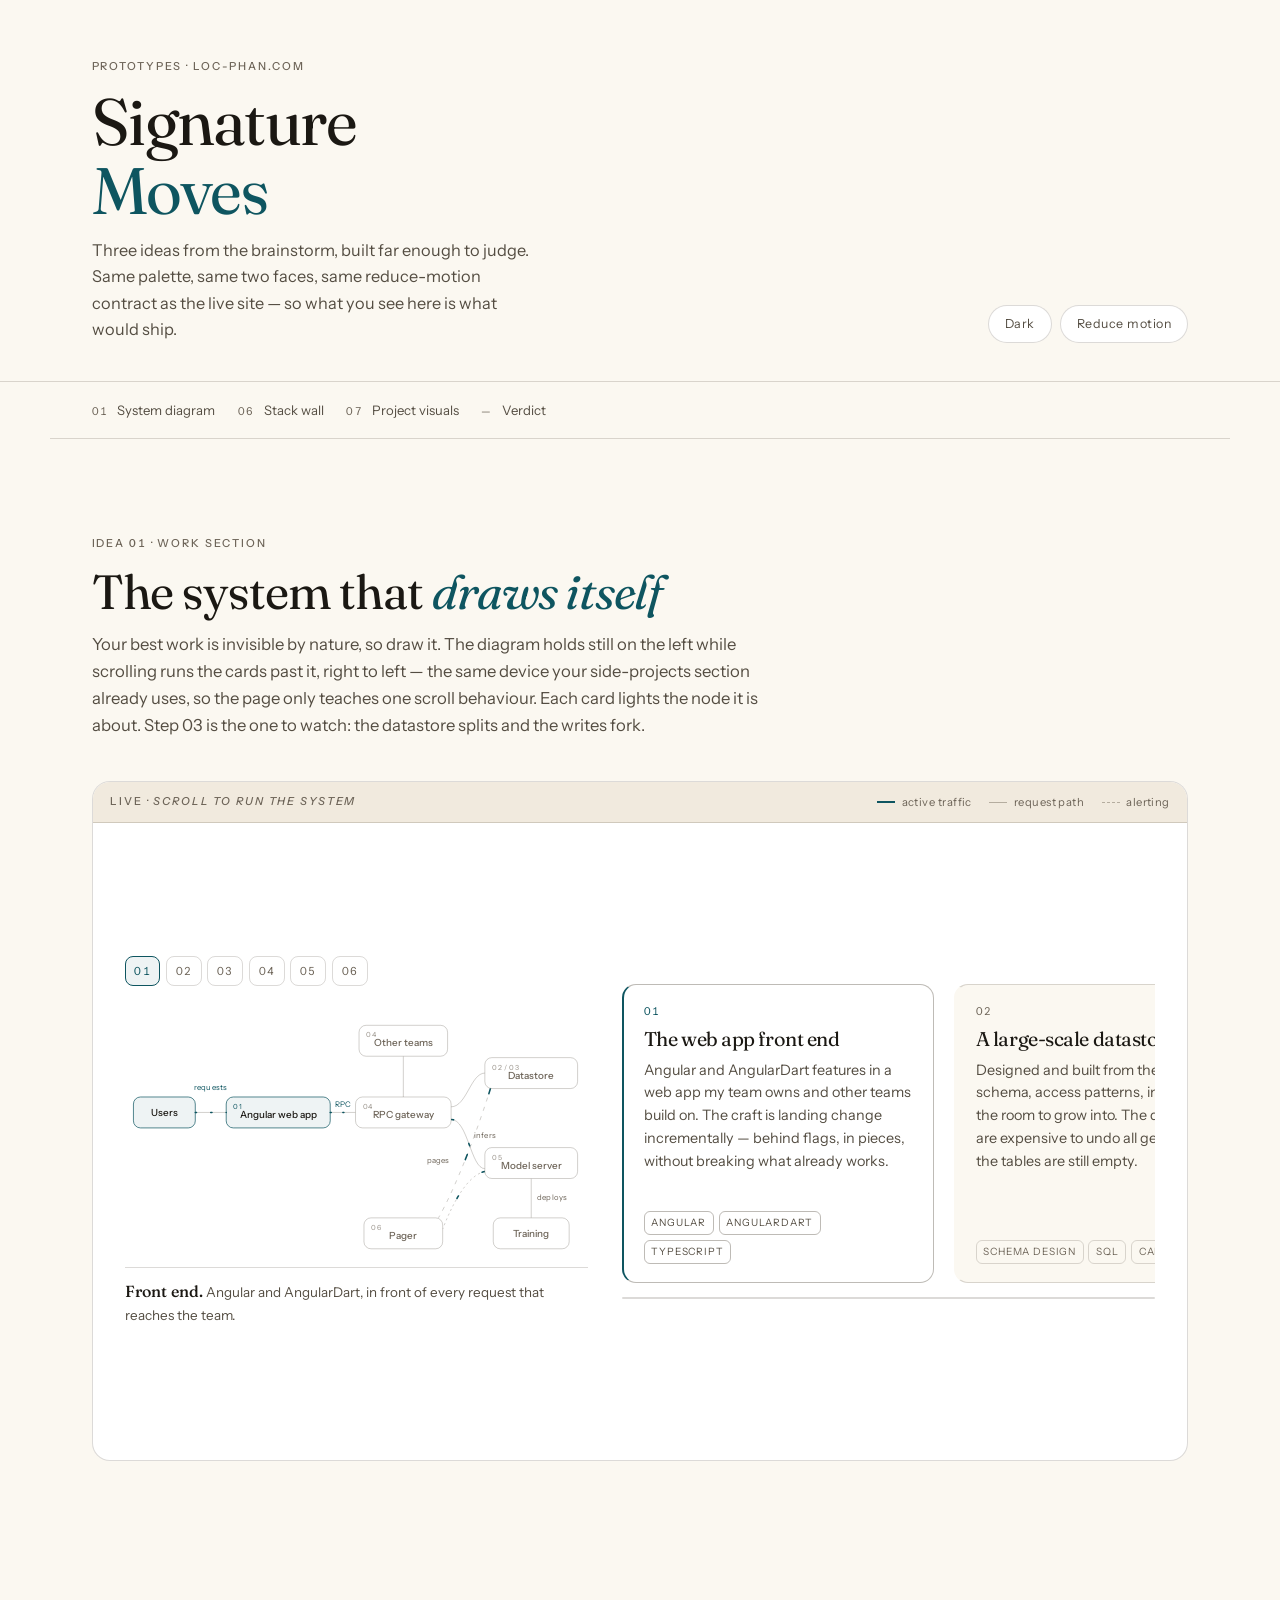
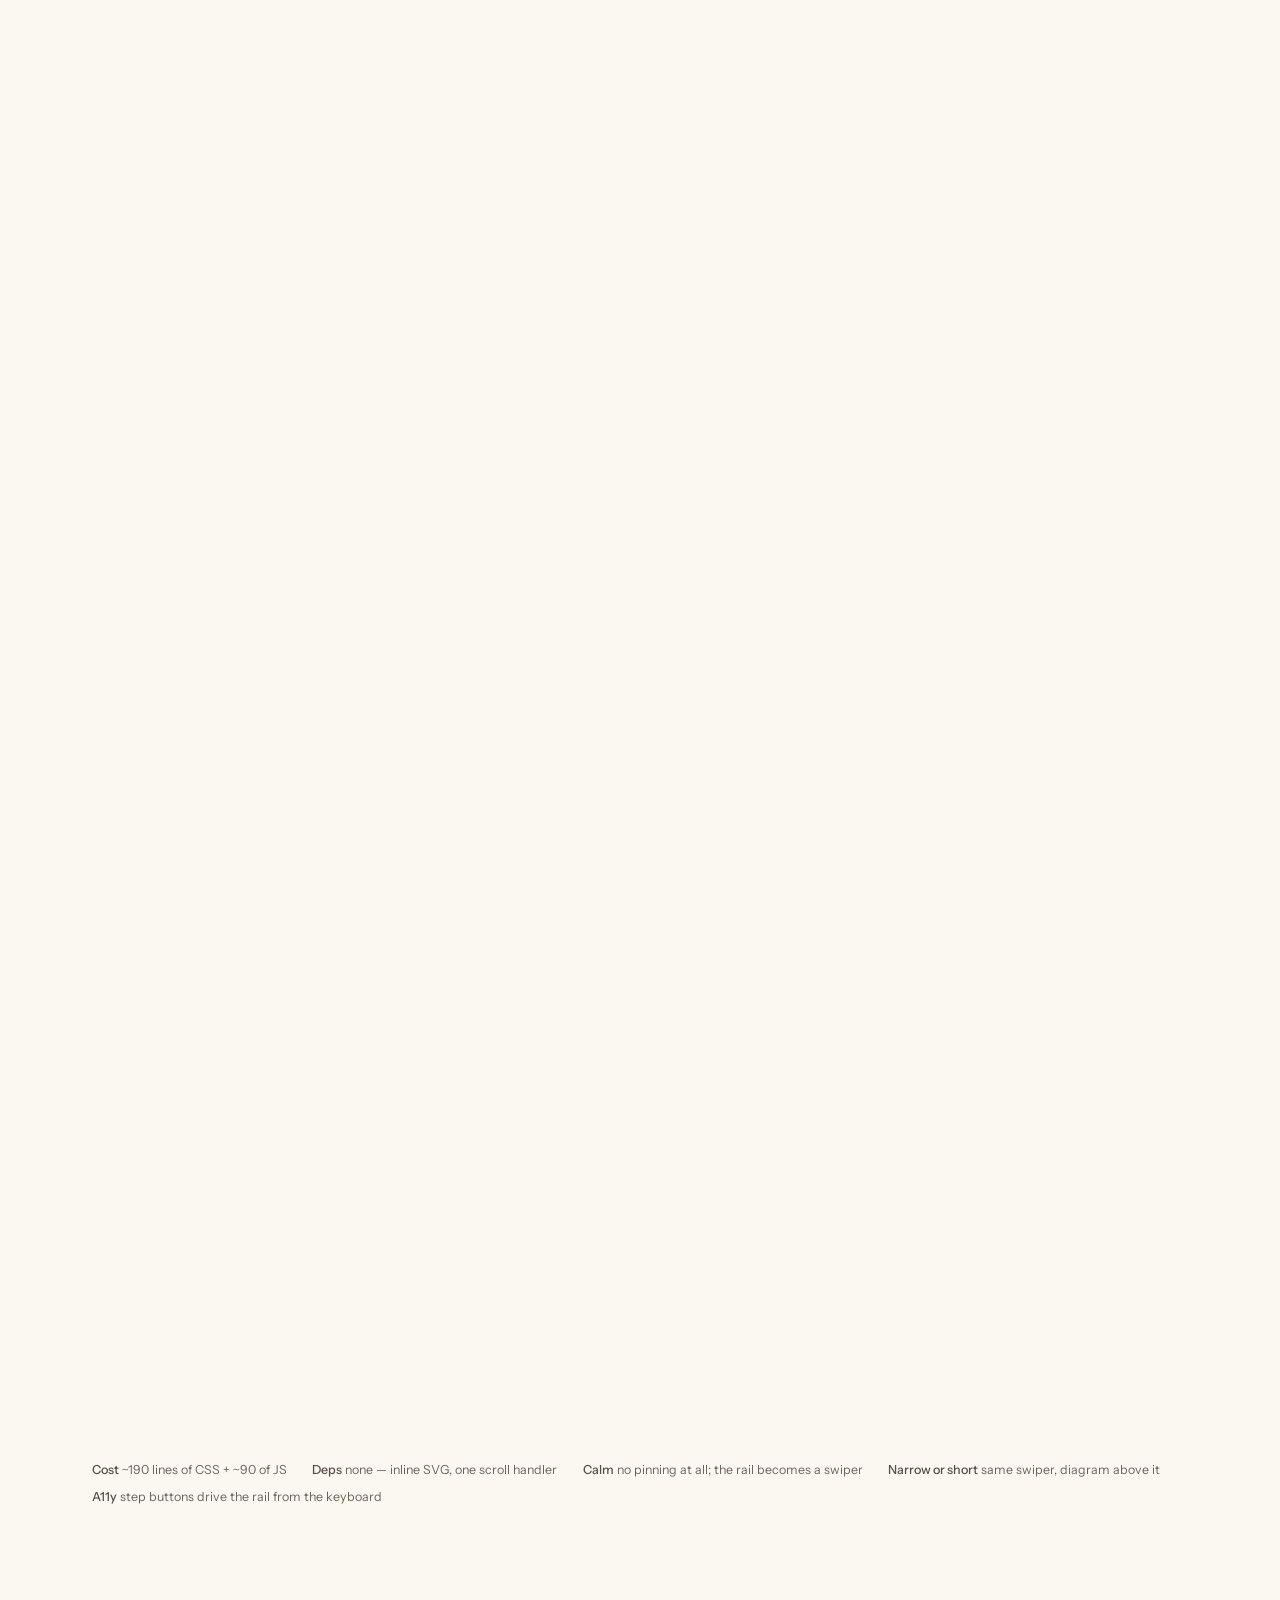
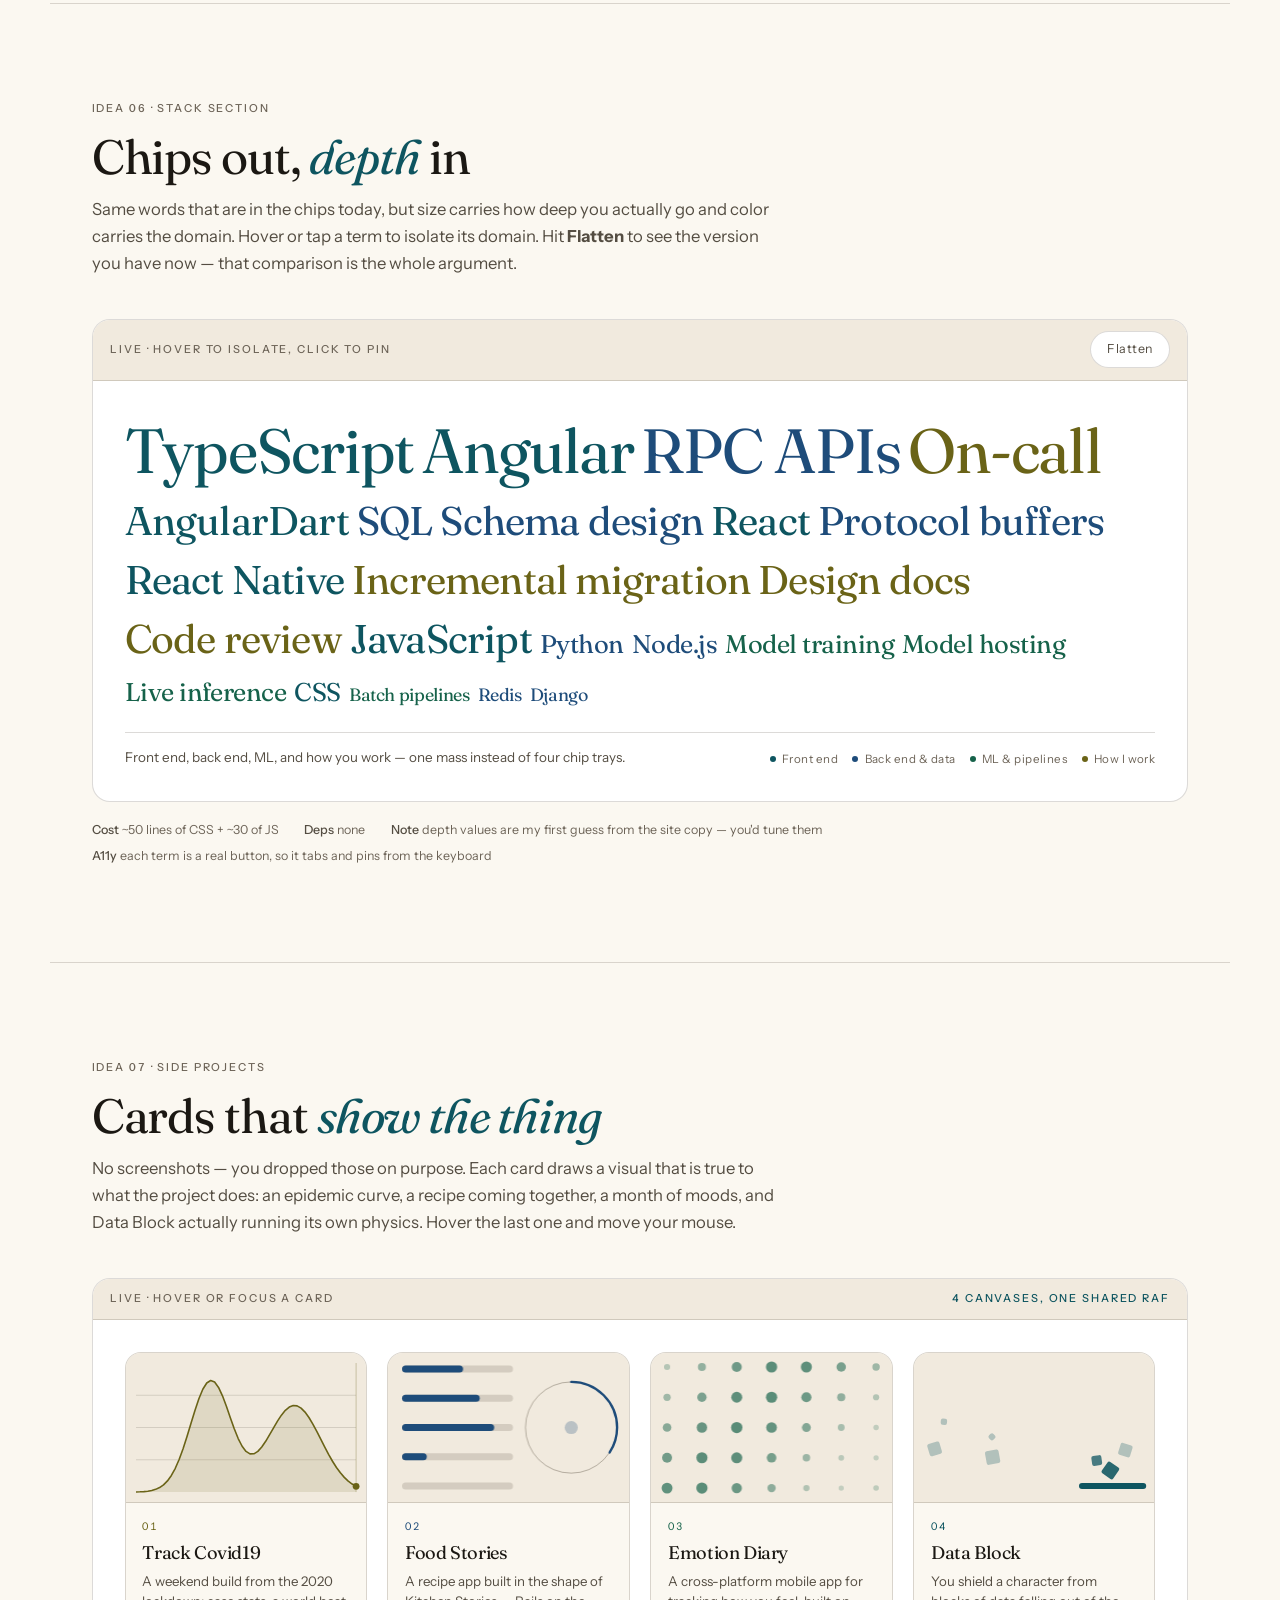
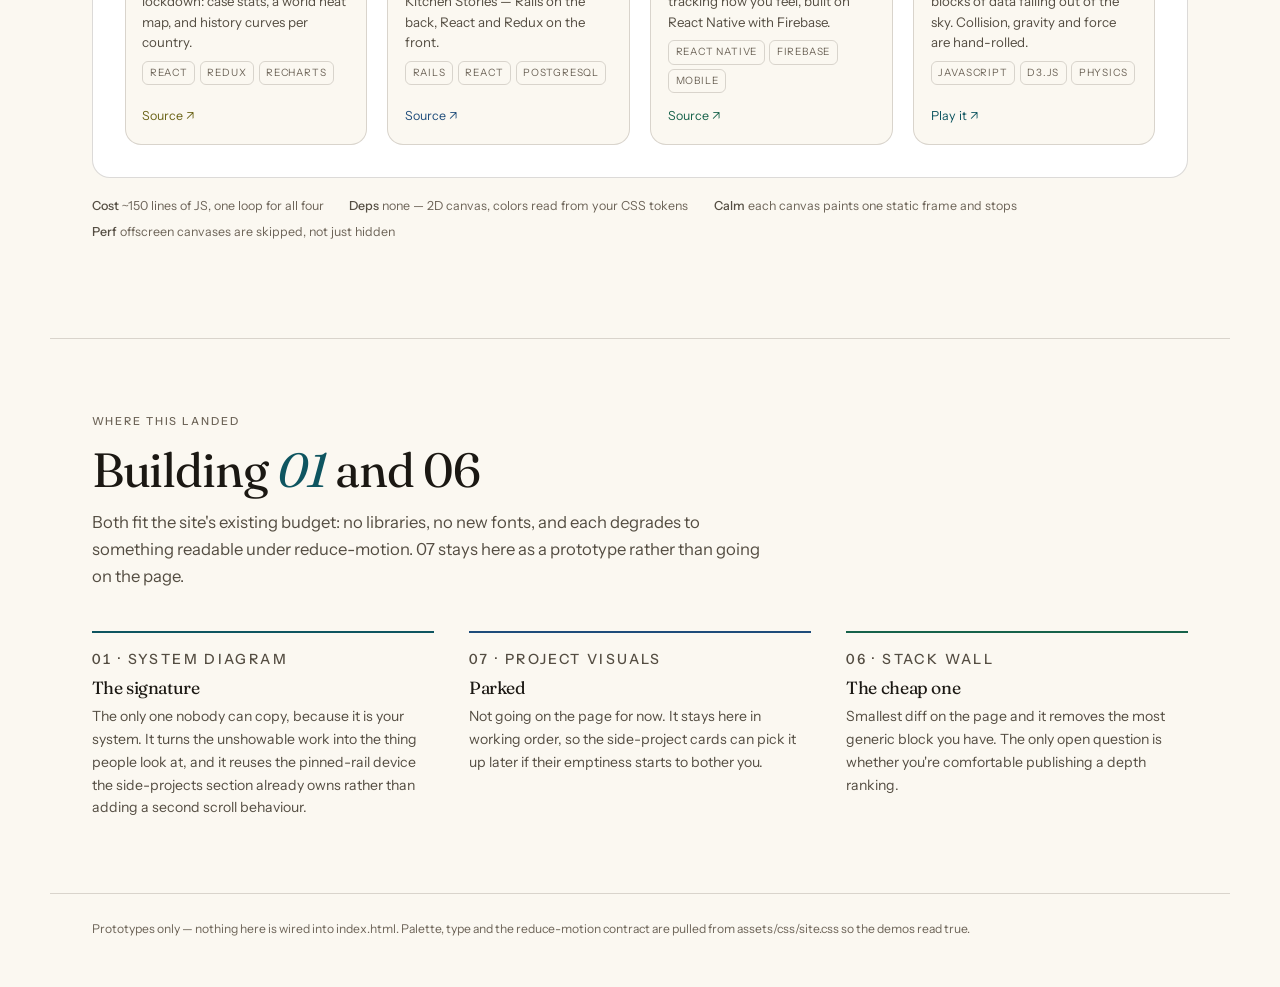
==== commit 17e4570d: "Prototype: drop the made-up table names there too Co-Authored-By: Claude Opus 5.5 <noreply@anthropic" ====
--- a/prototypes/signature-moves.html
+++ b/prototypes/signature-moves.html
@@ -739,14 +739,14 @@
               <!-- the old table, migration only -->
               <g class="node" id="plateOld">
                 <rect class="n-box" x="512" y="28" width="132" height="38" rx="9"/>
-                <text class="n-label" x="578" y="52" text-anchor="middle">orders_wide</text>
+                <text class="n-label" x="578" y="52" text-anchor="middle">Old table</text>
                 <text id="retireNote" x="578" y="20" text-anchor="middle">safe to delete</text>
               </g>
 
               <g class="node" data-node="store">
                 <rect class="n-box" x="512" y="82" width="132" height="44" rx="10"/>
                 <text class="n-tag" x="522" y="99">02 / 03</text>
-                <text class="n-label" id="storeLabel" x="578" y="112" text-anchor="middle"><tspan class="base">Datastore</tspan><tspan class="alt">Datastore</tspan><tspan class="mig">orders + line_items</tspan><tspan class="migAlt">2 tables</tspan></text>
+                <text class="n-label" id="storeLabel" x="578" y="112" text-anchor="middle"><tspan class="base">Datastore</tspan><tspan class="alt">Datastore</tspan><tspan class="mig">New schema</tspan><tspan class="migAlt">2 tables</tspan></text>
               </g>
 
               <g class="node" data-node="model">
